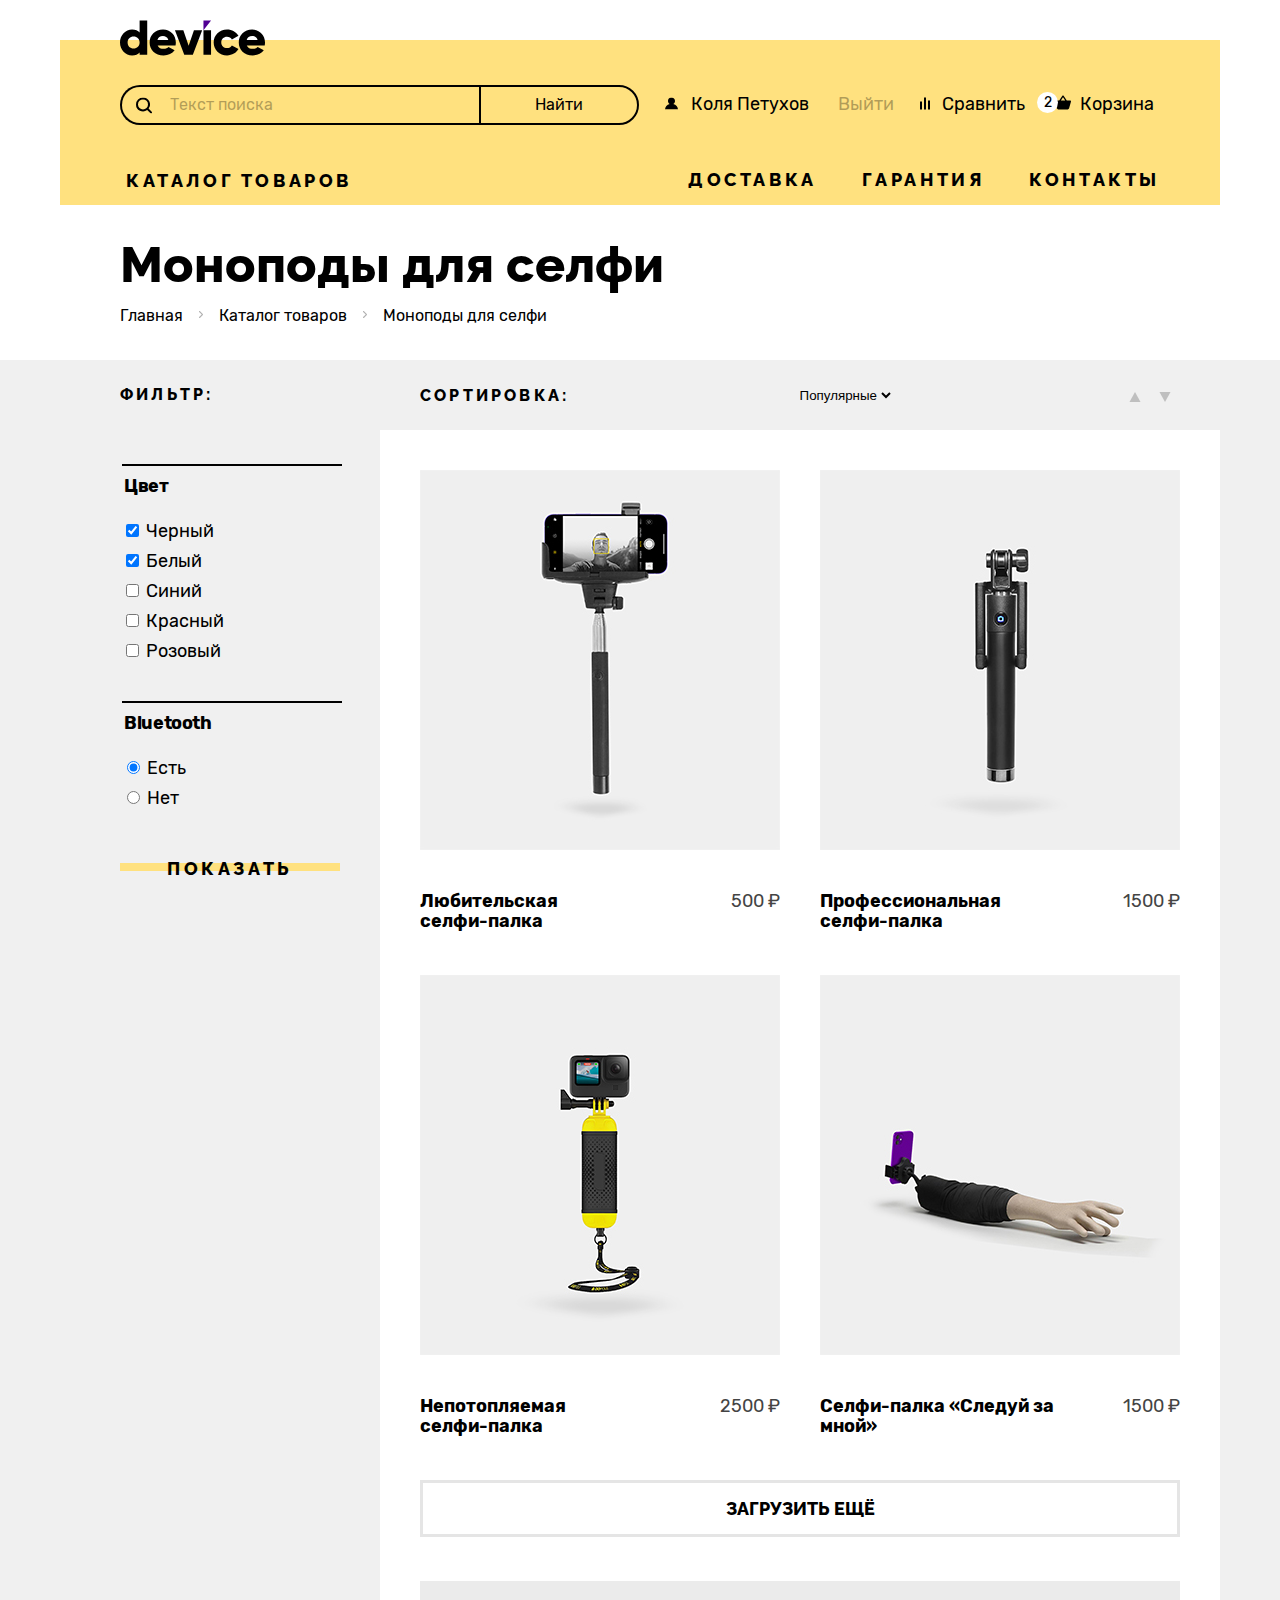
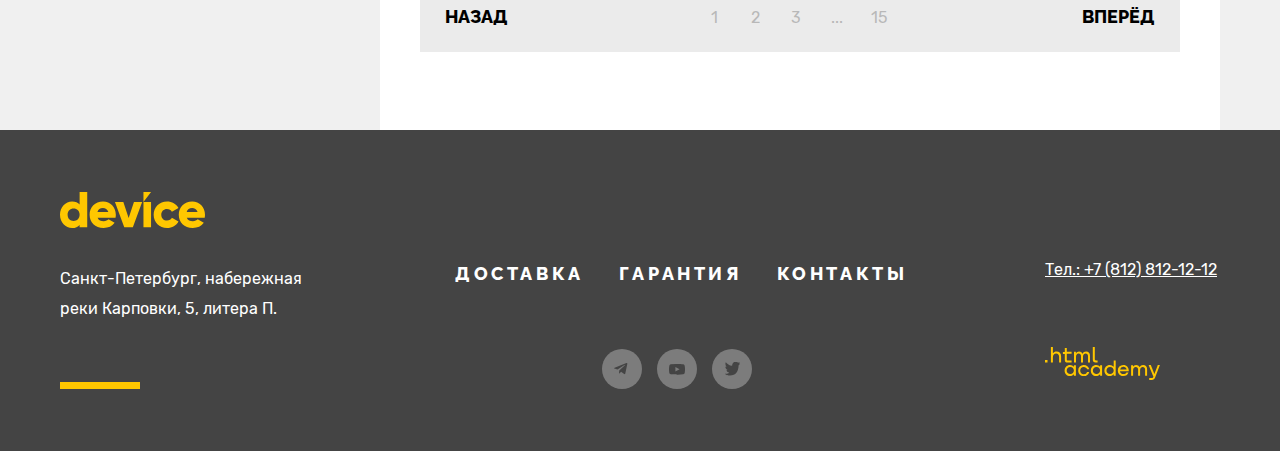
==== catalog.html @ 3d0ca6e6 "Добавляет к  иконку NEW для товаров в каталоге" ====
<!DOCTYPE html>
<html lang="ru">

  <head>
    <meta charset="utf-8">
    <title>Каталог</title>
    <link rel="stylesheet" href="styles/styles.css">
  </head>

  <body>
    <!-- Header -->
    <header class="page-header">
      <a class="header-logo-link">
        <img class="page-header-logo" src="images/header/logo.svg" width="145" height="36" alt="Логотип Device.">
      </a>
      <nav class="navigation">
        <ul class="navigation-list reset-list">
          <li class="navigation-item navigation-search">
            <label>
              <input class="navigation-input-search" type="search" placeholder="Текст поиска">
            </label>
            <a class="navigation-link search-link" href="#">Найти</a>
          </li>
          <li class="navigation-item navigation-login">
            <ul class="login">
              <li class="navigation-item">
                <a class="navigation-link name-login" href="#">Коля Петухов</a>
              </li>
              <li class="navigation-item">
                <a class="navigation-link  login-escape" href="#">Выйти</a>
              </li>
            </ul>
          </li>
          <li class="navigation-item navigation-capabilities">
            <ul class="user-capabilities">
              <li class="navigation-item">
                <a class="navigation-link compare-icon" href="#">Сравнить</a>
              </li>
              <li class="navigation-item">
                <button class="shop-cart-user" type="button">Корзина</button>
              </li>
            </ul>
        </ul>
        <ul class="navigation-list reset-list">
          <li class="navigation-item">
            <button class="product-catalog" type="button">Каталог товаров</button>
          </li>
          <li class="navigation-item">
            <ul class="navigation-list-advantages reset-list">
              <li class="navigation-item">
                <a class="navigation-link" href="#">Доставка</a>
              </li>
              <li class="navigation-item">
                <a class="navigation-link" href="#">Гарантия</a>
              </li>
              <li class="navigation-item">
                <a class="navigation-link" href="#">Контакты</a>
              </li>
            </ul>
          </li>
        </ul>
      </nav>
    </header>
    <main>
      <div class="main-container">
        <header class="inner-header">
          <h1 class="inner-header-title">Моноподы для селфи</h1>
          <ul class="breadcrumbs reset-list">
            <li class="breadcrumbs-item">
              <a class="breadcrumbs-link" href="index.html">Главная</a>
            </li>
            <li class="breadcrumbs-item">
              <a class="breadcrumbs-link" href="#">Каталог товаров</a>
            </li>
            <li class="breadcrumbs-item">
              <a class="breadcrumbs-link" href="#">Моноподы для селфи</a>
            </li>
          </ul>
        </header>
      </div>
      <!--Main header -->

      <!-- Catalog product-->
      <div class="main-inner">
        <div class="wrapper">
          <section class="catalog-product">
            <h2 class="catalog-product-title">фильтр:</h2>
            <!-- Form catalog filer-->
            <form class="catalog-filter" action="https://echo.htmlacademy.ru/" method="post">
              <fieldset class="catalog-filter-group">
                <legend class="catalog-filter-title">Цвет</legend>
                <ul class="catalog-filter-list reset-list">
                  <li class="catalog-filter-item">
                    <label class="control">
                      <input class="input-control" type="checkbox" name="black-color" checked>
                      Черный
                    </label>
                  </li>
                  <li class="catalog-filter-item">
                    <label class="control">
                      <input class="input-control" type="checkbox" name="white-color" checked>
                      Белый
                    </label>
                  </li>
                  <li class="catalog-filter-item">
                    <label class="control">
                      <input class="input-control" type="checkbox" name="blue-color">
                      Синий
                    </label>
                  </li>
                  <li class="catalog-filter-item">
                    <label class="control">
                      <input class="input-control" type="checkbox" name="red-color">
                      Красный
                    </label>
                  </li>
                  <li class="catalog-filter-item">
                    <label class="control">
                      <input class="input-control" type="checkbox" name="pink-color">
                      Розовый
                    </label>
                  </li>
                </ul>
              </fieldset>
              <fieldset class="catalog-filter-group">
                <legend class="catalog-filter-title">Bluetooth</legend>
                <ul class="catalog-filter-list reset-list">
                  <li class="catalog-filter-item">
                    <label class="control">
                      <input class="input-control" type="radio" name="bluetooth" checked>
                      Есть
                    </label>
                  </li>
                  <li class="catalog-filter-item">
                    <label class="control">
                      <input class="input-control" type="radio" name="bluetooth">
                      Нет
                    </label>
                  </li>
                </ul>
              </fieldset>
              <button class="button button-filter-show" type="submit">Показать</button>
            </form>
          </section>
          <section class="sorting-product">
            <div class="sorting-product-header">
              <h2 class="sorting-product-title">сортировка:</h2>
              <select class="select-control" aria-label="Сортировка">
                <option value="popular">Популярные</option>
              </select>
              <div class="product-header-buttons">
                <button class="button button-catalog-up" type="button">
                  <span class="visually-hidden">Прокрутить каталок вверх</span>
                </button>
                <button class="button button-catalog-down" type="button">
                  <span class="visually-hidden">Прокрутить каталок вниз</span>
                </button>
              </div>

            </div>
            <!-- List products-->
            <div class="catalog-right-column">
              <ul class="list-products reset-list">
                <li class="product-card">
                  <a class="product-card-link" href="#">
                    <span class="new-product visually-hidden">NEW</span>
                    <img class="product-card-image" src="images/catalog/product-1.jpg" width="360" height="380"
                      alt="Любительская селфи-палка.">
                    <div class="product-description">
                      <h3 class="product-card-title">Любительская<br> селфи-палка</h3>
                      <span class="product-card-price">500 ₽</span>
                    </div>
                  </a>
                </li>
                <li class="product-card">
                  <a class="product-card-link" href="#">
                    <img class="product-card-image" src="images/catalog/product-2.jpg" width="360" height="380"
                      alt="Профессиональная селфи-палка.">
                    <div class="product-description">
                      <h3 class="product-card-title">Профессиональная<br> селфи-палка </h3>
                      <span class="product-card-price">1500 ₽</span>
                    </div>
                  </a>
                </li>
                <li class="product-card">
                  <a class="product-card-link" href="#">
                    <img class="product-card-image" src="images/catalog/product-3.jpg" width="360" height="380"
                      alt="Непотопляемая селфи-палка.">
                    <div class="product-description">
                      <h3 class="product-card-title">Непотопляемая<br> селфи-палка</h3>
                      <span class="product-card-price">2500 ₽</span>
                    </div>
                  </a>
                </li>
                <li class="product-card">
                  <a class="product-card-link" href="#">
                    <img class="product-card-image" src="images/catalog/product-4.jpg" width="360" height="380"
                      alt="селфи-палка в форме человеческой руки.">
                    <div class="product-description">
                      <h3 class="product-card-title">Селфи-палка «Следуй за<br> мной»</h3>
                      <span class="product-card-price">1500 ₽</span>
                    </div>
                  </a>
                </li>
              </ul>
              <button class="button button-show-more" type="button">Загрузить ещё</button>
              <div class="pagination-block">
                <button class="button pagination-button">Назад</button>
                <!-- Pagination for list product-->
                <ul class="pagination">
                  <li class="pagination-item">
                    <a class="pagination-link" href="#">1</a>
                  </li>
                  <li class="pagination-item">
                    <a class="pagination-link" href="#">2</a>
                  </li>
                  <li class="pagination-item">
                    <a class="pagination-link" href="#">3</a>
                  </li>
                  <li class="pagination-item">
                    <a class="pagination-link" href="#">...</a>
                  </li>
                  <li class="pagination-item">
                    <a class="pagination-link" href="#">15</a>
                  </li>
                </ul>
                <button class="button pagination-button">Вперёд</button>
              </div>
            </div>
          </section>
        </div>


      </div>

    </main>
    <!-- footer -->
    <footer class="page-footer">
      <div class="page-footer-container">

        <section class="footer-contacts">
          <h2 class="page-footer-title visually-hidden">Контакты</h2>
          <a class="footer-logo-link" tabindex="46">
            <img class="page-footer-logo" src="images/foooter/footer-logo.svg" width="145" height="36"
              alt="Логотип Device.">
          </a>
          <address class="contact-addres">
            <a class="contact-address-text">Санкт-Петербург, набережная реки Карповки, 5, литера П.</a>
          </address>
        </section>
        <section class="page-footer-advantages">
          <h2 class="page-footer-title visually-hidden">Преимущества</h2>
          <ul class="footer-advantages-list reset-list">
            <li class="footer-advantages-item">
              <a class="page-footer-link" href="#" tabindex="47">Доставка</a>
            </li>
            <li class="footer-advantages-item">
              <a class="page-footer-link" href="#" tabindex="48">Гарантия</a>
            </li>
            <li class="footer-advantages-item">
              <a class="page-footer-link" href="#" tabindex="49">Контакты</a>
            </li>
          </ul>
          <ul class="footer-social-list reset-list">
            <li class="footer-social-item" tabindex="50">
              <a class="footer-telegram footer-social" tabindex="-1" href="https://t.me/htmlacademy">
                <span class="visually-hidden">Telegram</span>
              </a>
            </li>
            <li class="footer-social-item" tabindex="51">
              <a class="footer-youtube footer-social" tabindex="-1" href="https://www.youtube.com/user/htmlacademyru">
                <span class="visually-hidden">Youtube</span>
              </a>
            </li>
            <li class="footer-social-item" tabindex="52">
              <a class="footer-twitter footer-social" tabindex="-1" href="https://twitter.com/htmlacademy_ru">
                <span class="visually-hidden">Twitter</span>
              </a>
            </li>
          </ul>
        </section>
        <section class="footer-contacts-phone">
          <h2 class="page-footer-title visually-hidden">Наш номер телефона</h2>
          <address class="footer-contact-addres">
            <a class="footer-contact-phone" tabindex="53" href="tel:78128121212">Тел.: +7 (812) 812-12-12</a>
          </address>
          <a class="logo-htmlacademy-link" href="https://htmlacademy.ru/" tabindex="54">
            <svg width="115" height="33" xmlns="http://www.w3.org/2000/svg">
              <path
                d="M0 12.9v2.6h2.5v-2.6H0ZM11.6 4.5c-1.6 0-2.8.7-3.6 1.7h-.1V0h-2v15.5h2v-5.3c0-2.1 1.3-3.6 3.3-3.6 1.8 0 2.9 1.4 2.9 3.2v5.7h2V9.4c.1-3-1.8-4.9-4.5-4.9ZM26.6 4.8h-4.8V1.1h-2v3.8h-1.9v2h1.9v6c0 1.7 1 2.7 2.7 2.7h4.1v-2h-3.7c-.7 0-1.1-.4-1.1-1.1V6.8h4.8v-2ZM41.1 4.6c-1.6 0-2.9.8-3.5 2.1h-.1a3.7 3.7 0 0 0-3.4-2.1c-1.4 0-2.5.8-3.1 1.8h-.1V4.8H29v10.6h2V10c0-2 1-3.5 2.6-3.5 1.5 0 2.4 1 2.4 2.6v6.3h2V9.8c0-2.4 1.4-3.3 2.6-3.3 1.5 0 2.4 1 2.4 2.6v6.3h2V8.9c.1-2.5-1.4-4.3-3.9-4.3ZM47.8 12.7c0 1.7 1 2.7 2.8 2.7h2v-2h-1.7c-.7 0-1.1-.4-1.1-1.1V0h-2v12.7ZM28.9 19.7a4.9 4.9 0 0 0-3.9-1.8c-3.1 0-5.4 2.3-5.4 5.6s2.3 5.6 5.4 5.6c1.8 0 3-.8 3.8-1.9h.1v1.6h2V18.2h-2v1.5Zm-3.6 7.4a3.5 3.5 0 0 1-3.6-3.6c0-2 1.4-3.6 3.6-3.6s3.6 1.6 3.6 3.6c0 1.9-1.4 3.6-3.6 3.6ZM44.2 22c-.5-2.4-2.6-4.1-5.4-4.1a5.4 5.4 0 0 0-5.6 5.6c0 3.1 2.2 5.6 5.6 5.6 2.8 0 4.9-1.8 5.4-4.2h-2.1a3.4 3.4 0 0 1-3.3 2.3 3.5 3.5 0 0 1-3.6-3.6c0-2 1.4-3.6 3.6-3.6 1.6 0 2.8 1 3.3 2.2h2.1V22ZM55.1 19.7a4.9 4.9 0 0 0-3.9-1.8c-3.1 0-5.4 2.3-5.4 5.6s2.3 5.6 5.4 5.6c1.8 0 3-.8 3.8-1.9h.1v1.6h2V18.2h-2v1.5Zm-3.6 7.4a3.5 3.5 0 0 1-3.6-3.6c0-2 1.4-3.6 3.6-3.6s3.6 1.6 3.6 3.6c0 1.9-1.5 3.6-3.6 3.6ZM68.7 19.8a5 5 0 0 0-3.9-1.9c-3.1 0-5.4 2.3-5.4 5.6s2.2 5.6 5.4 5.6c1.7 0 3-.8 3.8-1.8h.1v1.5h2V13.4h-2v6.4Zm-3.6 7.3a3.5 3.5 0 0 1-3.6-3.6c0-2 1.4-3.6 3.6-3.6s3.6 1.6 3.6 3.6c-.1 2-1.5 3.6-3.6 3.6ZM78.3 17.9a5.4 5.4 0 0 0-5.5 5.6c0 3 2.1 5.6 5.5 5.6 2.5 0 4.5-1.3 5.2-3.6h-2.1c-.5 1-1.6 1.6-3 1.6-1.9 0-3.3-1.3-3.4-2.9h8.8c.2-3.6-2-6.3-5.5-6.3Zm0 1.9c1.7 0 3 1 3.3 2.6h-6.5a3.2 3.2 0 0 1 3.2-2.6ZM98.2 17.9a4 4 0 0 0-3.6 2h-.1c-.6-1.2-1.8-2-3.4-2-1.4 0-2.5.7-3.1 1.8v-1.5h-1.9v10.6h2v-5.4c0-2 1-3.4 2.6-3.5 1.5 0 2.4 1 2.4 2.6v6.3h2v-5.6c0-2.4 1.4-3.3 2.6-3.3 1.5 0 2.4 1 2.4 2.6v6.3h2v-6.5c.1-2.6-1.4-4.4-3.9-4.4ZM109.4 27l-3.6-8.9h-2.2l4.8 11.6c-.3.9-.7 1.2-1.7 1.2h-2.5v2h2.5c1.8 0 2.8-.8 3.5-2.6l4.7-12.2h-2.1l-3.4 8.9Z" />
            </svg>
          </a>
        </section>
      </div>
    </footer>
  </body>

</html>
---- styles/styles.css ----
@font-face {
  font-family: "Rubik";
  src: url("../fonts/rubik/rubik-400.woff2") format("woff2");
  font-style: normal;
  font-weight: 400;
  font-display: swap;
}

@font-face {
  font-family: "Rubik";
  src: url("../fonts/rubik/rubik-700.woff2") format("woff2");
  font-style: normal;
  font-weight: 700;
  font-display: swap;
}

@font-face {
  font-family: "Raleway";
  src: url("../fonts/raleway/raleway-800.woff2") format("woff2");
  font-style: normal;
  font-weight: 800;
  font-display: swap;
}

html {
  height: 100%;
}

body {
  margin: 0;
  display: flex;
  flex-direction: column;
  min-height: 100%;
  font-family: "Rubik", sans-serif;
  font-size: 18px;
  line-height: 30px;
  color: #000000;
  background-color: #ffffff;
}

.visually-hidden {
  position: absolute;
  width: 1px;
  height: 1px;
  margin: -1px;
  padding: 0;
  border: 0;
  clip: rect(0 0 0 0);
  overflow: hidden;
}


/* Page header */
.page-header {
  margin-top: 40px;
  margin-left: auto;
  margin-right: auto;
  color: #000000;
  background-color: #ffe17f;
}

.header-logo-link {
  margin-top: -20px;
  margin-left: 60px;
  margin-bottom: 20px;
  margin-right: auto;
  display: block;
  width: 145px;
  cursor: pointer;
}

.header-logo-link:hover {
  opacity: 0.6;
}

.page-header-logo:focus {
  outline: none;
  box-shadow: 0 0 0 2px #AF4FFF;
}

.header-logo-link:active {
  opacity: 0.3;
}

/* Navigation */
.navigation {
  width: 1040px;
  display: flex;
  flex-direction: column;
  margin: 0 auto;
  padding: 0 60px;
}


.navigation-list {
  width: 100%;
  display: flex;
  flex-direction: row;
  justify-content: space-between;
  align-items: baseline;
}

.navigation-list:first-of-type {
  margin-bottom: 30px;
}

.navigation-list:last-of-type {
  height: 50px;
  align-items: center;
}

.navigation-item {
  line-height: 21px;
}

.navigation-list-advantages {
  width: 472px;
  display: flex;
  flex-direction: row;
  justify-content: space-between;
}

.navigation-list-advantages .navigation-link {
  width: 73px;
  text-transform: uppercase;
  letter-spacing: 0.2em;
}

.navigation-login {
  width: 230px;
}

.name-login {
  padding-left: 27px;
  line-height: 30px;
  color: #000000;
  text-decoration: none;
  background-image: url("..//images/header/enter.svg");
  background-repeat: no-repeat;
  background-position: 0 center;
}

.name-login:hover {
  opacity: 0.6;
}

.name-login:focus {
  outline: none;
  box-shadow: 0 0 0 2px #AF4FFF;
}

.name-login:active {
  opacity: 0.3;
}
.login-escape {
  opacity: 0.3;
  text-decoration: none;
  margin-left: auto;
  bottom: 0;
}

.navigation-capabilities {
  width: 240px;
}

.login,
.user-capabilities {
  margin: 0;
  padding: 0;
  display: flex;
  flex-direction: row;
  list-style: none;
  justify-content: space-between;
  align-items: baseline;
}

.compare-icon {
  padding-left: 22px;
  line-height: 30px;
  background-image: url("..//images/header/compare.svg");
  background-repeat: no-repeat;
  background-position: 0 center;
}

.navigation-link {
  font-family: "Raleway", sans-serif;
  font-weight: 800;
  align-items: center;
  text-decoration: none;
  color: #000000;
}

.navigation-link:hover {
  opacity: 0.6;
}

.navigation-link:focus {
  outline: none;
  box-shadow: 0 0 0 2px #AF4FFF
}

.navigation-link:active {
  opacity: 0.3;
}

.navigation-search {
  width: 517px;
  display: flex;
}

.navigation-search label:focus {
  outline: none;
  box-shadow: 0 0 0 2px #AF4FFF;
}

.navigation-input-search {
  width: 359px;
  height: 40px;
  padding-top: 8px;
  padding-left: 48px;
  padding-bottom: 8px;
  box-sizing: border-box;
  border: 2px solid #000000;
  border-radius: 50px 0 0 50px;
  background-color: #ffe17f;
  background-image: url("..//images/header/search.svg");
  background-repeat: no-repeat;
  background-position: 14px 10px;
  border-right: 0;
}

.navigation-input-search::placeholder {
  font-family: 'Rubik';
  font-weight: 400;
  font-size: 16px;
  line-height: 20px;
  color: #000000;
  opacity: 0.3;
}

.navigation-input-search:focus {
  outline: none;
  box-shadow: 0 0 0 2px #AF4FFF;
}
.search-link {
  font-family: "Rubik", sans-serif;
  font-weight: 400;
  font-size: 16px;
  line-height: 20px;
  padding: 8px 54px;
  border: 2px solid #000000;
  border-radius: 0 50px 50px 0;
  text-decoration: none;
  color: #000000;
}

.search-link:hover {
  color: #ffffff;
  background-color: #000000;
}

.navigation-search:focus-within a {
  box-shadow: 0 0 0 2px #AF4FFF;
  outline: none;
}

.search-link:active {
  color:rgba(255, 255, 255, 0.3)
}

.navigation-list:first-of-type .navigation-link {
  font-family: "Rubik", sans-serif;
  font-weight: 400;
}

.shop-cart-user {
  font-family: "Rubik", sans-serif;
  font-size: 18px;
  line-height: 30px;
  height: 30px;
  font-weight: 400;
  text-transform: capitalize;
  border: 0;
  position: relative;
  cursor: pointer;
  padding-left: 43px;
  background-image: url("..//images/header/cart.svg");
  background-repeat: no-repeat;
  background-position: 18px center;
}

.shop-cart-user::before {
  content: "2";
  position: absolute;
  font-size: 14px;
  width: 21px;
  height: 21px;
  line-height: 21px;
  background-color: #ffffff;
  border-radius: 50%;
  left: 0;
  top: calc((30px - 21px)/2) ;
}

.shop-cart-user:hover {
  opacity: 0.6;
}

.shop-cart-user:focus {
  outline: none;
  box-shadow: 0 0 0 2px #AF4FFF;
}

.shop-cart-user:active {
  opacity: 0.3;
}

.product-catalog {
  font-family: "Raleway", sans-serif;
  font-size: 18px;
  width: 293px;
  letter-spacing: 0.2em;
  text-align: start;
}

/* Gallery */
.gallery-item-number {
  position: absolute;
  z-index: -1;
  color: #ffffff;
  background-color: #ffe17f;
  width: 1040px;
  padding-top: 19px;
  padding-left: 70px;
  padding-right: 50px;
  text-align: end;
  vertical-align: bottom;
  font-size: 180px;
  font-weight: 700;
  line-height: 135px;
  height: 121px;
}

.gallery {
  margin: 0;
  margin-bottom: 70px;
  padding: 0;
  width: 1160px;
}

.slider-button {
  width: 20px;
  height: 60px;
  align-self: center;
  position: absolute;
  cursor: pointer;
  margin-top: 211px;
  margin-bottom: 289px;
}

.slider-button:hover {
  opacity: 0.6;
}

.slider-button:focus {
  outline: none;
  box-shadow: 0 0 0 2px #AF4FFF;
}

.slider-button:active {
  opacity: 0.3;
}

.slider-prev {
  margin-left: 30px;
  background-image: url("../images/slider/arrow-prev.svg");
}

.slider-next {
  margin-left: 540px;
  background-image: url("..//images/slider/arrow-next.svg");
}

.gallery-image-title {
  display: block;
  font-family: "Raleway", sans-serif;
  font-weight: 800;
  font-size: 50px;
  line-height: 50px;
  width: 560px;
  margin-top: 0;
  margin-bottom: 29px;
  padding: 0;
}

.gallery-item {
  display: flex;
  justify-content: space-between;
  width: 1160px;
}

.slider-description {
  width: 560px;
  margin-top: 111px;
  display: flex;
  flex-direction: column;
  align-items: flex-start;
}

.device {
  width: 560px;
  height: 560px;
  display: flex;
}

.gallery-image-description {
  margin-top: 0;
  margin-bottom: 51px;
  color: #444444;
}

.button-more-detailed {
  font-family: "Raleway", sans-serif;
  font-weight: 800;
  font-size: 18px;
  line-height: 21px;
  height: 40px;
  width: 220px;
  text-decoration: none;
  text-transform: uppercase;
  color: #000000;
  letter-spacing: 0.2em;
  padding: 8px 23px;
  position: relative;
}


.button-more-detailed::before {
  content: "";
  width: 100%;
  height: 8px;
  left: 0;
  top: 15px;
  position: absolute;
  background-color: #ffe17f;
  z-index: -1;
}

.button-more-detailed:hover::before  {
  height: 40px;
  top: 0;
}

.button-more-detailed:focus {
  outline: none;
  box-shadow: 0 0 0 2px #AF4FFF;
}

.button-more-detailed:active::before {
  background-color: #FFCC33;
}

.block-more-detailed {
  display: flex;
  width: 100%;
  flex-direction: row;
  align-items: baseline;
  justify-content: space-between;
  margin-bottom: 49px;
}

.block-more-detailed ul {
  width: 96px;
  margin-right: -10px;
}

.slider-disc {
  display: inline-block;
  width: 22px;
  height: 22px;
  position: relative;
  padding: 5px;
  margin-left: 5px;
  box-sizing: border-box;
}

.button-disc {
  position: absolute;
  top: 5px;
  left: 5px;
  padding: 0;
  margin: 0;
  width: 12px;
  height: 12px;
  box-sizing: border-box;
  border: 2px solid #000000;
  background-color: #ffffff;
  border-radius: 50%;
  cursor: pointer;
}

.button-disc:hover{
  opacity: 0.6;
}

.slider-disc:focus-within  {
  outline: none;
  box-shadow: 0 0 0 2px #AF4FFF;
}

.button-disc:active{
  opacity: 0.3;
}

.button-disc:last-child {
  margin-right: 0;
}

.button-disc-current {
  cursor: pointer;
  background-color: #000000;
}

.characteristics-device {
  margin: 0;
  display: grid;
  row-gap: 12px;
  column-gap: 20px;
  justify-items: flex-start;
}

.characteristics-device dd{
  margin: 0;
  font-size: 36px;
  line-height: 30px;
  grid-row: 1/2;
}

.characteristics-device dt {
  font-size: 16px;
  color: #444444;
  font-weight: 700;
  grid-row: 2/3;
}

/* Service */
.service-list {
  display: flex;
  flex-direction: row;
  justify-content: space-between;
  width: 1160px;
  margin-bottom: 70px;
}

.service-item {
  width: 160px;
}


.service-link {
  display: flex;
  flex-direction: column;
  text-decoration: none;
}



/* <-- Service items : ...-->*/
.box  {
  background-color: #ffe17f;
  width: 160px;
  height: 160px;
  background-repeat: no-repeat;
  background-position: center;
  margin-bottom: 32px;
}

.box:hover {
  background-color: #FFC700;
}

.service-link:focus{
  outline: none;
  box-shadow: 0 0 0 2px #AF4FFF;
}

.service-item:active {
  opacity: 0.3;
}
.glasses-virtual-reallity {
  background-image: url("..//images/glasses-virtual-reallity.svg");
}

.selfie-stick {
  background-position: bottom;
  background-image: url("..//images/selfie-stick.svg");
}

.action-camera {
  background-image: url("..//images/action-camera.svg");
}

.fitness-bracelet {
  background-image: url("..//images/fitness-bracelet.svg");
}

.watch {
  background-image: url("..//images/watch.svg");
}

.quadrocopter {
  background-image: url("..//images/quadrocopter.svg");
}

.service-name {
  font-family: "Raleway", sans-serif;
  font-weight: 800;
  font-size: 18px;
  line-height: 24px;
  color: #000000;
  background-color: #ffffff;
  letter-spacing: -0.02em;
}

.service-image {
  color: #000000;
  background-color: #ffe17f;
}


/* List */
.reset-list {
  margin: 0;
  padding: 0;
  list-style: none;
}

/* Advantages */
.advantages {
  margin-top: 172px;
  margin-bottom: 70px;
  padding: 0;
  height: 289px;
  background-color: #f0f0f0;
  display: flex;
  justify-content: space-between;
}

.advantages .wrapper {
  margin-top: -102px;
  height: 319px;
}

.advantages-list {
  height: 319px;
  width: 280px;
  display: flex;
  flex-direction: column;
  border-right: 7px solid #000000;
}


.advantages-item {
  position: relative;
  z-index: 1;
  align-items: center;
  display: flex;
  align-content: center;
}


.advantages-item:first-child {
  margin-top: 62px;
  margin-bottom: 50px;
}

.advantages-item:last-child {
  margin-top: 55px;
  margin-bottom: 0;
}

.advantages-title {
  margin: 0;
  margin-bottom: 34px;
  padding: 0;
  font-family: "Raleway", sans-serif;
  font-weight: 800;
  font-size: 50px;
  line-height: 50px;
}

.advantages-text {
  margin: 0;
  padding: 0;
  width: 475px;
  color: #444444;
}

.advantages-description {
  display: flex;
  flex-direction: row;
  margin-top: auto;
  margin-left: 116px;
  margin-bottom: auto;
  width: 729px;
  justify-content: space-between;
}

.advantages-image-delivery {
  margin-right: 63px;
}

/* Button */
button {
  font-family: "Raleway", sans-serif;
  font-weight: 800;
  font-size: 18px;
  line-height: 21px;
  text-align: center;
  text-transform: uppercase;
  border: 0;
  background-color: inherit;
  cursor: pointer;
}




.button-advantages {
  font-family: "Raleway", sans-serif;
  font-weight: 800;
  font-size: 18px;
  line-height: 21px;
  text-decoration: none;
  text-transform: uppercase;
  color: #000000;
  width: 160px;
  height: 40px;
  letter-spacing: 0.2em;
  padding: 8px 23px;
  position: relative;
}

.button-advantages::before {
  content: "";
  width: 160px;
  height: 8px;
  left: 0;
  top: 15px;
  position: absolute;
  background-color: #ffe17f;
  z-index: -1;
}

.button-advantages:hover::before {
  height: 40px;
  top: 0;
}

.button-advantages:focus {
  outline: none;
  box-shadow: 0 0 0 2px #AF4FFF;
}

.button-advantages:active::before {
  background-color: #FFCC33;
}

.button-active {
  width: 160px;
  height: 40px;
  top: -10px;
  left: 0;
  vertical-align: center;
}

.advantages-item .button-active {
  background-color: #000000;
  color: #ffe17f;
  width: 100%;
  padding-right: 120px;
  letter-spacing: 0.2em;
  text-align: center;
}

.button-active:hover {
  color: rgba(255, 225, 127, 0.5);
}

.advantages-item .button-active:focus {
  outline: none;
  box-shadow: 0 0 0 2px #AF4FFF;
}

.button-active:active {
  color: rgba(255, 225, 127, 0.3);
}

.transport-company-list {
  font-family: "Rubik", sans-serif;
  font-weight: 700;
  font-size: 18px;
  margin-top: 0;
  padding: 0;
  margin-bottom: 30px;
  line-height: 20px;
  color: #000000;
  list-style-type: none;
}

.transport-company-item {
  position: relative;
  padding-left: 34px;
  margin-bottom: 19px;
}

.transport-company-item::before {
  content: "";
  position: absolute;
  width: 8px;
  height: 8px;
  background-color: #FFCC33;
  border-radius: 50%;
  top: 6px;
  left: 0;
}

.button-delivery {
  margin-bottom: 70px;
  padding: 0;
  width: 1160px;
  height: 100px;
  display: flex;
  align-items: center;
  justify-content: space-between;
  background-color: #f0f0f0;
  cursor: pointer;
}

.button-delivery:hover .icon-delivery-car {
  background-color: #FFCC33;
}

.button-delivery:hover .icon-explation {
  opacity: 1;
}

.button-delivery:focus {
  outline: none;
  box-shadow: 0 0 0 2px #AF4FFF;
}

.button-delivery:active {
  opacity: 0.3;
  box-shadow: none;
}

.icon-delivery-car {
  width: 125px;
  height: inherit;
  background-image: url("..//images/icon-car-delivery.svg");
  background-color: #ffe17f;
  background-repeat: no-repeat;
  background-position: center center;
}

.delivery-text {
  max-width: 910px;
  flex-grow: 1;
  font-size: 20px;
  line-height: 23px;
  text-align: center;
  letter-spacing: 0.2em;
}

.icon-explation {
  margin: 30px auto;
  width: 40px;
  height: 40px;
  background-image: url("..//images/icon-explanation.svg");
  background-repeat: no-repeat;
  background-position: center;
  background-color: rgba(220, 220, 220, 0.5);
  border-radius: 50%;
  opacity: 0.3;
}

/* About us and Contact */
.container-info {
  display: flex;
  justify-content: space-between;
  margin-bottom: 70px;
}

.about-us {
  width: 520px;
  font-family: "Rubik", sans-serif;
  font-weight: 400;
  font-size: 18px;
  line-height: 30px;
  color: #444444;
}

.contacts {
  width: 532px;
  font-family: "Rubik", sans-serif;
  font-weight: 400;
  font-size: 18px;
  line-height: 30px;
  color: #444444;
}

.about-us-description,
.contact-description {
  margin-top: 0;
  margin-bottom: 30px;
  padding: 0;
}

.about-us-title,
.contact-title {
  position: relative;
  margin-top: 0;
  margin-bottom: 48px;
  padding-top: 47px;
  font-family: "Raleway", sans-serif;
  font-weight: 800;
  font-size: 50px;
  line-height: 50px;
  color: #000000;
}

.about-us-title::after,
.contact-title::after {
  content: "";
  width: 84px;
  height: 7px;
  top: 0;
  left: 0;
  position: absolute;
  background-color: #000000;
}

.about-us-link {
  font-family: "Raleway", sans-serif;
  font-weight: 800;
  font-size: 18px;
  line-height: 21px;
  text-decoration: none;
  text-transform: uppercase;
  color: #000000;
  width: 270px;
  height: 40px;
  letter-spacing: 0.2em;
  padding: 8px 23px;
  position: relative;

}
.contact-link {
  font-family: "Raleway", sans-serif;
  font-weight: 800;
  font-size: 18px;
  line-height: 21px;
  text-decoration: none;
  height: 40px;
  width: 259px;
  text-transform: uppercase;
  color: #000000;
  letter-spacing: 0.2em;
  padding: 8px 23px;
  position: relative;
}

.contact-link::before,
.about-us-link::before {
  content: "";
  width: 100%;
  height: 8px;
  left: 0;
  top: 15px;
  position: absolute;
  background-color: #ffe17f;
  z-index: -1;
}

.contact-link:hover::before,
.about-us-link:hover::before {
  height: 40px;
  top: 0;
}

.contact-link:focus,
.about-us-link:focus {
  outline: none;
  box-shadow: 0 0 0 2px #AF4FFF;
}

.contact-link:active::before,
.about-us-link:active::before {
  background-color: #FFCC33;
}

.contact-subtitle {
  margin-top: 0;
  margin-bottom: 15px;
  color: #444444;
  font-size: 24px;
}

.contact-addres-text {
  margin: 0;
  padding: 0;
  max-width: 509px;
}

.contact-phone {
  font-family: "Rubik", sans-serif;
  font-weight: 400;
  font-size: 18px;
  line-height: 30px;
  color: #444444;
}

.contact-phone:focus {
  outline: none;
  box-shadow: 0 0 0 2px #AF4FFF;
}
.contact-schedule {
  margin: 0;
  margin-bottom: 30px;
  padding: 0;
  list-style-type: none;
}

/* Mailing */
.mailing {
  display: flex;
  padding-top: 64px;
  padding-bottom: 40px;
  flex-direction: column;
  justify-content: space-between;
  width: 100%;
  background-color: #f0f0f0;
}

.mailing-description {
  display: flex;
  justify-content: space-between;
  align-items: center;
  padding-bottom:  144px;
}

.mailing-title {
  margin: 0;
  padding: 0;
  font-family: "Raleway", sans-serif;
  font-weight: 800;
  font-size: 50px;
  line-height: 50px;
  width: 348px;
}

.mailing-text {
  margin: 0;
  padding: 0;
  width: 560px;
  font-family: "Rubik", sans-serif;
  font-weight: 400;
  font-size: 18px;
  line-height: 30px;
  color: #444444;
}

.input-email {
  font-family: "Rubik", sans-serif;
  font-weight: 400;
  font-size: 18px;
  line-height: 30px;
  margin: 0;
  width: 557px;
  height: 63px;
  box-sizing: border-box;
  border: 0;
  border-bottom: 3px solid #C4C4C4;
  background-color: inherit;
  padding-top: 11px;
  padding-left: 16px;
  padding-bottom: 11px;
}

.submit-email {
  margin-bottom: 56px;
  display: flex;
  flex-direction: row;
  align-items: flex-end;
  justify-content: space-between;
}

.button-subscribe {
  margin: 0;
  box-sizing: border-box;
  width: 253px;
  padding: 18px 39px;
  letter-spacing: 0.2em;
  border: 3px solid #C4C4C4;

}

.mailing-form {
  display: flex;
  align-items: center;
  width: 810px;
}

.signature-free {
  position: relative;
  margin-left: auto;
  padding-left: 32px;
  align-self: center;
  color: #444444;
}
.signature-free::before {
  content: "";
  position: absolute;
  width: 16px;
  height: 16px;
  top: 7px;
  left: 0;
  background-image: url("..//images/icon-confirmation.svg");
  background-repeat: no-repeat;
}
/* Footer */
.page-footer {
  display: flex;
  flex-direction: row;
  width: 100%;
  height: 321px;
  margin: 0 auto;
  background-color: #444444;
}

.page-footer-container {
  display: flex;
  flex-direction: row;
  margin: 62px auto;
  width: 1160px;
  justify-content: space-between;
}

.page-footer-logo {
  display: block;
  margin-bottom: 35px;
}

.page-footer-logo:hover {
  opacity: 0.6;
}

.footer-logo-link {
  display: block;
  width: 145px;
  cursor: pointer;
}

.footer-logo-link:focus {
  outline: none;
  box-shadow: 0 0 0 2px #AF4FFF;
}

.page-footer-logo:active {
  opacity: 0.3;
}

.page-footer .contact-address-text {
  width: 175px;
  font-family: "Rubik", sans-serif;
  font-style: normal;
  font-weight: 400;
  font-size: 16px;
  line-height: 20px;
  color: #ffffff;
}

.page-footer-advantages {
  width: 444px;
  display: flex;
  flex-direction: column;
  justify-content: flex-end;
}

.footer-advantages-list {
  display: flex;
  flex-direction: row;
  justify-content: space-between;
  margin-bottom: 60px;
}

.footer-advantages-item {
  text-transform: uppercase;
  letter-spacing: 0.2em;
  margin-right: 35px;
}

.footer-advantages-item:last-child {
  margin-right: 0;
}

.page-footer-link:hover {
  color: #FFC700;
  padding-bottom: 4px;
  border-bottom: 2px solid #FFC700;
}

.page-footer-link:focus {
  outline: none;
  box-shadow: 0 0 0 2px #AF4FFF;
}

.page-footer-link:active {
  opacity: 0.3;
}

.footer-social-list {
  display: flex;
  flex-direction: row;
  justify-content: space-between;
  margin: 0 auto;
}

.footer-social-item {
  width: 40px;
  height: 40px;
  position: relative;
  background-color: rgba(255, 255, 255, 0.3);
  border-radius: 50%;
  margin-right: 15px;
  cursor: pointer;
}

.footer-social-item:hover {
  background-color: #FFC700;
}

.footer-social-item:focus {
  width: 40px;
  height: 40px;
  outline: none;
  box-shadow: 0 0 0 2px #AF4FFF;
}
.footer-social-item:active .footer-social {
  opacity: 0.3;
}

.footer-social  {
  position: absolute;
  background-repeat: no-repeat;
  background-position: center;
}

.footer-telegram {
  width: 14px;
  height: 12px;
  top: 14px;
  left: 12px;
  background-image: url("..//images/foooter/social/telegram.svg");
}

.footer-youtube {
  width: 16px;
  height: 11px;
  top: 15px;
  left: 12px;
  background-image: url("..//images/foooter/social/youtube.svg");
}

.footer-twitter {
  width: 15px;
  height: 14px;
  top: 13px;
  left: 13px;
  background-image: url("..//images/foooter/social/twitter.svg");
}

.footer-social-item:last-child {
  margin-right: 0;
}

.page-footer-link {
  font-family: "Raleway", sans-serif;
  font-weight: 800;
  font-size: 18px;
  line-height: 21px;
  text-decoration: none;
  color: #ffffff;
}

.footer-contacts {
  width: 249px;
  position: relative;
}

.footer-contacts::before {
  position: absolute;
  content: "";
  width: 80px;
  height: 7px;
  background-color: #FFC700;
  bottom: 0;
}
.footer-contact-phone {
  font-family: "Rubik", sans-serif;
  font-style: normal;
  font-weight: 400;
  font-size: 16px;
  line-height: 20px;
  color: #ffffff;
}

.footer-contact-phone:hover {
  color: #FFC700;
}

.footer-contact-phone:focus {
  outline: none;
  box-shadow: 0 0 0 2px #AF4FFF;
}
.footer-contact-phone:active {
  opacity: 0.3;
}

.contact-addres {
  font-style: normal;
  margin-bottom: 30px;
}

.footer-contact-addres {
  margin-bottom: 63px;
}

.footer-contacts-phone {
  width: 175px;
  display: flex;
  flex-direction: column;
  justify-content: flex-end;
}

.logo-htmlacademy-link svg {
  fill: #FFC700;
}

.logo-htmlacademy-link svg:hover {
  fill: #ffffff;
}

.logo-htmlacademy-link:focus {
  outline: none;
  box-shadow: 0 0 0 2px #AF4FFF;
}

.logo-htmlacademy-link svg:active {
  fill: #ffffff;
  opacity: 0.3;
}

.inner-header {
  margin-top: 35px;
  margin-left: 60px;
  margin-bottom: 35px;
  display: block;
  width: 1040px;
  background-color: #fff;
}

.inner-header-title {
  margin: 0;
  margin-bottom: 16px;
  font-family: "Raleway", sans-serif;
  font-weight: 800;
  font-size: 50px;
  line-height: 50px;
}

.breadcrumbs {
  display: flex;
  color: #000000;
  justify-self: start;
  font-size: 16px;
}

.breadcrumbs-item {
  position: relative;
  height: 19px;
}

.breadcrumbs-link:hover {
  color:rgba(0, 0, 0, 0.5);
}

.breadcrumbs-link:focus {
  outline: none;
  box-shadow: 0 0 0 2px #AF4FFF;
}

.breadcrumbs-link:active {
  color:rgba(0, 0, 0, 0.3);
}

.breadcrumbs-link {
  font-family: "Rubik", sans-serif;
  font-weight: 400;
  font-size: 16px;
  line-height: 19px;
  text-decoration: none;
  color: #000000;
  position: relative;
  display: block;
  margin-right: 36px;
}

.breadcrumbs-link::after {
  content: url("..//images/catalog/breadcrumbs-arrow.svg");
  width: 4px;
  height: 7px;
  position: absolute;
  opacity: 0.3;
  right: -20px;
  top: -3px;
}

.breadcrumbs-item:last-child .breadcrumbs-link::after {
  content: none;
}

.catalog-container {
  display: flex;
  flex-direction: row;
  width: 100%;
}

.catalog-product {
  margin-left: 60px;
  margin-right: 40px;
  width: 220px;
  display: flex;
  flex-direction: column;
  justify-content: flex-start;
}

.catalog-filter {
  margin: 0;
  padding: 0;
}


.catalog-filter-group {
  padding: 0;
  border: 0;
  margin-bottom: 35px;
}

.catalog-filter-title {
  width: 100%;
  padding-top: 10px;
  margin-bottom: 20px;
  font-family: "Rubik", sans-serif;
  font-weight: 700;
  font-size: 18px;
  line-height: 20px;
  letter-spacing: -0.02em;
  border-top: 2px solid #000000;
}

.catalog-filter-item  {
  position: relative;
  z-index: 1;
  align-items: center;
  display: flex;
  align-content: center;
}

.button-filter-show {
  font-family: "Raleway", sans-serif;
  font-weight: 800;
  font-size: 18px;
  line-height: 21px;
  text-decoration: none;
  height: 40px;
  width: 220px;
  box-sizing: border-box;
  text-transform: uppercase;
  color: #000000;
  letter-spacing: 0.2em;
  padding: 8px 23px;
  position: relative;
  z-index: 1;
}


.button-filter-show::before {
  content: "";
  width: 220px;
  height: 8px;
  left: 0;
  top: 15px;
  position: absolute;
  background-color: #ffe17f;
  z-index: -1;
}


.button-filter-show:hover::before {
  height: 40px;
  top: 0;
}

.button-filter-show:focus {
  outline: none;
  box-shadow: 0 0 0 2px #AF4FFF;
}


.button-filter-show:active::before {
  background-color: #FFCC33;
}

.sorting-product {
  width: 840px;
}

.sorting-product-header {
  margin: 0 40px;
  display: flex;
  height: 70px;
  justify-content: space-between;
  flex-grow: 1;
}

.product-header-buttons {
  margin: auto 0;
  display: flex;
  width: 60px;
  height: 30px;
  align-items: center;
}

.button-catalog-up,
.button-catalog-down {
  margin: 0;
  padding: 0;
  width: 30px;
  height: 30px;
}

.button-catalog-up::before {
  content: url("..//images/catalog/catalog-arrow-up.svg");
  width: 11px;
  height: 10px;
  opacity: 0.2;
}

.button-catalog-down::before {
  content: url("..//images/catalog/catalog-arrow-down.svg");
  width: 11px;
  height: 10px;
  opacity: 0.2;
}

.button-catalog-up:hover::before,
.button-catalog-down:hover::before {
  opacity: 0.5;
}

.button-catalog-up:focus,
.button-catalog-down:focus {
  outline: none;
  box-shadow: 0 0 0 2px #AF4FFF;
}


.button-catalog-up:active::before,
.button-catalog-down:active::before {
  opacity: 1;
}


.catalog-product-title {
  margin-top: 25px;
  margin-bottom: 60px;
  font-family: "Raleway", sans-serif;
  font-weight: 800;
  font-size: 16px;
  line-height: 19px;
  text-transform: uppercase;
  letter-spacing: 0.2em;
}

.select-control {
  margin: auto 0;
  box-sizing: border-box;
  height: 30px;
  padding: 0;
  border: 0;
  background-color: inherit;
  cursor: pointer;
}
.select-control:hover {
  opacity: 0.6;
}

.select-control:focus {
  outline: none;
  box-shadow: 0 0 0 2px #AF4FFF;
}

.select-control:active {
  opacity: 0.3;
}

.sorting-product-title {
  margin-top: auto;
  margin-bottom: auto;
  font-family: "Raleway", sans-serif;
  font-weight: 800;
  font-size: 16px;
  line-height: 19px;
  text-transform: uppercase;
  align-self: center;
  letter-spacing: 0.2em;
}

.catalog-right-column {
  padding-top: 40px;
  padding-left: 40px;
  padding-right: 40px;
  padding-bottom: 78px;
  display: flex;
  flex-direction: column;
  background-color: #fff;
}

.list-products {
  width: 760px;
  display: grid;
  grid-template-columns: repeat(2,360px);
  column-gap: 40px;
  row-gap: 44px;
  margin-bottom: 44px;
}

.product-card {
  display: flex;
  flex-direction: column;
  position: relative;
}

.new-product {
  top: 27px;
  right: 27px;
  position: absolute;
  width: 40px;
  height: 18px;
  border: 2px solid #000000;
  border-radius: 50%;
  font-family: 'Raleway';
  font-size: 14px;
  line-height: 16px;
  letter-spacing: 0.2em;
  padding-top: 19px;
  padding-left: 8px;
  padding-right: 8px;
  padding-bottom: 19px;
  opacity: 0.6;
}

.product-description {
  margin-top: 32px;
  display: flex;
  justify-content: space-between;
  align-items: baseline;
}

.product-card-link {
  text-decoration: none;
  color: #000000;
}

.product-card-image {
  object-fit: contain;
  width: 100%;
  height: auto;
  background-color: #F0F0F0;
}

.product-card-title {
  margin: 0;
  font-family: "Rubik", sans-serif;
  font-weight: 700;
  font-size: 18px;
  line-height: 20px;
}

.product-card-price {
  font-family: "Rubik", sans-serif;
  font-weight: 400;
  font-size: 18px;
  line-height: 21px;
  color: #444444;
}

/* Pagination */

.button-show-more {
  margin: 0 auto 44px;
  width: 760px;
  padding: 15px;
  border: 3px solid #E5E5E5;
}

.pagination {
  width: 200px;
  display: flex;
  justify-content: space-around;
  list-style-type: none;
  margin: 0;
  padding: 0;
}

.pagination-link {
  display: block;
  width: 40px;
  height: 40px;
  padding: 10px 16px;
  box-sizing: border-box;
  font-family: "Rubik", sans-serif;
  font-weight: 400;
  font-size: 16px;
  line-height: 20px;
  color: #444444;
  opacity: 0.3;
  text-decoration: none;
}

.pagination-button {
  padding: 25px;
  cursor: pointer;
}

.pagination-block {
  margin: 0 auto;
  width: 760px;
  display: flex;
  align-items: baseline;
  justify-content: space-between;
  background-color: #EBEBEB;
}

/* Main */
.wrapper {
  width: 1160px;
  margin: 0 auto;
  display: flex;
}

.main-container {
  width: 1160px;
  margin: 0 auto;
  display: flex;
  flex-direction: column;
  flex-grow: 1;
}

.main-inner {
  background-color: #f0f0f0;
  width: 100%;
}
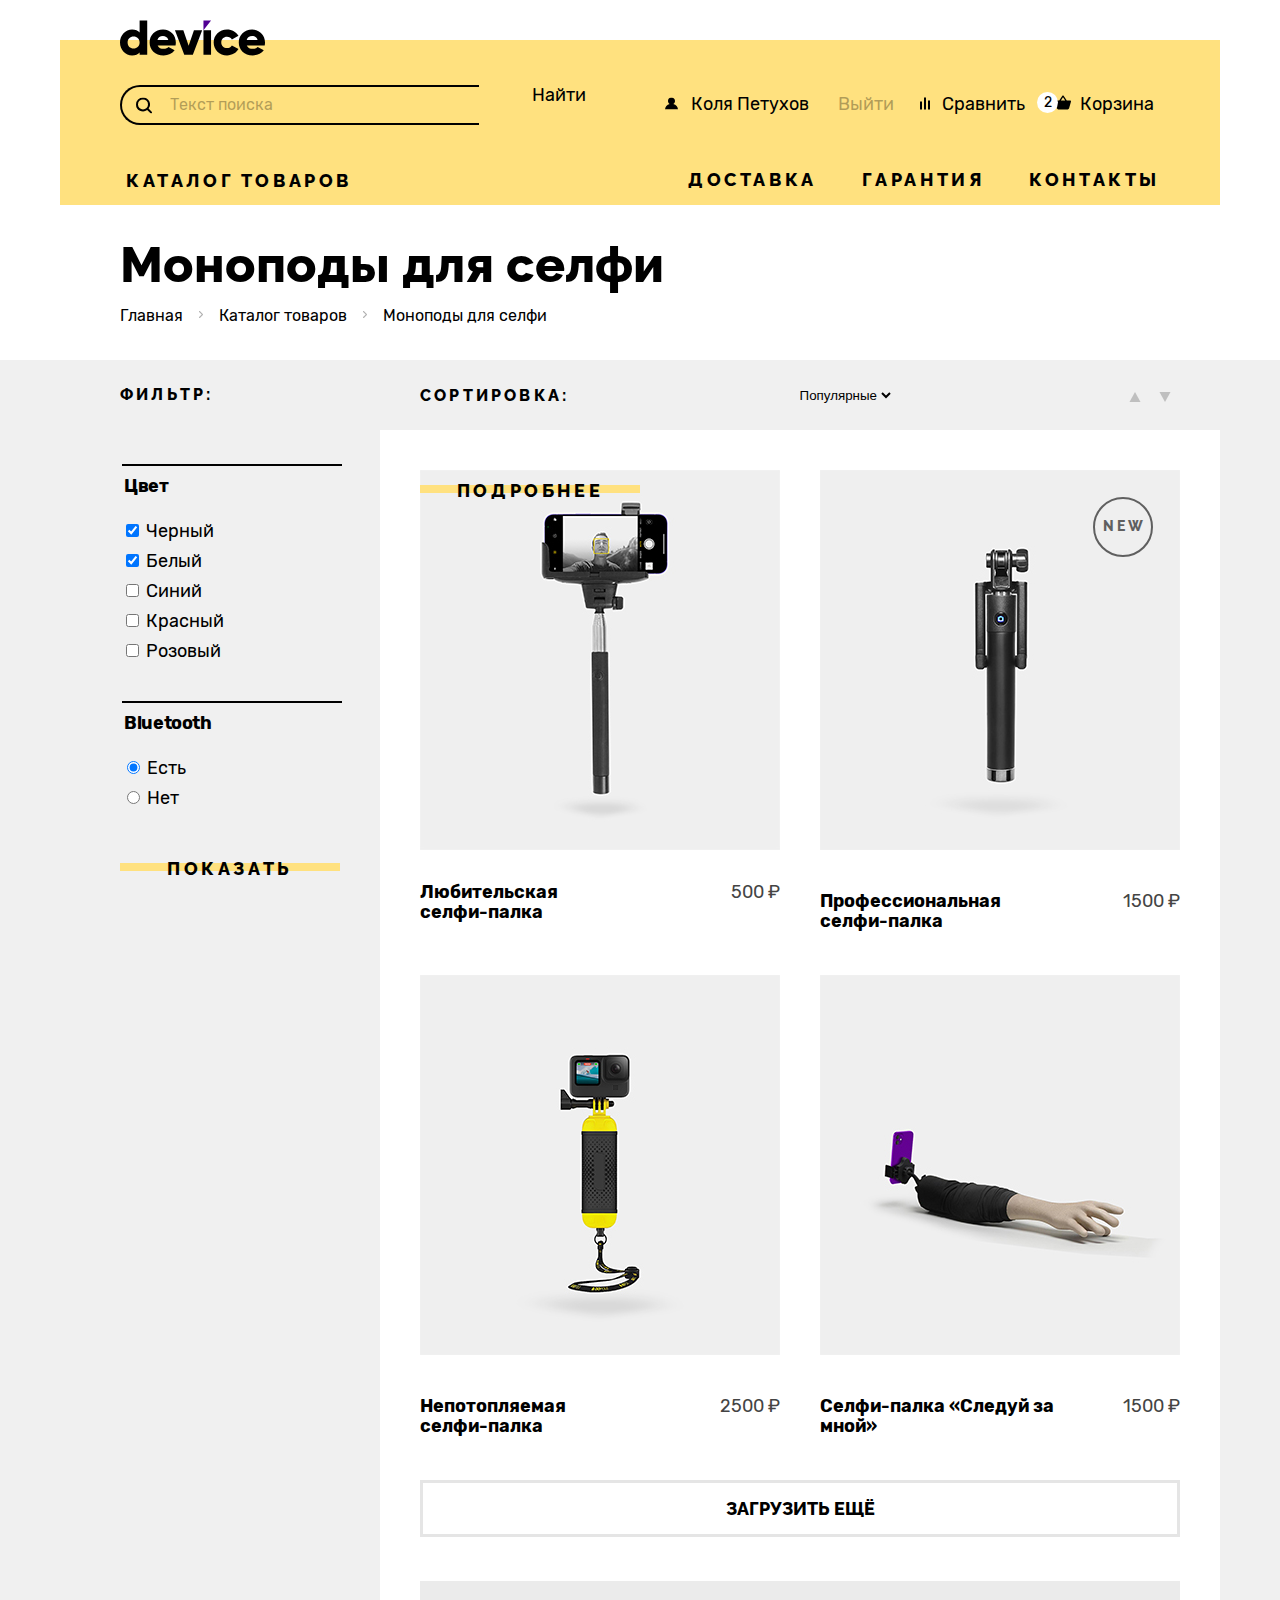
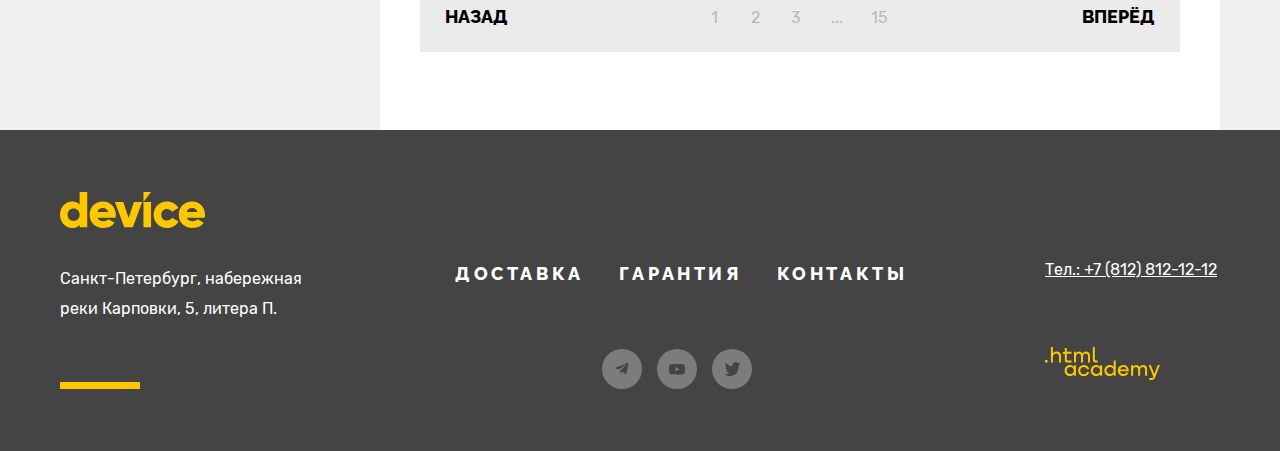
==== commit 527b8334: "Добавляет элементам фокус" ====
--- a/catalog.html
+++ b/catalog.html
@@ -164,8 +164,12 @@
                 <li class="product-card">
                   <a class="product-card-link" href="#">
                     <span class="new-product visually-hidden">NEW</span>
-                    <img class="product-card-image" src="images/catalog/product-1.jpg" width="360" height="380"
-                      alt="Любительская селфи-палка.">
+                    <div class="card">
+                      <img class="product-card-image" src="images/catalog/product-1.jpg" width="360" height="380"
+                        alt="Любительская селфи-палка.">
+                      <button class="button more-detailed-card" type="button">Подробнее</button>
+                    </div>
+
                     <div class="product-description">
                       <h3 class="product-card-title">Любительская<br> селфи-палка</h3>
                       <span class="product-card-price">500 ₽</span>
@@ -174,6 +178,7 @@
                 </li>
                 <li class="product-card">
                   <a class="product-card-link" href="#">
+                    <span class="new-product">NEW</span>
                     <img class="product-card-image" src="images/catalog/product-2.jpg" width="360" height="380"
                       alt="Профессиональная селфи-палка.">
                     <div class="product-description">
@@ -184,6 +189,7 @@
                 </li>
                 <li class="product-card">
                   <a class="product-card-link" href="#">
+                    <span class="new-product visually-hidden">NEW</span>
                     <img class="product-card-image" src="images/catalog/product-3.jpg" width="360" height="380"
                       alt="Непотопляемая селфи-палка.">
                     <div class="product-description">
@@ -194,6 +200,7 @@
                 </li>
                 <li class="product-card">
                   <a class="product-card-link" href="#">
+                    <span class="new-product visually-hidden">NEW</span>
                     <img class="product-card-image" src="images/catalog/product-4.jpg" width="360" height="380"
                       alt="селфи-палка в форме человеческой руки.">
                     <div class="product-description">
--- a/styles/styles.css
+++ b/styles/styles.css
@@ -74,8 +74,8 @@
 }
 
 .page-header-logo:focus {
-  outline: none;
-  box-shadow: 0 0 0 2px #AF4FFF;
+  outline: solid 2px #AF4FFF;
+  outline-offset: 2px;
 }
 
 .header-logo-link:active {
@@ -195,8 +195,8 @@
 }
 
 .navigation-link:focus {
-  outline: none;
-  box-shadow: 0 0 0 2px #AF4FFF
+  outline: solid 2px #AF4FFF;
+  outline-offset: 2px;
 }
 
 .navigation-link:active {
@@ -206,11 +206,6 @@
 .navigation-search {
   width: 517px;
   display: flex;
-}
-
-.navigation-search label:focus {
-  outline: none;
-  box-shadow: 0 0 0 2px #AF4FFF;
 }
 
 .navigation-input-search {
@@ -240,31 +235,51 @@
 
 .navigation-input-search:focus {
   outline: none;
-  box-shadow: 0 0 0 2px #AF4FFF;
-}
+}
+
+.navigation-search label:focus {
+  outline: solid 2px #AF4FFF;
+  outline-offset: 2px;
+}
+
 .search-link {
+  display: block;
+  height: 40px;
+  width: 160px;
+  text-decoration: none;
+  text-align: center;
+  position: relative;
+  flex-shrink: 0;
+}
+
+.search-link-text {
+  position: absolute;
+  left: 0;
   font-family: "Rubik", sans-serif;
   font-weight: 400;
   font-size: 16px;
   line-height: 20px;
+  color: #000000;
+  width: 160px;
+  height: 40px;
   padding: 8px 54px;
+  box-sizing: border-box;
   border: 2px solid #000000;
   border-radius: 0 50px 50px 0;
-  text-decoration: none;
-  color: #000000;
-}
-
-.search-link:hover {
+}
+
+
+.search-link-text:hover {
   color: #ffffff;
   background-color: #000000;
 }
 
-.navigation-search:focus-within a {
-  box-shadow: 0 0 0 2px #AF4FFF;
-  outline: none;
-}
-
-.search-link:active {
+.search-link:focus {
+  outline: solid 2px #AF4FFF;
+  outline-offset: 2px ;
+}
+
+.search-link:active .search-link-text{
   color:rgba(255, 255, 255, 0.3)
 }
 
@@ -307,8 +322,8 @@
 }
 
 .shop-cart-user:focus {
-  outline: none;
-  box-shadow: 0 0 0 2px #AF4FFF;
+  outline: solid 2px #AF4FFF;
+  outline-offset: 2px;
 }
 
 .shop-cart-user:active {
@@ -363,8 +378,8 @@
 }
 
 .slider-button:focus {
-  outline: none;
-  box-shadow: 0 0 0 2px #AF4FFF;
+  outline: solid 2px #AF4FFF;
+  outline-offset: 2px;
 }
 
 .slider-button:active {
@@ -452,8 +467,7 @@
 }
 
 .button-more-detailed:focus {
-  outline: none;
-  box-shadow: 0 0 0 2px #AF4FFF;
+  outline: solid 2px #AF4FFF;
 }
 
 .button-more-detailed:active::before {
@@ -504,8 +518,11 @@
 }
 
 .slider-disc:focus-within  {
+  outline: solid 2px #AF4FFF;
+}
+
+.slider-disc:focus-within .button-disc{
   outline: none;
-  box-shadow: 0 0 0 2px #AF4FFF;
 }
 
 .button-disc:active{
@@ -579,9 +596,9 @@
   background-color: #FFC700;
 }
 
-.service-link:focus{
-  outline: none;
-  box-shadow: 0 0 0 2px #AF4FFF;
+.service-link:focus {
+  outline: solid 2px #AF4FFF;
+  outline-offset: 2px;
 }
 
 .service-item:active {
@@ -758,8 +775,7 @@
 }
 
 .button-advantages:focus {
-  outline: none;
-  box-shadow: 0 0 0 2px #AF4FFF;
+  outline: solid 2px #AF4FFF;
 }
 
 .button-advantages:active::before {
@@ -787,9 +803,9 @@
   color: rgba(255, 225, 127, 0.5);
 }
 
-.advantages-item .button-active:focus {
-  outline: none;
-  box-shadow: 0 0 0 2px #AF4FFF;
+.button-active:focus {
+  outline: solid 2px #AF4FFF;
+  outline-offset: 2px;
 }
 
 .button-active:active {
@@ -846,13 +862,12 @@
 }
 
 .button-delivery:focus {
-  outline: none;
-  box-shadow: 0 0 0 2px #AF4FFF;
+  outline: solid 2px #AF4FFF;
+  outline-offset: 2px;
 }
 
 .button-delivery:active {
   opacity: 0.3;
-  box-shadow: none;
 }
 
 .icon-delivery-car {
@@ -991,8 +1006,7 @@
 
 .contact-link:focus,
 .about-us-link:focus {
-  outline: none;
-  box-shadow: 0 0 0 2px #AF4FFF;
+  outline: solid 2px #AF4FFF;
 }
 
 .contact-link:active::before,
@@ -1022,8 +1036,8 @@
 }
 
 .contact-phone:focus {
-  outline: none;
-  box-shadow: 0 0 0 2px #AF4FFF;
+  outline: solid 2px #AF4FFF;
+  outline-offset: 2px;
 }
 .contact-schedule {
   margin: 0;
@@ -1163,8 +1177,8 @@
 }
 
 .footer-logo-link:focus {
-  outline: none;
-  box-shadow: 0 0 0 2px #AF4FFF;
+  outline: solid 2px #AF4FFF;
+  outline-offset: 2px;
 }
 
 .page-footer-logo:active {
@@ -1212,8 +1226,8 @@
 }
 
 .page-footer-link:focus {
-  outline: none;
-  box-shadow: 0 0 0 2px #AF4FFF;
+  outline: solid 2px  #AF4FFF;
+  outline-offset: 2px;
 }
 
 .page-footer-link:active {
@@ -1241,43 +1255,42 @@
   background-color: #FFC700;
 }
 
-.footer-social-item:focus {
-  width: 40px;
-  height: 40px;
-  outline: none;
-  box-shadow: 0 0 0 2px #AF4FFF;
-}
 .footer-social-item:active .footer-social {
   opacity: 0.3;
 }
 
-.footer-social  {
+.footer-social {
   position: absolute;
   background-repeat: no-repeat;
   background-position: center;
 }
 
+.footer-social:focus {
+  outline: solid 2px #AF4FFF;
+  outline-offset: 2px;
+}
+
 .footer-telegram {
   width: 14px;
   height: 12px;
-  top: 14px;
-  left: 12px;
+  padding: 14px 13px;
   background-image: url("..//images/foooter/social/telegram.svg");
 }
 
 .footer-youtube {
   width: 16px;
   height: 11px;
-  top: 15px;
-  left: 12px;
+  padding-top: 15px;
+  padding-left: 12px;
+  padding-right: 12px;
+  padding-bottom: 14px;
   background-image: url("..//images/foooter/social/youtube.svg");
 }
 
 .footer-twitter {
   width: 15px;
   height: 14px;
-  top: 13px;
-  left: 13px;
+  padding: 13px;
   background-image: url("..//images/foooter/social/twitter.svg");
 }
 
@@ -1321,9 +1334,10 @@
 }
 
 .footer-contact-phone:focus {
-  outline: none;
-  box-shadow: 0 0 0 2px #AF4FFF;
-}
+  outline: solid 2px #AF4FFF;
+  outline-offset: 2px;
+}
+
 .footer-contact-phone:active {
   opacity: 0.3;
 }
@@ -1353,8 +1367,8 @@
 }
 
 .logo-htmlacademy-link:focus {
-  outline: none;
-  box-shadow: 0 0 0 2px #AF4FFF;
+  outline: solid 2px #AF4FFF;
+  outline-offset: 2px;
 }
 
 .logo-htmlacademy-link svg:active {
@@ -1646,11 +1660,21 @@
   row-gap: 44px;
   margin-bottom: 44px;
 }
+.card {
+  width: 360px;
+  height: 380px;
+  position: relative;
+}
 
 .product-card {
   display: flex;
   flex-direction: column;
   position: relative;
+  width: 360px;
+}
+
+.product-card:hover {
+  opacity: 0.6;
 }
 
 .new-product {
@@ -1672,6 +1696,37 @@
   opacity: 0.6;
 }
 
+.more-detailed-card {
+  font-family: "Raleway", sans-serif;
+  font-weight: 800;
+  font-size: 18px;
+  line-height: 21px;
+  top: 0;
+  left: 0;
+  display: inline-block;
+  margin: auto;
+  height: 40px;
+  width: 220px;
+  text-decoration: none;
+  text-transform: uppercase;
+  color: #000000;
+  letter-spacing: 0.2em;
+  padding: 8px 23px;
+  position: absolute;
+  z-index: 1;
+}
+
+.more-detailed-card::before {
+  content: "";
+  width: 100%;
+  height: 8px;
+  left: 0;
+  top: 15px;
+  position: absolute;
+  background-color: #ffe17f;
+  z-index: -1;
+}
+
 .product-description {
   margin-top: 32px;
   display: flex;
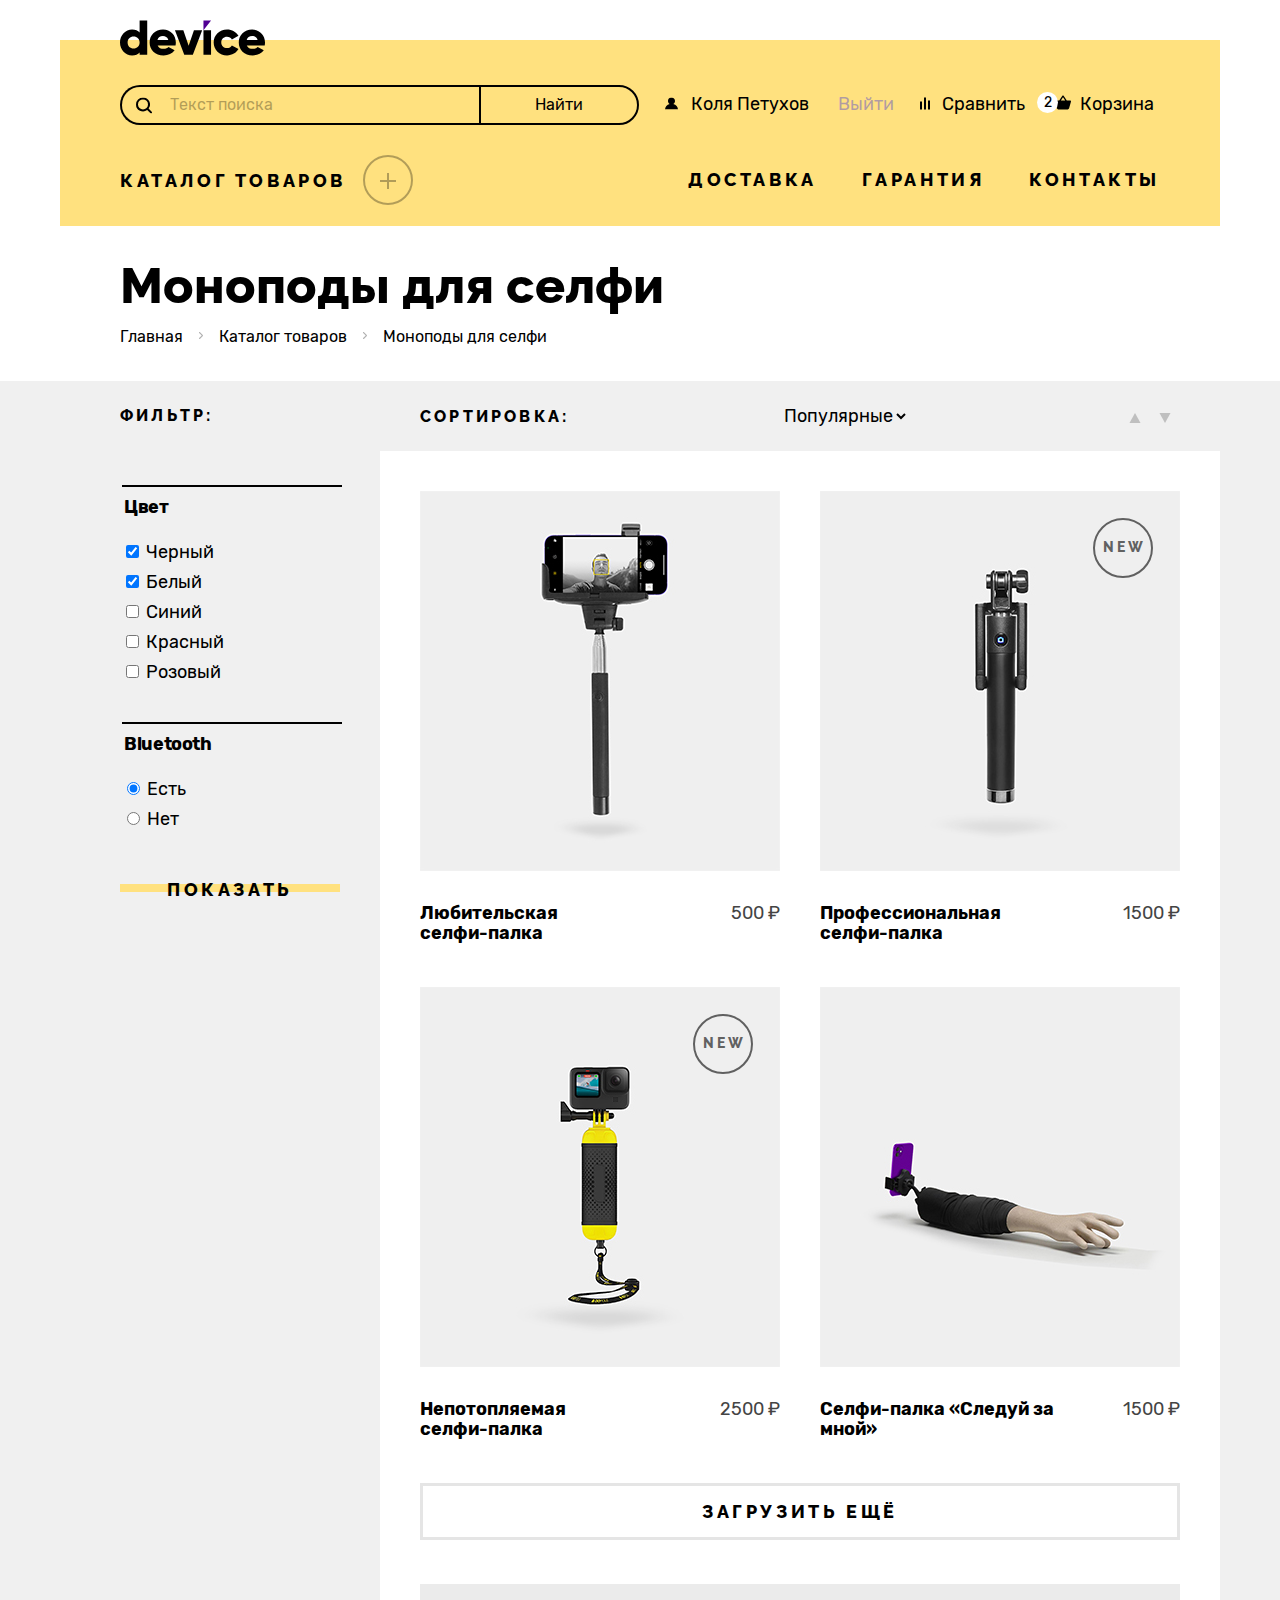
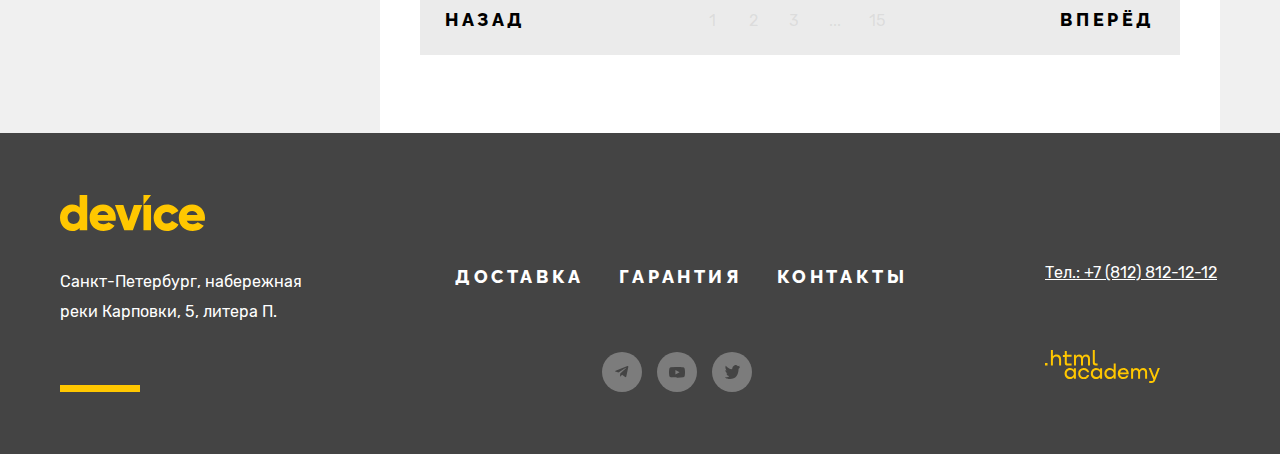
==== commit 745811dd: "Merge pull request #8 from Totinkan141/master" ====
--- a/catalog.html
+++ b/catalog.html
@@ -9,25 +9,25 @@
 
   <body>
     <!-- Header -->
-    <header class="page-header">
-      <a class="header-logo-link">
+    <header class="page-header-catalog">
+      <a class="header-logo-link" tabindex="1">
         <img class="page-header-logo" src="images/header/logo.svg" width="145" height="36" alt="Логотип Device.">
       </a>
       <nav class="navigation">
         <ul class="navigation-list reset-list">
           <li class="navigation-item navigation-search">
-            <label>
-              <input class="navigation-input-search" type="search" placeholder="Текст поиска">
+            <label tabindex="2">
+              <input class="navigation-input-search" type="search" tabindex="-1" placeholder="Текст поиска">
             </label>
-            <a class="navigation-link search-link" href="#">Найти</a>
+            <a class="search-link" href="#"><span class="search-link-text">Найти</span></a>
           </li>
           <li class="navigation-item navigation-login">
             <ul class="login">
               <li class="navigation-item">
-                <a class="navigation-link name-login" href="#">Коля Петухов</a>
-              </li>
-              <li class="navigation-item">
-                <a class="navigation-link  login-escape" href="#">Выйти</a>
+                <a class="name-login" href="#">Коля Петухов</a>
+              </li>
+              <li class="navigation-item">
+                <a class="login-escape" href="#">Выйти</a>
               </li>
             </ul>
           </li>
@@ -43,7 +43,7 @@
         </ul>
         <ul class="navigation-list reset-list">
           <li class="navigation-item">
-            <button class="product-catalog" type="button">Каталог товаров</button>
+            <button class="product-catalog" type="button">Каталог товаров<span class="sub-catalog"></span></button>
           </li>
           <li class="navigation-item">
             <ul class="navigation-list-advantages reset-list">
@@ -78,8 +78,6 @@
           </ul>
         </header>
       </div>
-      <!--Main header -->
-
       <!-- Catalog product-->
       <div class="main-inner">
         <div class="wrapper">
@@ -161,53 +159,53 @@
             <!-- List products-->
             <div class="catalog-right-column">
               <ul class="list-products reset-list">
-                <li class="product-card">
-                  <a class="product-card-link" href="#">
+                <li class="product-card" tabindex="0">
+                  <div class="card">
                     <span class="new-product visually-hidden">NEW</span>
-                    <div class="card">
-                      <img class="product-card-image" src="images/catalog/product-1.jpg" width="360" height="380"
-                        alt="Любительская селфи-палка.">
-                      <button class="button more-detailed-card" type="button">Подробнее</button>
-                    </div>
-
-                    <div class="product-description">
-                      <h3 class="product-card-title">Любительская<br> селфи-палка</h3>
-                      <span class="product-card-price">500 ₽</span>
-                    </div>
-                  </a>
+                    <img class="product-card-image" src="images/catalog/product-1.jpg" width="360" height="380"
+                      alt="Любительская селфи-палка.">
+                  </div>
+                  <a class="catalog-more-detailed">Подробнее</a>
+                  <div class="product-description">
+                    <h3 class="product-card-title">Любительская<br> селфи-палка</h3>
+                    <span class="product-card-price">500 ₽</span>
+                  </div>
                 </li>
-                <li class="product-card">
-                  <a class="product-card-link" href="#">
+                <li class="product-card" tabindex="0">
+                  <div class="card">
                     <span class="new-product">NEW</span>
                     <img class="product-card-image" src="images/catalog/product-2.jpg" width="360" height="380"
                       alt="Профессиональная селфи-палка.">
-                    <div class="product-description">
-                      <h3 class="product-card-title">Профессиональная<br> селфи-палка </h3>
-                      <span class="product-card-price">1500 ₽</span>
-                    </div>
-                  </a>
+                  </div>
+                  <a class="catalog-more-detailed">Подробнее</a>
+                  <div class="product-description">
+                    <h3 class="product-card-title">Профессиональная<br> селфи-палка </h3>
+                    <span class="product-card-price">1500 ₽</span>
+                  </div>
                 </li>
-                <li class="product-card">
-                  <a class="product-card-link" href="#">
-                    <span class="new-product visually-hidden">NEW</span>
+                <li class="product-card" tabindex="0">
+                  <div class="card">
+                    <span class="new-product">NEW</span>
                     <img class="product-card-image" src="images/catalog/product-3.jpg" width="360" height="380"
                       alt="Непотопляемая селфи-палка.">
-                    <div class="product-description">
-                      <h3 class="product-card-title">Непотопляемая<br> селфи-палка</h3>
-                      <span class="product-card-price">2500 ₽</span>
-                    </div>
-                  </a>
+                  </div>
+                  <a class="catalog-more-detailed">Подробнее</a>
+                  <div class="product-description">
+                    <h3 class="product-card-title">Непотопляемая<br> селфи-палка </h3>
+                    <span class="product-card-price">2500 ₽</span>
+                  </div>
                 </li>
-                <li class="product-card">
-                  <a class="product-card-link" href="#">
+                <li class="product-card" tabindex="0">
+                  <div class="card">
                     <span class="new-product visually-hidden">NEW</span>
                     <img class="product-card-image" src="images/catalog/product-4.jpg" width="360" height="380"
-                      alt="селфи-палка в форме человеческой руки.">
-                    <div class="product-description">
-                      <h3 class="product-card-title">Селфи-палка «Следуй за<br> мной»</h3>
-                      <span class="product-card-price">1500 ₽</span>
-                    </div>
-                  </a>
+                        alt="селфи-палка в форме человеческой руки.">
+                  </div>
+                  <a class="catalog-more-detailed">Подробнее</a>
+                  <div class="product-description">
+                    <h3 class="product-card-title">Селфи-палка «Следуй за<br> мной»</h3>
+                    <span class="product-card-price">1500 ₽</span>
+                  </div>
                 </li>
               </ul>
               <button class="button button-show-more" type="button">Загрузить ещё</button>
@@ -247,7 +245,7 @@
 
         <section class="footer-contacts">
           <h2 class="page-footer-title visually-hidden">Контакты</h2>
-          <a class="footer-logo-link" tabindex="46">
+          <a class="footer-logo-link" tabindex="0">
             <img class="page-footer-logo" src="images/foooter/footer-logo.svg" width="145" height="36"
               alt="Логотип Device.">
           </a>
@@ -259,28 +257,28 @@
           <h2 class="page-footer-title visually-hidden">Преимущества</h2>
           <ul class="footer-advantages-list reset-list">
             <li class="footer-advantages-item">
-              <a class="page-footer-link" href="#" tabindex="47">Доставка</a>
+              <a class="page-footer-link" href="#">Доставка</a>
             </li>
             <li class="footer-advantages-item">
-              <a class="page-footer-link" href="#" tabindex="48">Гарантия</a>
+              <a class="page-footer-link" href="#">Гарантия</a>
             </li>
             <li class="footer-advantages-item">
-              <a class="page-footer-link" href="#" tabindex="49">Контакты</a>
+              <a class="page-footer-link" href="#">Контакты</a>
             </li>
           </ul>
           <ul class="footer-social-list reset-list">
-            <li class="footer-social-item" tabindex="50">
-              <a class="footer-telegram footer-social" tabindex="-1" href="https://t.me/htmlacademy">
+            <li class="footer-social-item">
+              <a class="footer-telegram footer-social" href="https://t.me/htmlacademy">
                 <span class="visually-hidden">Telegram</span>
               </a>
             </li>
-            <li class="footer-social-item" tabindex="51">
-              <a class="footer-youtube footer-social" tabindex="-1" href="https://www.youtube.com/user/htmlacademyru">
+            <li class="footer-social-item">
+              <a class="footer-youtube footer-social" href="https://www.youtube.com/user/htmlacademyru">
                 <span class="visually-hidden">Youtube</span>
               </a>
             </li>
-            <li class="footer-social-item" tabindex="52">
-              <a class="footer-twitter footer-social" tabindex="-1" href="https://twitter.com/htmlacademy_ru">
+            <li class="footer-social-item">
+              <a class="footer-twitter footer-social" href="https://twitter.com/htmlacademy_ru">
                 <span class="visually-hidden">Twitter</span>
               </a>
             </li>
@@ -289,9 +287,9 @@
         <section class="footer-contacts-phone">
           <h2 class="page-footer-title visually-hidden">Наш номер телефона</h2>
           <address class="footer-contact-addres">
-            <a class="footer-contact-phone" tabindex="53" href="tel:78128121212">Тел.: +7 (812) 812-12-12</a>
+            <a class="footer-contact-phone" href="tel:78128121212">Тел.: +7 (812) 812-12-12</a>
           </address>
-          <a class="logo-htmlacademy-link" href="https://htmlacademy.ru/" tabindex="54">
+          <a class="logo-htmlacademy-link" href="https://htmlacademy.ru/">
             <svg width="115" height="33" xmlns="http://www.w3.org/2000/svg">
               <path
                 d="M0 12.9v2.6h2.5v-2.6H0ZM11.6 4.5c-1.6 0-2.8.7-3.6 1.7h-.1V0h-2v15.5h2v-5.3c0-2.1 1.3-3.6 3.3-3.6 1.8 0 2.9 1.4 2.9 3.2v5.7h2V9.4c.1-3-1.8-4.9-4.5-4.9ZM26.6 4.8h-4.8V1.1h-2v3.8h-1.9v2h1.9v6c0 1.7 1 2.7 2.7 2.7h4.1v-2h-3.7c-.7 0-1.1-.4-1.1-1.1V6.8h4.8v-2ZM41.1 4.6c-1.6 0-2.9.8-3.5 2.1h-.1a3.7 3.7 0 0 0-3.4-2.1c-1.4 0-2.5.8-3.1 1.8h-.1V4.8H29v10.6h2V10c0-2 1-3.5 2.6-3.5 1.5 0 2.4 1 2.4 2.6v6.3h2V9.8c0-2.4 1.4-3.3 2.6-3.3 1.5 0 2.4 1 2.4 2.6v6.3h2V8.9c.1-2.5-1.4-4.3-3.9-4.3ZM47.8 12.7c0 1.7 1 2.7 2.8 2.7h2v-2h-1.7c-.7 0-1.1-.4-1.1-1.1V0h-2v12.7ZM28.9 19.7a4.9 4.9 0 0 0-3.9-1.8c-3.1 0-5.4 2.3-5.4 5.6s2.3 5.6 5.4 5.6c1.8 0 3-.8 3.8-1.9h.1v1.6h2V18.2h-2v1.5Zm-3.6 7.4a3.5 3.5 0 0 1-3.6-3.6c0-2 1.4-3.6 3.6-3.6s3.6 1.6 3.6 3.6c0 1.9-1.4 3.6-3.6 3.6ZM44.2 22c-.5-2.4-2.6-4.1-5.4-4.1a5.4 5.4 0 0 0-5.6 5.6c0 3.1 2.2 5.6 5.6 5.6 2.8 0 4.9-1.8 5.4-4.2h-2.1a3.4 3.4 0 0 1-3.3 2.3 3.5 3.5 0 0 1-3.6-3.6c0-2 1.4-3.6 3.6-3.6 1.6 0 2.8 1 3.3 2.2h2.1V22ZM55.1 19.7a4.9 4.9 0 0 0-3.9-1.8c-3.1 0-5.4 2.3-5.4 5.6s2.3 5.6 5.4 5.6c1.8 0 3-.8 3.8-1.9h.1v1.6h2V18.2h-2v1.5Zm-3.6 7.4a3.5 3.5 0 0 1-3.6-3.6c0-2 1.4-3.6 3.6-3.6s3.6 1.6 3.6 3.6c0 1.9-1.5 3.6-3.6 3.6ZM68.7 19.8a5 5 0 0 0-3.9-1.9c-3.1 0-5.4 2.3-5.4 5.6s2.2 5.6 5.4 5.6c1.7 0 3-.8 3.8-1.8h.1v1.5h2V13.4h-2v6.4Zm-3.6 7.3a3.5 3.5 0 0 1-3.6-3.6c0-2 1.4-3.6 3.6-3.6s3.6 1.6 3.6 3.6c-.1 2-1.5 3.6-3.6 3.6ZM78.3 17.9a5.4 5.4 0 0 0-5.5 5.6c0 3 2.1 5.6 5.5 5.6 2.5 0 4.5-1.3 5.2-3.6h-2.1c-.5 1-1.6 1.6-3 1.6-1.9 0-3.3-1.3-3.4-2.9h8.8c.2-3.6-2-6.3-5.5-6.3Zm0 1.9c1.7 0 3 1 3.3 2.6h-6.5a3.2 3.2 0 0 1 3.2-2.6ZM98.2 17.9a4 4 0 0 0-3.6 2h-.1c-.6-1.2-1.8-2-3.4-2-1.4 0-2.5.7-3.1 1.8v-1.5h-1.9v10.6h2v-5.4c0-2 1-3.4 2.6-3.5 1.5 0 2.4 1 2.4 2.6v6.3h2v-5.6c0-2.4 1.4-3.3 2.6-3.3 1.5 0 2.4 1 2.4 2.6v6.3h2v-6.5c.1-2.6-1.4-4.4-3.9-4.4ZM109.4 27l-3.6-8.9h-2.2l4.8 11.6c-.3.9-.7 1.2-1.7 1.2h-2.5v2h2.5c1.8 0 2.8-.8 3.5-2.6l4.7-12.2h-2.1l-3.4 8.9Z" />
--- a/styles/styles.css
+++ b/styles/styles.css
@@ -55,6 +55,15 @@
   margin-top: 40px;
   margin-left: auto;
   margin-right: auto;
+  color: #000000;
+  background-color: #ffe17f;
+}
+
+.page-header-catalog {
+  margin-top: 40px;
+  margin-left: auto;
+  margin-right: auto;
+  min-height: 186px;
   color: #000000;
   background-color: #ffe17f;
 }
@@ -73,7 +82,7 @@
   opacity: 0.6;
 }
 
-.page-header-logo:focus {
+.header-logo-link:focus {
   outline: solid 2px #AF4FFF;
   outline-offset: 2px;
 }
@@ -135,7 +144,7 @@
   line-height: 30px;
   color: #000000;
   text-decoration: none;
-  background-image: url("..//images/header/enter.svg");
+  background-image: url("../images/header/enter.svg");
   background-repeat: no-repeat;
   background-position: 0 center;
 }
@@ -152,11 +161,17 @@
 .name-login:active {
   opacity: 0.3;
 }
+
 .login-escape {
   opacity: 0.3;
   text-decoration: none;
   margin-left: auto;
   bottom: 0;
+}
+
+.login-escape:focus {
+  outline: solid 2px #AF4FFF;
+  outline-offset: 2px;
 }
 
 .navigation-capabilities {
@@ -177,7 +192,7 @@
 .compare-icon {
   padding-left: 22px;
   line-height: 30px;
-  background-image: url("..//images/header/compare.svg");
+  background-image: url("../images/header/compare.svg");
   background-repeat: no-repeat;
   background-position: 0 center;
 }
@@ -218,14 +233,14 @@
   border: 2px solid #000000;
   border-radius: 50px 0 0 50px;
   background-color: #ffe17f;
-  background-image: url("..//images/header/search.svg");
+  background-image: url("../images/header/search.svg");
   background-repeat: no-repeat;
   background-position: 14px 10px;
   border-right: 0;
 }
 
 .navigation-input-search::placeholder {
-  font-family: 'Rubik';
+  font-family: 'Rubik' , sans-serif;
   font-weight: 400;
   font-size: 16px;
   line-height: 20px;
@@ -299,7 +314,7 @@
   position: relative;
   cursor: pointer;
   padding-left: 43px;
-  background-image: url("..//images/header/cart.svg");
+  background-image: url("../images/header/cart.svg");
   background-repeat: no-repeat;
   background-position: 18px center;
 }
@@ -333,9 +348,66 @@
 .product-catalog {
   font-family: "Raleway", sans-serif;
   font-size: 18px;
+  box-sizing: border-box;
   width: 293px;
+  height: 50px;
+  padding: 15px 0;
+  margin: 0;
   letter-spacing: 0.2em;
   text-align: start;
+  position: relative;
+}
+
+.product-catalog:hover::after {
+  opacity: 1;
+}
+
+.product-catalog:hover .sub-catalog {
+  opacity: 1;
+}
+
+.product-catalog::after {
+  content: "";
+  position: absolute;
+  width: 50px;
+  height: 50px;
+  box-sizing: border-box;
+  top: 0;
+  right: 0;
+  border: solid 2px #000000;
+  border-radius: 50%;
+  opacity: 0.3;
+}
+
+.sub-catalog {
+  opacity: 0.3;
+}
+
+.sub-catalog::after {
+  content: "";
+  position: absolute;
+  width: 16px;
+  height: 2px;
+  top: 25px;
+  right: 17px;
+  background-color: #000000;
+}
+
+.sub-catalog::before {
+  content: "";
+  position: absolute;
+  width: 16px;
+  height: 2px;
+  top: 25px;
+  right: 17px;
+  background-color: #000000;
+  transform: rotate(90deg);
+}
+
+
+.product-catalog:focus {
+  outline: solid 2px #AF4FFF;
+  outline-offset: 2px;
 }
 
 /* Gallery */
@@ -393,7 +465,7 @@
 
 .slider-next {
   margin-left: 540px;
-  background-image: url("..//images/slider/arrow-next.svg");
+  background-image: url("../images/slider/arrow-next.svg");
 }
 
 .gallery-image-title {
@@ -605,28 +677,28 @@
   opacity: 0.3;
 }
 .glasses-virtual-reallity {
-  background-image: url("..//images/glasses-virtual-reallity.svg");
+  background-image: url("../images/glasses-virtual-reallity.svg");
 }
 
 .selfie-stick {
   background-position: bottom;
-  background-image: url("..//images/selfie-stick.svg");
+  background-image: url("../images/selfie-stick.svg");
 }
 
 .action-camera {
-  background-image: url("..//images/action-camera.svg");
+  background-image: url("../images/action-camera.svg");
 }
 
 .fitness-bracelet {
-  background-image: url("..//images/fitness-bracelet.svg");
+  background-image: url("../images/fitness-bracelet.svg");
 }
 
 .watch {
-  background-image: url("..//images/watch.svg");
+  background-image: url("../images/watch.svg");
 }
 
 .quadrocopter {
-  background-image: url("..//images/quadrocopter.svg");
+  background-image: url("../images/quadrocopter.svg");
 }
 
 .service-name {
@@ -873,7 +945,7 @@
 .icon-delivery-car {
   width: 125px;
   height: inherit;
-  background-image: url("..//images/icon-car-delivery.svg");
+  background-image: url("../images/icon-car-delivery.svg");
   background-color: #ffe17f;
   background-repeat: no-repeat;
   background-position: center center;
@@ -892,7 +964,7 @@
   margin: 30px auto;
   width: 40px;
   height: 40px;
-  background-image: url("..//images/icon-explanation.svg");
+  background-image: url("../images/icon-explanation.svg");
   background-repeat: no-repeat;
   background-position: center;
   background-color: rgba(220, 220, 220, 0.5);
@@ -1117,7 +1189,21 @@
   padding: 18px 39px;
   letter-spacing: 0.2em;
   border: 3px solid #C4C4C4;
-
+}
+
+.button-subscribe:hover {
+  border-color: #000000;
+  background-color: #000000;
+  color: #ffffff;
+}
+
+.button-subscribe:focus  {
+  outline: solid 2px #AF4FFF;
+  outline-offset: 2px;
+}
+
+.button-subscribe:active {
+  color: rgba(255, 225, 255, 0.3)
 }
 
 .mailing-form {
@@ -1140,7 +1226,7 @@
   height: 16px;
   top: 7px;
   left: 0;
-  background-image: url("..//images/icon-confirmation.svg");
+  background-image: url("../images/icon-confirmation.svg");
   background-repeat: no-repeat;
 }
 /* Footer */
@@ -1274,7 +1360,7 @@
   width: 14px;
   height: 12px;
   padding: 14px 13px;
-  background-image: url("..//images/foooter/social/telegram.svg");
+  background-image: url("../images/foooter/social/telegram.svg");
 }
 
 .footer-youtube {
@@ -1284,14 +1370,14 @@
   padding-left: 12px;
   padding-right: 12px;
   padding-bottom: 14px;
-  background-image: url("..//images/foooter/social/youtube.svg");
+  background-image: url("../images/foooter/social/youtube.svg");
 }
 
 .footer-twitter {
   width: 15px;
   height: 14px;
   padding: 13px;
-  background-image: url("..//images/foooter/social/twitter.svg");
+  background-image: url("../images/foooter/social/twitter.svg");
 }
 
 .footer-social-item:last-child {
@@ -1411,8 +1497,8 @@
 }
 
 .breadcrumbs-link:focus {
-  outline: none;
-  box-shadow: 0 0 0 2px #AF4FFF;
+  outline: solid 2px #AF4FFF;
+  outline-offset: 2px;
 }
 
 .breadcrumbs-link:active {
@@ -1432,7 +1518,7 @@
 }
 
 .breadcrumbs-link::after {
-  content: url("..//images/catalog/breadcrumbs-arrow.svg");
+  content: url("../images/catalog/breadcrumbs-arrow.svg");
   width: 4px;
   height: 7px;
   position: absolute;
@@ -1528,10 +1614,8 @@
 }
 
 .button-filter-show:focus {
-  outline: none;
-  box-shadow: 0 0 0 2px #AF4FFF;
-}
-
+  outline: solid 2px #AF4FFF;
+}
 
 .button-filter-show:active::before {
   background-color: #FFCC33;
@@ -1566,14 +1650,14 @@
 }
 
 .button-catalog-up::before {
-  content: url("..//images/catalog/catalog-arrow-up.svg");
+  content: url("../images/catalog/catalog-arrow-up.svg");
   width: 11px;
   height: 10px;
   opacity: 0.2;
 }
 
 .button-catalog-down::before {
-  content: url("..//images/catalog/catalog-arrow-down.svg");
+  content: url("../images/catalog/catalog-arrow-down.svg");
   width: 11px;
   height: 10px;
   opacity: 0.2;
@@ -1586,8 +1670,8 @@
 
 .button-catalog-up:focus,
 .button-catalog-down:focus {
-  outline: none;
-  box-shadow: 0 0 0 2px #AF4FFF;
+  outline: solid 2px #AF4FFF;
+  outline-offset: 2px;
 }
 
 
@@ -1610,6 +1694,10 @@
 
 .select-control {
   margin: auto 0;
+  font-family: 'Rubik', sans-serif;
+  font-weight: 400;
+  font-size: 18px;
+  line-height: 30px;
   box-sizing: border-box;
   height: 30px;
   padding: 0;
@@ -1622,8 +1710,8 @@
 }
 
 .select-control:focus {
-  outline: none;
-  box-shadow: 0 0 0 2px #AF4FFF;
+  outline: solid 2px #AF4FFF;
+  outline-offset: 2px;
 }
 
 .select-control:active {
@@ -1660,10 +1748,10 @@
   row-gap: 44px;
   margin-bottom: 44px;
 }
+
 .card {
   width: 360px;
   height: 380px;
-  position: relative;
 }
 
 .product-card {
@@ -1671,10 +1759,7 @@
   flex-direction: column;
   position: relative;
   width: 360px;
-}
-
-.product-card:hover {
-  opacity: 0.6;
+  height: 452px;
 }
 
 .new-product {
@@ -1683,9 +1768,9 @@
   position: absolute;
   width: 40px;
   height: 18px;
-  border: 2px solid #000000;
+  border: 2px solid rgba(0, 0, 0, 0.6);
   border-radius: 50%;
-  font-family: 'Raleway';
+  font-family: 'Raleway', sans-serif;
   font-size: 14px;
   line-height: 16px;
   letter-spacing: 0.2em;
@@ -1693,38 +1778,8 @@
   padding-left: 8px;
   padding-right: 8px;
   padding-bottom: 19px;
-  opacity: 0.6;
-}
-
-.more-detailed-card {
-  font-family: "Raleway", sans-serif;
-  font-weight: 800;
-  font-size: 18px;
-  line-height: 21px;
-  top: 0;
-  left: 0;
-  display: inline-block;
-  margin: auto;
-  height: 40px;
-  width: 220px;
-  text-decoration: none;
-  text-transform: uppercase;
-  color: #000000;
-  letter-spacing: 0.2em;
-  padding: 8px 23px;
-  position: absolute;
+  color: rgba(0, 0, 0, 0.6);
   z-index: 1;
-}
-
-.more-detailed-card::before {
-  content: "";
-  width: 100%;
-  height: 8px;
-  left: 0;
-  top: 15px;
-  position: absolute;
-  background-color: #ffe17f;
-  z-index: -1;
 }
 
 .product-description {
@@ -1732,11 +1787,6 @@
   display: flex;
   justify-content: space-between;
   align-items: baseline;
-}
-
-.product-card-link {
-  text-decoration: none;
-  color: #000000;
 }
 
 .product-card-image {
@@ -1762,6 +1812,72 @@
   color: #444444;
 }
 
+.product-card:hover .card {
+  opacity: 0.8;
+}
+
+.product-card:hover .product-card-title {
+  opacity: 0.6;
+}
+
+.product-card:hover .catalog-more-detailed {
+  z-index: 1;
+}
+
+.product-card:focus {
+  outline: solid 2px #AF4FFF;
+  outline-offset: 2px;
+}
+
+.catalog-more-detailed {
+  font-family: "Raleway", sans-serif;
+  font-weight: 800;
+  font-size: 18px;
+  line-height: 21px;
+  text-decoration: none;
+  height: 40px;
+  width: 220px;
+  top: 170px;
+  left: 70px;
+  box-sizing: border-box;
+  text-transform: uppercase;
+  color: #000000;
+  letter-spacing: 0.2em;
+  text-align: center;
+  padding: 8px 23px;
+  position: absolute;
+  z-index: -1;
+  cursor: pointer;
+}
+
+
+.catalog-more-detailed::before {
+  content: "";
+  width: 220px;
+  height: 8px;
+  left: 0;
+  top: 15px;
+  position: absolute;
+  background-color: #ffe17f;
+  z-index: -1;
+}
+
+
+.catalog-more-detailed:hover::before {
+  height: 40px;
+  top: 0;
+}
+
+.catalog-more-detailed:focus {
+  outline: solid 2px #AF4FFF;
+}
+
+.catalog-more-detailed:active::before {
+  background-color: #FFCC33;
+}
+
+
+
 /* Pagination */
 
 .button-show-more {
@@ -1769,6 +1885,20 @@
   width: 760px;
   padding: 15px;
   border: 3px solid #E5E5E5;
+  letter-spacing: 0.2em;
+}
+
+.button-show-more:hover {
+  border-color: #000000;
+}
+
+.button-show-more:focus {
+  outline: solid 2px #AF4FFF;
+  outline-offset: 2px;
+}
+
+.button-show-more:active {
+  opacity: 0.3;
 }
 
 .pagination {
@@ -1790,14 +1920,29 @@
   font-weight: 400;
   font-size: 16px;
   line-height: 20px;
-  color: #444444;
+  color: rgba(68, 68, 68, 0.3);
   opacity: 0.3;
   text-decoration: none;
+}
+
+.pagination-link:hover {
+  color: rgba(68, 68, 68, 1);
+}
+
+.pagination-link:focus {
+  outline: solid 2px #AF4FFF;
+  outline-offset: 2px;
+}
+
+.pagination-link:active {
+  color: rgba(68, 68, 68, 0.1);
 }
 
 .pagination-button {
   padding: 25px;
   cursor: pointer;
+  letter-spacing: 0.2em;
+  box-sizing: border-box;
 }
 
 .pagination-block {
@@ -1807,6 +1952,19 @@
   align-items: baseline;
   justify-content: space-between;
   background-color: #EBEBEB;
+}
+
+.pagination-button:hover {
+  background-color: #DCDCDC;
+}
+
+.pagination-button:focus  {
+  outline: solid 2px #AF4FFF;
+  outline-offset: 2px;
+}
+
+.pagination-button:active {
+  color: rgba(0, 0, 0, 0.3);
 }
 
 /* Main */
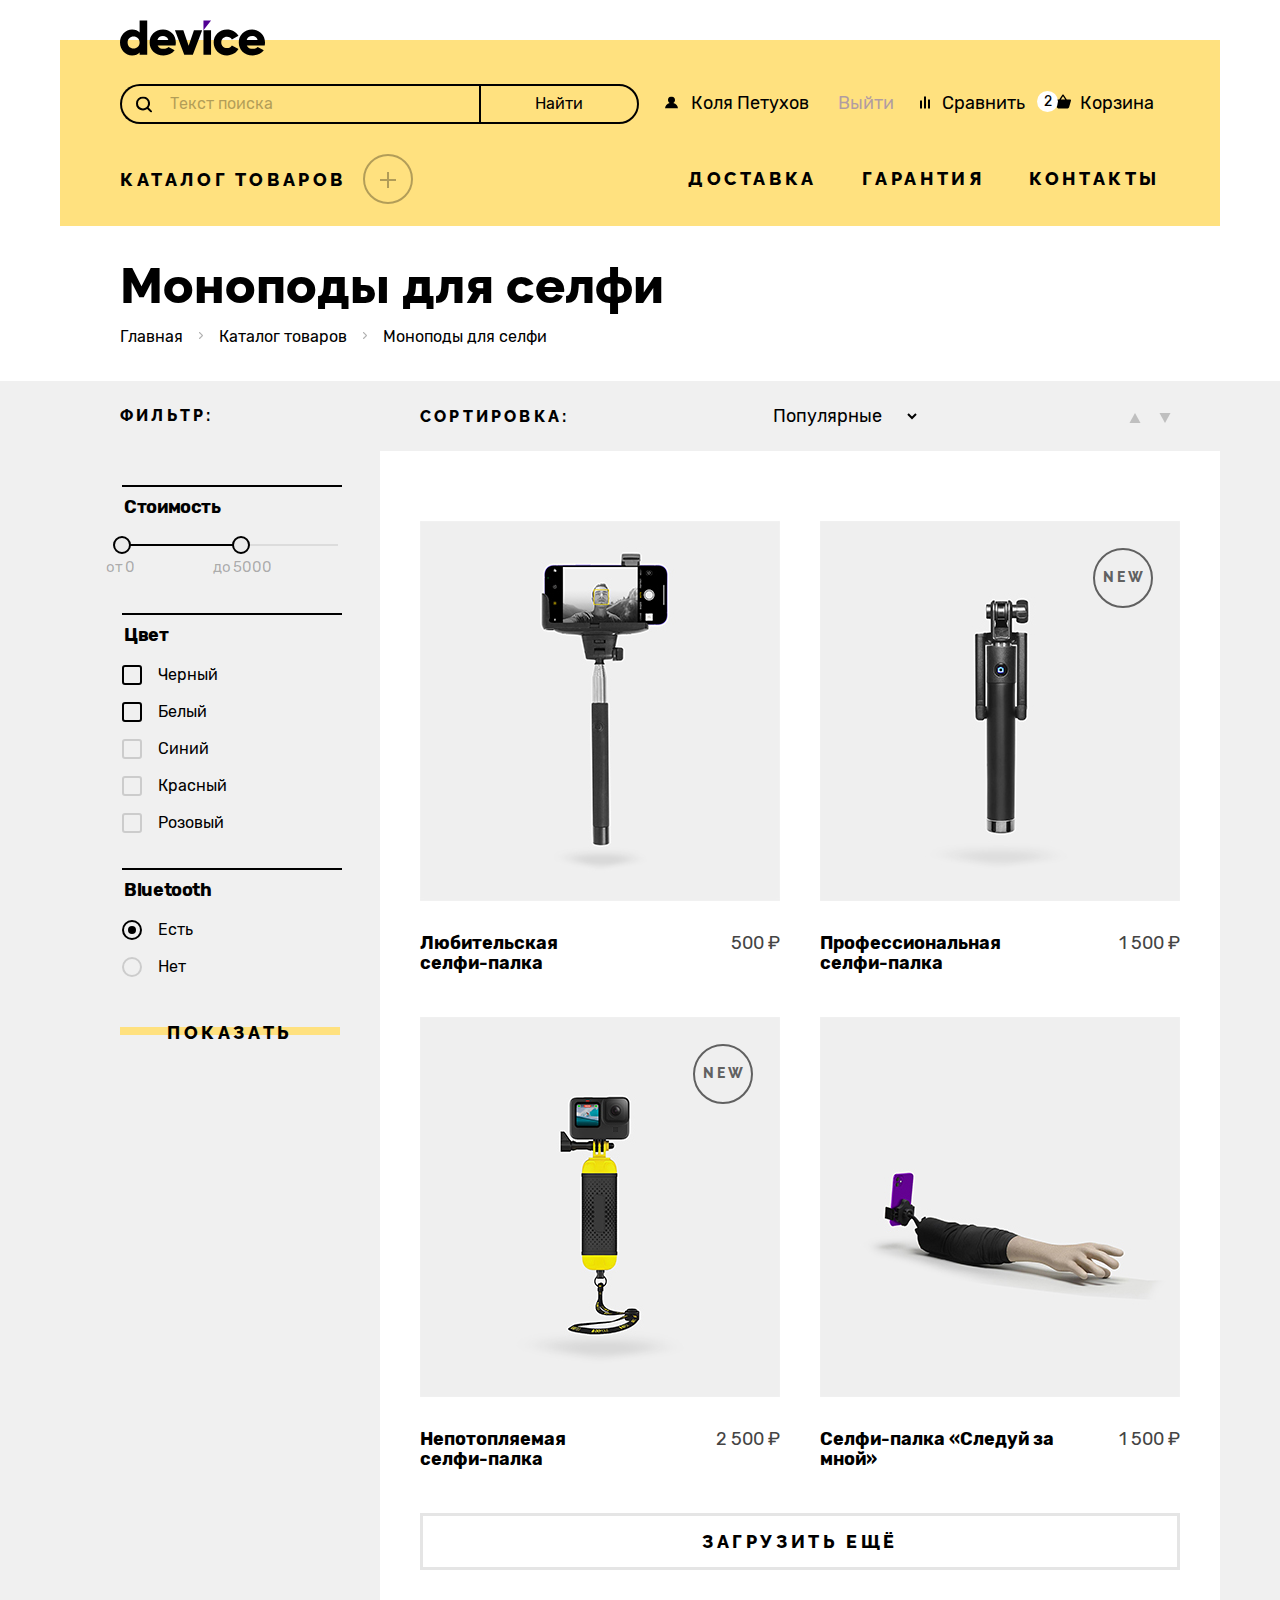
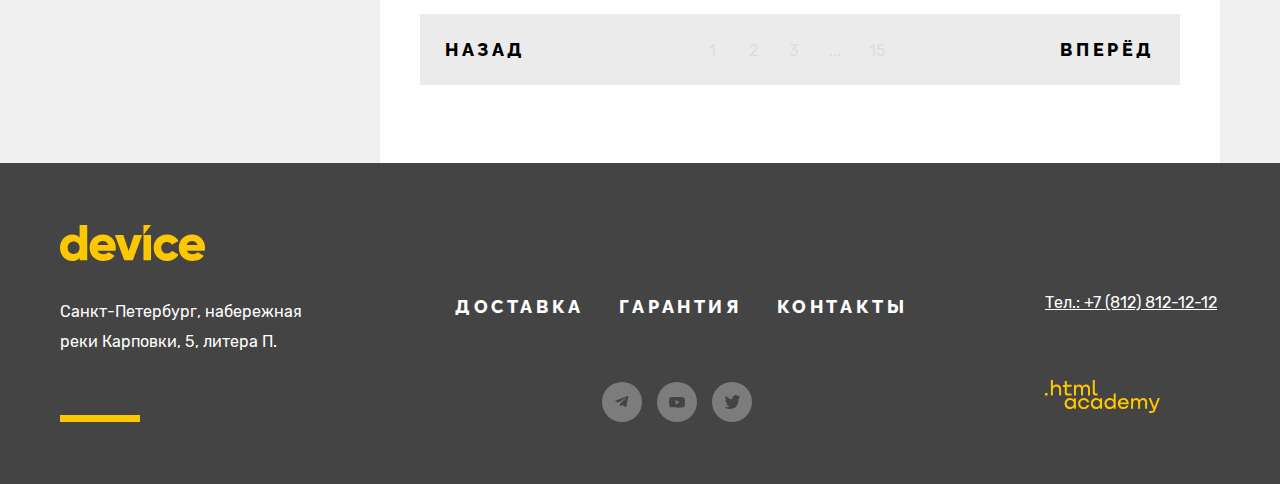
==== commit e584d6eb: "Добавляет модально окно на страницу каталога" ====
--- a/catalog.html
+++ b/catalog.html
@@ -15,35 +15,80 @@
       </a>
       <nav class="navigation">
         <ul class="navigation-list reset-list">
-          <li class="navigation-item navigation-search">
-            <label tabindex="2">
-              <input class="navigation-input-search" type="search" tabindex="-1" placeholder="Текст поиска">
-            </label>
-            <a class="search-link" href="#"><span class="search-link-text">Найти</span></a>
+          <li class="navigation-item">
+            <form class="search-form" action="https://echo.htmlacademy.ru/" method="post">
+              <label tabindex="2">
+                <input class="navigation-input-search" type="search" tabindex="3" placeholder="Текст поиска">
+              </label>
+              <button class="search-button" type="submit" tabindex="4">
+                <span class="search-button-text">Найти</span>
+              </button>
+            </form>
           </li>
           <li class="navigation-item navigation-login">
             <ul class="login">
               <li class="navigation-item">
-                <a class="name-login" href="#">Коля Петухов</a>
-              </li>
-              <li class="navigation-item">
-                <a class="login-escape" href="#">Выйти</a>
+                <a class="name-login" href="#" tabindex="5">Коля Петухов</a>
+              </li>
+              <li class="navigation-item">
+                <a class="login-escape" href="#" tabindex="6">Выйти</a>
               </li>
             </ul>
           </li>
           <li class="navigation-item navigation-capabilities">
             <ul class="user-capabilities">
               <li class="navigation-item">
-                <a class="navigation-link compare-icon" href="#">Сравнить</a>
-              </li>
-              <li class="navigation-item">
-                <button class="shop-cart-user" type="button">Корзина</button>
+                <a class="navigation-link compare-icon" href="#" tabindex="7">Сравнить</a>
+              </li>
+              <li class="navigation-item">
+                <button class="shop-cart-user" type="button" tabindex="8">Корзина</button>
+                <div class="popover-cart">
+                  <ul class="cart-list">
+                    <li class="cart-item cart-clear-no">Корзина пуста</li>
+                    <li class="cart-item">
+                      <div class="cart-item-info" tabindex="0">
+                        <img src="images/catalog/product-1.jpg" width="39" height="43" alt="Любительская селфи-палка">
+                        <span>Любительская<br>селфи-палка</span>
+                      </div>
+                      <button class="delete-cart-item"></button>
+                    </li>
+                    <li class="cart-item">
+                      <div class="cart-item-info" tabindex="0">
+                        <img src="images/catalog/product-2.jpg" width="39" height="43"
+                          alt="Профессиональная селфи-палка">
+                        <span>Профессиональная<br>селфи-палка</span>
+                      </div>
+                      <button class="delete-cart-item"></button>
+                    </li>
+                  </ul>
+                  <div class="quantity-cost">
+                    <span class="quantity">Товаров: 2</span>
+                    <span class="cost">Сумма: 2000 ₽</span>
+                  </div>
+                  <div class="box-open-cart">
+                    <button class="open-cart" type="button">Открыть корзину</button>
+                  </div>
               </li>
             </ul>
         </ul>
         <ul class="navigation-list reset-list">
           <li class="navigation-item">
-            <button class="product-catalog" type="button">Каталог товаров<span class="sub-catalog"></span></button>
+            <div class="popover-subcatalog">
+              <ul class="subcatalog-list">
+                <li class="subcatalog-item"><a href="#">Виртуальная реальность</a></li>
+                <li class="subcatalog-item"><a href="#">Моноподы для cелфи</a></li>
+                <li class="subcatalog-item"><a href="#">Экшн-камеры</a></li>
+              </ul>
+              <ul class="subcatalog-list">
+                <li class="subcatalog-item"><a href="#">Фитнес-браслеты</a></li>
+                <li class="subcatalog-item"><a href="#">Умные часы</a></li>
+              </ul>
+              <ul class="subcatalog-list">
+                <li class="subcatalog-item"><a href="#">Квадрокоптеры</a></li>
+              </ul>
+            </div>
+            <button class="product-catalog" type="button" tabindex="9">Каталог товаров<span
+                class="sub-catalog"></span></button>
           </li>
           <li class="navigation-item">
             <ul class="navigation-list-advantages reset-list">
@@ -86,36 +131,60 @@
             <!-- Form catalog filer-->
             <form class="catalog-filter" action="https://echo.htmlacademy.ru/" method="post">
               <fieldset class="catalog-filter-group">
+                <legend class="catalog-filter-title">Стоимость</legend>
+                <div class="range">
+                  <div class="range-scale">
+                    <div class="range-bar" style="left: 0; width: 119px;">
+                      <button class="range-toggle toggle-min" type="button"></button>
+                      <button class="range-toggle toggle-max" type="button"></button>
+                    </div>
+                  </div>
+                  <div class="range-wrapper-inputs">
+                    <label  class="catalog-filter-label" tabindex="0">
+                      от <input class="range-input" type="number" value="0" name="min-price" tabindex="-1">
+                    </label>
+                    <label class="catalog-filter-label" tabindex="0">
+                      до <input class="range-input" type="number" value="5000" name="max-price" tabindex="-1">
+                    </label>
+                  </div>
+                </div>
+              </fieldset>
+              <fieldset class="catalog-filter-group">
                 <legend class="catalog-filter-title">Цвет</legend>
                 <ul class="catalog-filter-list reset-list">
                   <li class="catalog-filter-item">
                     <label class="control">
-                      <input class="input-control" type="checkbox" name="black-color" checked>
-                      Черный
-                    </label>
-                  </li>
-                  <li class="catalog-filter-item">
-                    <label class="control">
-                      <input class="input-control" type="checkbox" name="white-color" checked>
-                      Белый
-                    </label>
-                  </li>
-                  <li class="catalog-filter-item">
-                    <label class="control">
-                      <input class="input-control" type="checkbox" name="blue-color">
-                      Синий
-                    </label>
-                  </li>
-                  <li class="catalog-filter-item">
-                    <label class="control">
-                      <input class="input-control" type="checkbox" name="red-color">
-                      Красный
-                    </label>
-                  </li>
-                  <li class="catalog-filter-item">
-                    <label class="control">
-                      <input class="input-control" type="checkbox" name="pink-color">
-                      Розовый
+                      <input class="input-control visually-hidden" type="checkbox" name="black-color" checked tabindex="-1">
+                      <span class="control-mark" tabindex="0"></span>
+                      <span class="control-label">Черный</span>
+                    </label>
+                  </li>
+                  <li class="catalog-filter-item">
+                    <label class="control">
+                      <input class="input-control visually-hidden" type="checkbox" name="white-color" checked tabindex="-1">
+                      <span class="control-mark" tabindex="0"></span>
+                      <span class="control-label">Белый</span>
+                    </label>
+                  </li>
+                  <li class="catalog-filter-item">
+                    <label class="control">
+                      <input  class="input-control visually-hidden" type="checkbox" name="blue-color" tabindex="-1">
+                      <span class="control-mark" tabindex="0"></span>
+                      <span class="control-label">Синий</span>
+                    </label>
+                  </li>
+                  <li class="catalog-filter-item">
+                    <label class="control">
+                      <input class="input-control visually-hidden" type="checkbox" name="red-color" tabindex="-1">
+                      <span class="control-mark" tabindex="0"></span>
+                      <span class="control-label">Красный</span>
+                    </label>
+                  </li>
+                  <li class="catalog-filter-item">
+                    <label class="control">
+                      <input class="input-control visually-hidden" type="checkbox" name="pink-color" tabindex="-1">
+                      <span class="control-mark" tabindex="0"></span>
+                      <span class="control-label">Розовый</span>
                     </label>
                   </li>
                 </ul>
@@ -125,19 +194,21 @@
                 <ul class="catalog-filter-list reset-list">
                   <li class="catalog-filter-item">
                     <label class="control">
-                      <input class="input-control" type="radio" name="bluetooth" checked>
-                      Есть
-                    </label>
-                  </li>
-                  <li class="catalog-filter-item">
-                    <label class="control">
-                      <input class="input-control" type="radio" name="bluetooth">
-                      Нет
+                      <input class="input-control visually-hidden" type="radio" name="bluetooth" checked tabindex="-1">
+                      <span class="control-mark control-mark-radio" tabindex="0"></span>
+                      <span class="control-label">Есть</span>
+                    </label>
+                  </li>
+                  <li class="catalog-filter-item">
+                    <label class="control">
+                      <input class="input-control visually-hidden" type="radio" name="bluetooth" tabindex="-1">
+                      <span class="control-mark control-mark-radio" tabindex="0"></span>
+                      <span class="control-label">Нет</span>
                     </label>
                   </li>
                 </ul>
               </fieldset>
-              <button class="button button-filter-show" type="submit">Показать</button>
+              <button class="button-filter-show" type="submit">Показать</button>
             </form>
           </section>
           <section class="sorting-product">
@@ -180,7 +251,7 @@
                   <a class="catalog-more-detailed">Подробнее</a>
                   <div class="product-description">
                     <h3 class="product-card-title">Профессиональная<br> селфи-палка </h3>
-                    <span class="product-card-price">1500 ₽</span>
+                    <span class="product-card-price">1 500 ₽</span>
                   </div>
                 </li>
                 <li class="product-card" tabindex="0">
@@ -192,7 +263,7 @@
                   <a class="catalog-more-detailed">Подробнее</a>
                   <div class="product-description">
                     <h3 class="product-card-title">Непотопляемая<br> селфи-палка </h3>
-                    <span class="product-card-price">2500 ₽</span>
+                    <span class="product-card-price">2 500 ₽</span>
                   </div>
                 </li>
                 <li class="product-card" tabindex="0">
@@ -204,7 +275,7 @@
                   <a class="catalog-more-detailed">Подробнее</a>
                   <div class="product-description">
                     <h3 class="product-card-title">Селфи-палка «Следуй за<br> мной»</h3>
-                    <span class="product-card-price">1500 ₽</span>
+                    <span class="product-card-price">1 500 ₽</span>
                   </div>
                 </li>
               </ul>
@@ -298,6 +369,58 @@
         </section>
       </div>
     </footer>
+    <div class="modal-container">
+      <div class="modal modal-order">
+        <button class="modal-close-button">
+          <span class="visually-hidden">Закрыть</span>
+        </button>
+        <section class="modal-content">
+          <h2 class="modal-title">Доставка под заказ</h2>
+          <form class="order-form" action="https://echo.htmlacademy.ru/" method="post">
+            <div class="modal-field-group">
+              <label class="modal-field label-user-name">
+                <span class="modal-field-title">Ваше имя:</span>
+                <input class="order-form-field modal-user-name" type="text" name="user-name" placeholder="Введите имя">
+                <span class="form-field-subtext">Добавьте имя</span>
+              </label>
+              <label class="modal-field label-user-email">
+                <span class="modal-field-title">Ваш e-mail:</span>
+                <input class="order-form-field modal-user-email" disabled type="email" name="user-email" content="почта"
+                  placeholder="Введите ваш e-mail">
+                <span class="form-field-subtext">Забавный у вас адрес</span>
+              </label>
+              <label class="modal-field label-order-comment">
+                <span class="modal-field-title">Что нужно привезти:</span>
+                <input class="order-form-field order-comment" type="text" name="user-order-comment"
+                  placeholder="В свободной форме">
+              </label>
+              <div class="modal-field">
+                <label class="label-order-quantity" for="order-quantity">
+                  <span class="modal-field-title">Количество:</span>
+                  <div class="icon-modal-explation" tabindex="0"></div>
+                  <div class="icon-explation-description">
+                    <p>Постараемся найти, сколько нужно. Привезём сколько получится по требованиям
+                      к провозу багажа.</p>
+                  </div>
+                </label>
+                <div class="order-quantity">
+                  <button class="quantity-change-button button-quantity-down" type="button">
+                    <span class="visually-hidden">Уменьшить количество заказа</span>
+                  </button>
+                  <input class="input-order-quantity" id="order-quantity" type="number" value="1" name="order-quantity">
+                  <button class="quantity-change-button button-quantity-up" type="button">
+                    <span class="visually-hidden">Увеличить количество заказа</span>
+                  </button>
+                </div>
+              </div>
+            </div>
+            <button class="modal-submit-button" type="submit">
+              <span class="text-sumbit-button">Отправить</span>
+            </button>
+          </form>
+        </section>
+      </div>
+    </div>
   </body>
 
 </html>
--- a/styles/styles.css
+++ b/styles/styles.css
@@ -71,7 +71,8 @@
 .header-logo-link {
   margin-top: -20px;
   margin-left: 60px;
-  margin-bottom: 20px;
+  height: 36px;
+  margin-bottom: 28px;
   margin-right: auto;
   display: block;
   width: 145px;
@@ -120,6 +121,7 @@
 
 .navigation-item {
   line-height: 21px;
+  position: relative;
 }
 
 .navigation-list-advantages {
@@ -218,9 +220,11 @@
   opacity: 0.3;
 }
 
-.navigation-search {
+.search-form {
   width: 517px;
   display: flex;
+  position: relative;
+  justify-content: flex-start;
 }
 
 .navigation-input-search {
@@ -240,7 +244,7 @@
 }
 
 .navigation-input-search::placeholder {
-  font-family: 'Rubik' , sans-serif;
+  font-family: 'Rubik', sans-serif;
   font-weight: 400;
   font-size: 16px;
   line-height: 20px;
@@ -252,12 +256,17 @@
   outline: none;
 }
 
-.navigation-search label:focus {
-  outline: solid 2px #AF4FFF;
-  outline-offset: 2px;
-}
-
-.search-link {
+.navigation-input-search:disabled {
+  opacity: 0.3;
+}
+
+.search-form label:focus {
+  outline: solid 2px #AF4FFF;
+  outline-offset: 2px;
+}
+
+
+.search-button {
   display: block;
   height: 40px;
   width: 160px;
@@ -267,14 +276,16 @@
   flex-shrink: 0;
 }
 
-.search-link-text {
-  position: absolute;
+.search-button-text {
+  position: absolute;
+  top: 0;
   left: 0;
   font-family: "Rubik", sans-serif;
   font-weight: 400;
   font-size: 16px;
   line-height: 20px;
   color: #000000;
+  text-transform: capitalize;
   width: 160px;
   height: 40px;
   padding: 8px 54px;
@@ -283,24 +294,38 @@
   border-radius: 0 50px 50px 0;
 }
 
-
-.search-link-text:hover {
+.search-button-text:hover {
   color: #ffffff;
   background-color: #000000;
 }
 
-.search-link:focus {
-  outline: solid 2px #AF4FFF;
-  outline-offset: 2px ;
-}
-
-.search-link:active .search-link-text{
-  color:rgba(255, 255, 255, 0.3)
+.search-button:focus {
+  outline: solid 2px #AF4FFF;
+  outline-offset: 2px;
+}
+
+.search-button:active .search-link-text {
+  color: rgba(255, 255, 255, 0.3)
+}
+
+.search-button:disabled {
+  opacity: 0.3;
+}
+
+.search-button:disabled .search-button-text:hover {
+  background-color: inherit;
+  color: #000000;
 }
 
 .navigation-list:first-of-type .navigation-link {
   font-family: "Rubik", sans-serif;
   font-weight: 400;
+}
+
+
+/* <-- Cart --> */
+.cart {
+  position: relative;
 }
 
 .shop-cart-user {
@@ -329,7 +354,7 @@
   background-color: #ffffff;
   border-radius: 50%;
   left: 0;
-  top: calc((30px - 21px)/2) ;
+  top: calc((30px - 21px)/2);
 }
 
 .shop-cart-user:hover {
@@ -343,6 +368,177 @@
 
 .shop-cart-user:active {
   opacity: 0.3;
+}
+
+/* <-- popover cart --> */
+.popover-cart {
+  position: absolute;
+  z-index: 1;
+  top: 36px;
+  right: -77px;
+  width: 320px;
+  min-height: 218px;
+  box-sizing: border-box;
+  background-color: #1A1A1A;
+  display: none;
+}
+
+.popover-cart::before {
+  content: "";
+  position: absolute;
+  width: 14px;
+  height: 14px;
+  top: -6px;
+  left: 153px;
+  background-color: #000000;
+  transform: rotate(45deg);
+}
+
+.popover-cart-active {
+  display: block;
+  z-index: 2;
+}
+
+.cart-list {
+  padding: 0;
+  list-style-type: none;
+  text-align: left;
+}
+
+.cart-item {
+  display: flex;
+  align-items: flex-start;
+  height: 83px;
+  box-sizing: border-box;
+  background-color: #000000;
+  color: #ffffff;
+  padding: 20px;
+}
+
+.cart-item-info {
+  display: flex;
+}
+
+.cart-item-info:hover {
+  opacity: 0.6;
+}
+
+.cart-item-info:focus {
+  outline: solid 2px #AF4FFF;
+  outline-offset: 2px;
+}
+
+.cart-item-info:active {
+  opacity: 0.3;
+}
+
+.cart-clear-yes {
+  display: flex;
+}
+
+.cart-clear-no {
+  display: none;
+}
+
+.cart-item img {
+  margin-right: 23px;
+}
+
+.cart-item span {
+  font-size: 16px;
+  line-height: 20px;
+}
+
+.delete-cart-item {
+  position: relative;
+  margin: 0;
+  padding: 0;
+  margin-left: auto;
+  width: 10px;
+  height: 10px;
+  background-image: url("../images/header/cart-item-delete.svg");
+  background-repeat: no-repeat;
+  background-position: 0 0;
+  background-size: 10px;
+}
+
+.delete-cart-item:hover {
+  opacity: 0.6;
+}
+
+.delete-cart-item:focus {
+  outline: solid 2px #AF4FFF;
+  outline-offset: 2px;
+}
+
+.delete-cart-item:active {
+  opacity: 0.3;
+}
+
+.cart-item + .cart-item {
+  margin-top: 1px;
+}
+
+.quantity-cost {
+  display: flex;
+  width: 100%;
+  box-sizing: border-box;
+  height: 44px;
+  padding-left: 20px;
+  padding-right: 20px;
+  color: #ffffff;
+  align-items: center;
+}
+
+.quantity {
+  width: 120px;
+  margin-right: 10px;
+}
+
+.cost {
+  width: 150px;
+  text-align: right;
+}
+
+.box-open-cart {
+  width: 320px;
+  height: 90px;
+  box-sizing: border-box;
+  padding: 20px;
+  background-color: #000000;
+}
+
+.open-cart {
+  width: 280px;
+  height: 50px;
+  background-color: #ffffff;
+  color: #000000;
+  align-items: center;
+  text-transform: uppercase;
+  letter-spacing: 0.2em;
+  font-family: "Raleway", sans-serif;
+  font-size: 18px;
+  line-height: 21px;
+  font-weight: 800;
+}
+
+.open-cart:hover {
+  background-color: #FFE17F;
+}
+
+.open-cart:focus {
+  outline: solid 2px #AF4FFF;
+  outline-offset: 2px;
+}
+
+.open-cart:active {
+  color: rgba(0, 0, 0, 0.3);
+  background-color: #FFE17F;
+}
+
+.open-cart:disabled {
+  color: rgba(0, 0, 0, 0.3);
+  background-color: #ffffff;
 }
 
 .product-catalog {
@@ -356,6 +552,61 @@
   letter-spacing: 0.2em;
   text-align: start;
   position: relative;
+}
+
+
+.popover-subcatalog {
+  position: absolute;
+  display: none;
+  width: 1160px;
+  height: 160px;
+  top: 56px;
+  left: -60px;
+  padding-top: 14px;
+  padding-left: 60px;
+  padding-bottom: 27px;
+  box-sizing: border-box;
+  background-color: #FFE17F;
+}
+
+.subcatalog-active {
+  display: flex;
+  z-index: 1;
+}
+
+.subcatalog-active + .product-catalog .sub-catalog::before {
+  transform: rotate(0deg);
+}
+
+.popover-subcatalog a:focus {
+  outline: 2px solid #AF4FFF;
+  outline-offset: 2px;
+}
+
+.subcatalog-list {
+  padding: 0;
+  list-style-type: none;
+  margin-right: 50px;
+}
+
+.subcatalog-list:last-child {
+  margin-right: 0;
+}
+
+.subcatalog-item a {
+  text-decoration: none;
+  font-size: 16px;
+  line-height: 18px;
+  color: #000000;
+}
+
+.subcatalog-item + .subcatalog-item {
+  margin-top: 1em;
+}
+
+.navigation-item:focus-within .popover-subcatalog {
+  display: flex;
+  z-index: 1;
 }
 
 .product-catalog:hover::after {
@@ -533,7 +784,7 @@
   z-index: -1;
 }
 
-.button-more-detailed:hover::before  {
+.button-more-detailed:hover::before {
   height: 40px;
   top: 0;
 }
@@ -555,59 +806,57 @@
   margin-bottom: 49px;
 }
 
-.block-more-detailed ul {
-  width: 96px;
-  margin-right: -10px;
-}
-
-.slider-disc {
-  display: inline-block;
-  width: 22px;
-  height: 22px;
-  position: relative;
-  padding: 5px;
-  margin-left: 5px;
-  box-sizing: border-box;
-}
-
-.button-disc {
-  position: absolute;
-  top: 5px;
-  left: 5px;
-  padding: 0;
-  margin: 0;
+.slider-pagination {
+  display: flex;
+  justify-self: center;
+  padding: 0;
+  margin-top: auto;
+  margin-bottom: auto;
+  list-style-type: none;
+}
+
+.slider-pagination-item {
+  margin-top: auto;
   width: 12px;
   height: 12px;
-  box-sizing: border-box;
+  margin-right: 20px;
+  margin-bottom: auto;
+}
+
+.slider-pagination-item:last-child {
+  margin-right: 0;
+}
+
+
+.slider-pagination-button {
+  position: absolute;
+  width: 12px;
+  height: 12px;
   border: 2px solid #000000;
   background-color: #ffffff;
   border-radius: 50%;
   cursor: pointer;
 }
 
-.button-disc:hover{
+.slider-pagination-button-active {
+  background-color: #000000;
+}
+
+.slider-pagination-button:hover {
   opacity: 0.6;
 }
 
-.slider-disc:focus-within  {
-  outline: solid 2px #AF4FFF;
-}
-
-.slider-disc:focus-within .button-disc{
+.slider-pagination-item:focus-within {
+  outline: solid 2px #AF4FFF;
+  outline-offset: 2px;
+}
+
+.slider-pagination-item:focus-within .slider-pagination-button {
   outline: none;
 }
 
-.button-disc:active{
-  opacity: 0.3;
-}
-
-.button-disc:last-child {
-  margin-right: 0;
-}
-
-.button-disc-current {
-  cursor: pointer;
-  background-color: #000000;
+.slider-pagination-button:active {
+  opacity: 0.3;
 }
 
 .characteristics-device {
@@ -618,7 +867,7 @@
   justify-items: flex-start;
 }
 
-.characteristics-device dd{
+.characteristics-device dd {
   margin: 0;
   font-size: 36px;
   line-height: 30px;
@@ -655,7 +904,7 @@
 
 
 /* <-- Service items : ...-->*/
-.box  {
+.service-box {
   background-color: #ffe17f;
   width: 160px;
   height: 160px;
@@ -664,7 +913,7 @@
   margin-bottom: 32px;
 }
 
-.box:hover {
+.service-box:hover {
   background-color: #FFC700;
 }
 
@@ -676,6 +925,7 @@
 .service-item:active {
   opacity: 0.3;
 }
+
 .glasses-virtual-reallity {
   background-image: url("../images/glasses-virtual-reallity.svg");
 }
@@ -751,7 +1001,7 @@
 
 .advantages-item {
   position: relative;
-  z-index: 1;
+  z-index: 0;
   align-items: center;
   display: flex;
   align-content: center;
@@ -855,11 +1105,9 @@
 }
 
 .button-active {
-  width: 160px;
   height: 40px;
   top: -10px;
   left: 0;
-  vertical-align: center;
 }
 
 .advantages-item .button-active {
@@ -1043,6 +1291,7 @@
   position: relative;
 
 }
+
 .contact-link {
   font-family: "Raleway", sans-serif;
   font-weight: 800;
@@ -1111,6 +1360,7 @@
   outline: solid 2px #AF4FFF;
   outline-offset: 2px;
 }
+
 .contact-schedule {
   margin: 0;
   margin-bottom: 30px;
@@ -1133,7 +1383,7 @@
   display: flex;
   justify-content: space-between;
   align-items: center;
-  padding-bottom:  144px;
+  padding-bottom: 144px;
 }
 
 .mailing-title {
@@ -1167,11 +1417,30 @@
   height: 63px;
   box-sizing: border-box;
   border: 0;
+  color: rgba(68, 68, 68, 1);
   border-bottom: 3px solid #C4C4C4;
   background-color: inherit;
   padding-top: 11px;
   padding-left: 16px;
+  padding-right: 16px;
   padding-bottom: 11px;
+}
+
+.input-email::placeholder {
+  color: rgba(68, 68, 68, 0.5);
+}
+
+.input-email:focus {
+  outline: none;
+  background-color: #DCDCDC;
+}
+
+.input-email:disabled {
+  opacity: 0.3;
+}
+
+.input-email-error {
+  border-color: #ff3d3d;
 }
 
 .submit-email {
@@ -1197,7 +1466,7 @@
   color: #ffffff;
 }
 
-.button-subscribe:focus  {
+.button-subscribe:focus {
   outline: solid 2px #AF4FFF;
   outline-offset: 2px;
 }
@@ -1219,6 +1488,7 @@
   align-self: center;
   color: #444444;
 }
+
 .signature-free::before {
   content: "";
   position: absolute;
@@ -1229,6 +1499,7 @@
   background-image: url("../images/icon-confirmation.svg");
   background-repeat: no-repeat;
 }
+
 /* Footer */
 .page-footer {
   display: flex;
@@ -1312,7 +1583,7 @@
 }
 
 .page-footer-link:focus {
-  outline: solid 2px  #AF4FFF;
+  outline: solid 2px #AF4FFF;
   outline-offset: 2px;
 }
 
@@ -1406,6 +1677,7 @@
   background-color: #FFC700;
   bottom: 0;
 }
+
 .footer-contact-phone {
   font-family: "Rubik", sans-serif;
   font-style: normal;
@@ -1493,7 +1765,7 @@
 }
 
 .breadcrumbs-link:hover {
-  color:rgba(0, 0, 0, 0.5);
+  color: rgba(0, 0, 0, 0.5);
 }
 
 .breadcrumbs-link:focus {
@@ -1502,7 +1774,7 @@
 }
 
 .breadcrumbs-link:active {
-  color:rgba(0, 0, 0, 0.3);
+  color: rgba(0, 0, 0, 0.3);
 }
 
 .breadcrumbs-link {
@@ -1551,11 +1823,108 @@
   padding: 0;
 }
 
+.range {
+  position: relative;
+}
+
+.range-scale {
+  position: relative;
+  height: 2px;
+  margin-bottom: 32px;
+  background-color: #DCDCDC;
+}
+
+.range-bar {
+  position: absolute;
+  height: 2px;
+  background-color: #000000;
+}
+
+.range-toggle {
+  position: absolute;
+  width: 18px;
+  height: 18px;
+  border: 2px solid #000000;
+  background-color: rgba(235, 235, 235, 1);
+  box-sizing: border-box;
+  border-radius: 50%;
+  cursor: pointer;
+}
+
+.toggle-min {
+  top: -8px;
+  left: -9px;
+}
+
+.toggle-max {
+  top: -8px;
+  right: -9px;
+}
+
+.range-toggle:hover {
+  border-color: rgba(0, 0, 0, 0.5);
+  background-color: rgba(235, 235, 235, 0.5);
+}
+
+.range-toggle:focus {
+  outline: solid 2px #AF4FFF;
+  outline-offset: 2px;
+}
+
+.range-toggle:active {
+  background-color: #000000;
+}
+
+.range-wrapper-inputs {
+  position: absolute;
+  display: flex;
+  top: 14px;
+  left: -16px;
+  margin-bottom: 3px;
+}
+
+.catalog-filter-label {
+  display: flex;
+  width: 59px;
+  margin-right: 48px;
+  font-family: "Rubik", sans-serif;
+  font-size: 15px;
+  line-height: 18px;
+  color: rgba(0, 0, 0, 0.3);
+}
+
+.catalog-filter-label:focus {
+  outline: solid 2px #AF4FFF;
+  outline-offset: 2px;
+}
+
+.range-input {
+  padding: 0 2px;
+  max-width: 58px;
+  box-sizing: border-box;
+  font: inherit;
+  color: inherit;
+  border: none;
+  text-align: left;
+  background-color: transparent;
+  appearance: textfield;
+  display: inline-block;
+}
+
+.range-input::-webkit-outer-spin-button,
+.range-input::-webkit-inner-spin-button {
+  appearance: none;
+  margin: 0;
+}
 
 .catalog-filter-group {
   padding: 0;
   border: 0;
   margin-bottom: 35px;
+}
+
+.catalog-filter-group:first-child .catalog-filter-title {
+  margin-bottom: 27px;
 }
 
 .catalog-filter-title {
@@ -1570,12 +1939,92 @@
   border-top: 2px solid #000000;
 }
 
-.catalog-filter-item  {
+.catalog-filter-item {
+  height: 20px;
+}
+
+.catalog-filter-item:not(:last-child) {
+  margin-bottom: 17px;
+}
+
+.control {
   position: relative;
-  z-index: 1;
-  align-items: center;
-  display: flex;
-  align-content: center;
+  display: flex;
+  align-items: flex-start;
+  padding-left: 36px;
+  height: 20px;
+}
+
+.control:hover {
+  opacity: 0.6;
+}
+
+.control:active {
+  opacity: 0.3;
+}
+
+.control-mark {
+  position: absolute;
+  top: 0;
+  left: 0;
+  right: 0;
+  bottom: 0;
+  width: 20px;
+  height: 20px;
+  box-sizing: border-box;
+  border: 2px solid #cccccc;
+  border-radius: 3px;
+}
+
+.control-mark-radio {
+  border-radius: 50%;
+}
+
+.control-mark-radio::before {
+  position: absolute;
+  content: none;
+  top: 4px;
+  left: 4px;
+  right: 0;
+  bottom: 0;
+  width: 8px;
+  height: 8px;
+  background-color: #000000;
+  border-radius: 50%;
+}
+
+.control-mark:focus {
+  outline: solid 2px #AF4FFF;
+  outline-offset: 2px;
+}
+
+.control-label {
+  font-size: 16px;
+  color: #000000;
+  line-height: 19px;
+}
+
+.input-control:disabled + .control-mark {
+  opacity: 0.1;
+}
+
+.input-control:disabled ~ .control-label {
+  color: rgba(0, 0, 0, 0.1);
+}
+
+.input-control[type="checkbox"]:checked + .control-mark {
+  background-image: url("../images/catalog/mark-checkbox.svg");
+  background-repeat: no-repeat;
+  background-position: 3px 3px;
+  border-color: #000000;
+}
+
+.input-control[type="radio"]:checked + .control-mark-radio::before {
+  content: "";
+}
+
+.input-control[type="radio"]:checked + .control-mark-radio {
+  border-color: #000000;
 }
 
 .button-filter-show {
@@ -1592,7 +2041,7 @@
   letter-spacing: 0.2em;
   padding: 8px 23px;
   position: relative;
-  z-index: 1;
+  z-index: 0;
 }
 
 
@@ -1701,10 +2150,12 @@
   box-sizing: border-box;
   height: 30px;
   padding: 0;
+  padding-right: 22px;
   border: 0;
   background-color: inherit;
   cursor: pointer;
 }
+
 .select-control:hover {
   opacity: 0.6;
 }
@@ -1731,7 +2182,7 @@
 }
 
 .catalog-right-column {
-  padding-top: 40px;
+  padding-top: 70px;
   padding-left: 40px;
   padding-right: 40px;
   padding-bottom: 78px;
@@ -1743,7 +2194,7 @@
 .list-products {
   width: 760px;
   display: grid;
-  grid-template-columns: repeat(2,360px);
+  grid-template-columns: repeat(2, 360px);
   column-gap: 40px;
   row-gap: 44px;
   margin-bottom: 44px;
@@ -1779,7 +2230,7 @@
   padding-right: 8px;
   padding-bottom: 19px;
   color: rgba(0, 0, 0, 0.6);
-  z-index: 1;
+  z-index: 0;
 }
 
 .product-description {
@@ -1958,7 +2409,7 @@
   background-color: #DCDCDC;
 }
 
-.pagination-button:focus  {
+.pagination-button:focus {
   outline: solid 2px #AF4FFF;
   outline-offset: 2px;
 }
@@ -1986,3 +2437,310 @@
   background-color: #f0f0f0;
   width: 100%;
 }
+
+/* <-- Modal window--> */
+.modal-container {
+  position: fixed;
+  top: 0;
+  left: 0;
+  display: none;
+  width: 100%;
+  height: 100%;
+  background-color: rgba(240, 240, 240, 0.9);
+}
+
+.modal-active  {
+  display: flex;
+}
+
+.modal {
+  position: relative;
+  background-color: #ffffff;
+  margin: auto;
+  padding: 62px 70px;
+  border: 10px solid #000000;
+}
+
+.modal-order {
+  width: 760px;
+}
+
+.modal-close-button {
+  position: absolute;
+  top: 74px;
+  right: 96px;
+  width: 26px;
+  height: 26px;
+  padding: 0;
+  background-image: url("../images/modal/icon-close.svg");
+  background-repeat: no-repeat;
+  background-position: center;
+}
+
+.modal-close-button:hover {
+  opacity: 0.6;
+}
+
+.modal-close-button:focus {
+  outline: solid 2px #AF4FFF;
+  outline-offset: 2px;
+}
+
+.modal-close-button:active {
+  opacity: 0.3;
+}
+
+.modal-title {
+  margin: 0;
+  padding: 0;
+  font-size: 50px;
+  font-weight: 800;
+  line-height: 50px;
+  margin-bottom: 42px;
+}
+
+.modal-field-title {
+  margin-bottom: 14px;
+  font-weight: 700;
+  line-height: 20px;
+  letter-spacing: -0.02em;
+}
+
+.modal-field-group {
+  display: flex;
+  flex-wrap: wrap;
+}
+
+.modal-field {
+  display: flex;
+  flex-direction: column;
+  margin-bottom: 42px;
+}
+
+.modal-field:nth-child(odd) {
+  margin-right: 40px;
+}
+
+.label-user-name {
+  width: 360px;
+}
+
+.order-form-field {
+  font-family: "Rubik", sans-serif;
+  font-weight: 400;
+  font-size: 16px;
+  padding: 20px;
+  border: none;
+  outline: none;
+  background-color: #F0F0F0;
+  background-repeat: no-repeat;
+  background-size: 15px 12px;
+  background-position: 325px 24px;
+}
+
+.order-form-field::placeholder {
+  font: inherit;
+  opacity: 0.3;
+}
+
+.modal-user-name {
+  background-image: url("../images/modal/icon-person.svg");
+}
+
+.modal-user-email {
+  background-image: url("../images/modal/icon-mail.svg");
+}
+
+.modal-user-email:hover {
+  background-color: #DCDCDC;
+}
+
+.modal-user-email:focus {
+  outline: solid 2px #AF4FFF;
+  outline-offset: 2px;
+}
+
+.modal-user-email.error {
+  outline: solid 2px #FF3D3D;
+}
+
+.modal-user-email.error  + .form-field-subtext {
+  color: #FF3D3D;
+}
+
+.modal-user-email:disabled {
+  opacity: 0.3;
+}
+
+.label-user-email {
+  width: 360px;
+}
+
+.form-field-subtext {
+  height: 20px;
+  font-size: 14px;
+  line-height: 20px;
+}
+
+.label-order-comment {
+  width: 540px;
+}
+
+
+.label-order-quantity {
+  position: relative;
+  width: 180px;
+}
+
+.icon-modal-explation {
+  position: absolute;
+  top: 3px;
+  left: 121px;
+  width: 26px;
+  height: 26px;
+  line-height: 20px;
+  background-image: url("../images/modal/icon-explanation.svg");
+  background-size: 26px;
+  background-repeat: no-repeat;
+}
+
+.icon-explation-description {
+  position: absolute;
+  display: none;
+  top: 36px;
+  left: -19px;
+  width: 200px;
+  padding: 19px;
+  box-sizing: border-box;
+  background-color: #000000;
+  color: #ffffff;
+}
+
+.icon-explation-description::before {
+  position: absolute;
+  top: -3px;
+  left: 146px;
+  content: "";
+  width: 14px;
+  height: 14px;
+  background-color: #000000;
+  transform: rotate(45deg);
+}
+
+.icon-explation-description p {
+  padding: 0;
+  margin: 0;
+  font-size: 16px;
+  line-height: 20px;
+}
+
+.icon-modal-explation:hover + .icon-explation-description {
+  display: block;
+}
+
+.icon-modal-explation:focus + .icon-explation-description {
+  display: block;
+}
+
+.order-quantity {
+  display: flex;
+  margin-top: 4px;
+  width: 180px;
+  height: 60px;
+}
+
+.order-quantity.error {
+  outline: solid 2px #ff3d3d;
+}
+
+.input-order-quantity {
+  padding: 0;
+  margin: 0;
+  font-family: "Rubik", sans-serif;
+  font-weight: 400;
+  font-size: 16px;
+  width: 60px;
+  height: 60px;
+  text-align: center;
+  box-sizing: border-box;
+  border: none;
+  appearance: textfield;
+  background-color: #F0F0F0;
+}
+
+.input-order-quantity::-webkit-outer-spin-button,
+.input-order-quantity::-webkit-inner-spin-button {
+  appearance: none;
+  margin: 0;
+  padding: 0;
+}
+
+.quantity-change-button {
+  margin: 0;
+  padding: 0;
+  border: none;
+  width: 60px;
+  height: 60px;
+  box-sizing: border-box;
+  background-color: #F0F0F0;
+  background-repeat: no-repeat;
+  background-size: 16px;
+  background-position: center;
+}
+
+.quantity-change-button:focus {
+  outline: solid 2px #AF4FFF;
+  outline-offset: 2px;
+  z-index: 1;
+}
+
+.button-quantity-down {
+  background-image: url("../images/modal/icon-minus.svg");
+}
+
+.button-quantity-up {
+  background-image: url("../images/modal/icon-plus.svg");
+}
+
+
+.modal-submit-button {
+  position: relative;
+  width: 200px;
+  height: 40px;
+  z-index: 0;
+}
+
+.text-sumbit-button {
+  z-index: 0;
+  letter-spacing: 0.2em;
+}
+
+.modal-submit-button::before {
+  position: absolute;
+  z-index: -1;
+  left: 0;
+  top: 16px;
+  content: "";
+  width: 100%;
+  height: 8px;
+  background-color: #FFE17F;
+}
+
+.modal-submit-button:hover::before {
+  top: 0;
+  height: 40px;
+}
+
+.modal-submit-button:focus {
+  outline: solid 2px #AF4FFF;
+}
+
+.modal-submit-button:active::before {
+  top: 0;
+  height: 40px;
+  background-color: #FFCC33;
+}
+
+.modal-submit-button:disabled {
+  opacity: 0.3;
+}
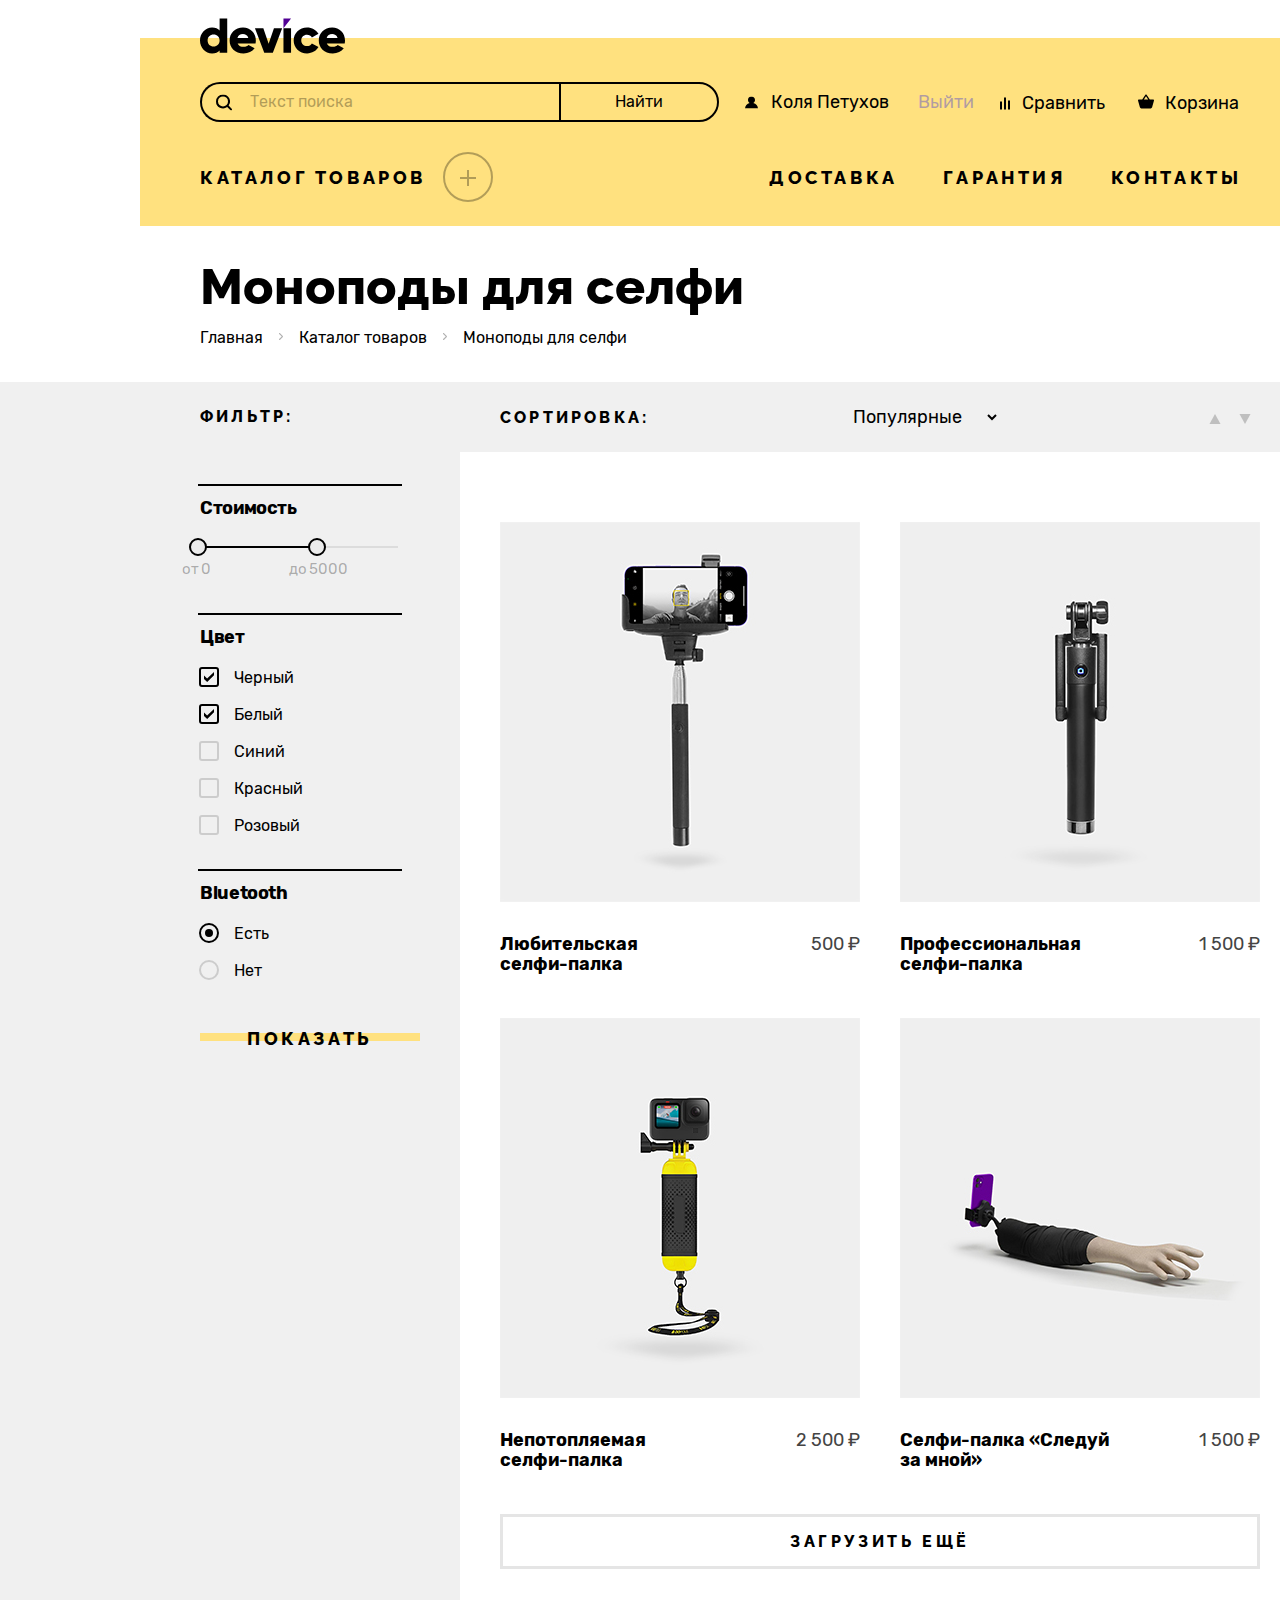
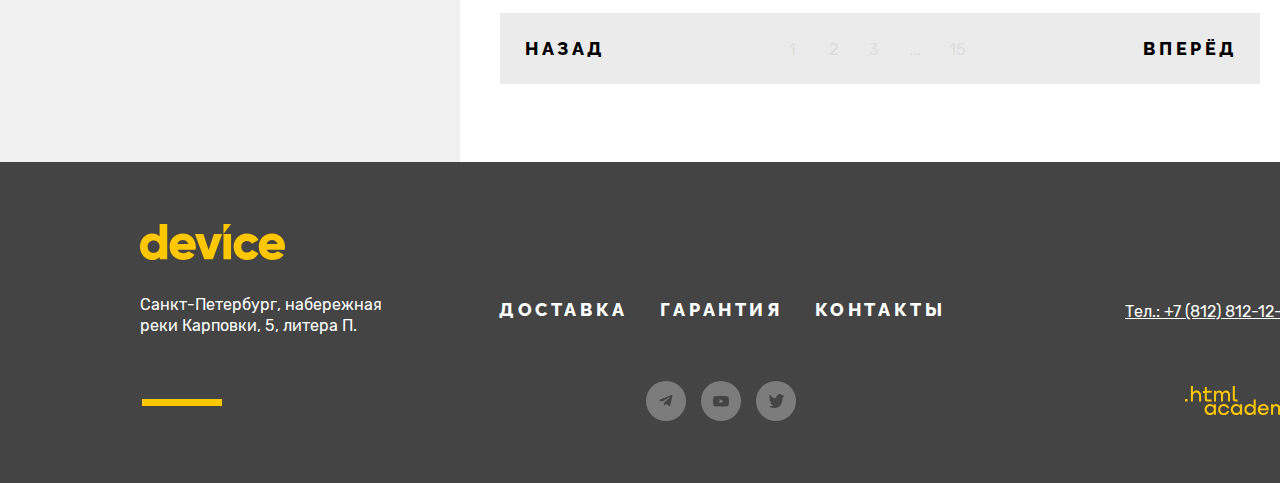
==== commit 7c4a3b15: "Merge pull request #10 from Totinkan141/master" ====
--- a/catalog.html
+++ b/catalog.html
@@ -68,7 +68,7 @@
                   <div class="box-open-cart">
                     <button class="open-cart" type="button">Открыть корзину</button>
                   </div>
-              </li>
+                </div>
             </ul>
         </ul>
         <ul class="navigation-list reset-list">
@@ -106,7 +106,7 @@
         </ul>
       </nav>
     </header>
-    <main>
+    <main class="main-catalog">
       <div class="main-container">
         <header class="inner-header">
           <h1 class="inner-header-title">Моноподы для селфи</h1>
@@ -244,7 +244,7 @@
                 </li>
                 <li class="product-card" tabindex="0">
                   <div class="card">
-                    <span class="new-product">NEW</span>
+                    <span class="new-product visually-hidden">NEW</span>
                     <img class="product-card-image" src="images/catalog/product-2.jpg" width="360" height="380"
                       alt="Профессиональная селфи-палка.">
                   </div>
@@ -256,7 +256,7 @@
                 </li>
                 <li class="product-card" tabindex="0">
                   <div class="card">
-                    <span class="new-product">NEW</span>
+                    <span class="new-product visually-hidden">NEW</span>
                     <img class="product-card-image" src="images/catalog/product-3.jpg" width="360" height="380"
                       alt="Непотопляемая селфи-палка.">
                   </div>
@@ -274,14 +274,14 @@
                   </div>
                   <a class="catalog-more-detailed">Подробнее</a>
                   <div class="product-description">
-                    <h3 class="product-card-title">Селфи-палка «Следуй за<br> мной»</h3>
+                    <h3 class="product-card-title">Селфи-палка «Следуй<br>за мной»</h3>
                     <span class="product-card-price">1 500 ₽</span>
                   </div>
                 </li>
               </ul>
-              <button class="button button-show-more" type="button">Загрузить ещё</button>
+              <button class="button-show-more" type="button"><span>Загрузить ещё</span></button>
               <div class="pagination-block">
-                <button class="button pagination-button">Назад</button>
+                <button class="pagination-button">Назад</button>
                 <!-- Pagination for list product-->
                 <ul class="pagination">
                   <li class="pagination-item">
@@ -300,7 +300,7 @@
                     <a class="pagination-link" href="#">15</a>
                   </li>
                 </ul>
-                <button class="button pagination-button">Вперёд</button>
+                <button class="pagination-button pagination-button-next">Вперёд</button>
               </div>
             </div>
           </section>
@@ -395,14 +395,16 @@
                   placeholder="В свободной форме">
               </label>
               <div class="modal-field">
-                <label class="label-order-quantity" for="order-quantity">
-                  <span class="modal-field-title">Количество:</span>
-                  <div class="icon-modal-explation" tabindex="0"></div>
-                  <div class="icon-explation-description">
-                    <p>Постараемся найти, сколько нужно. Привезём сколько получится по требованиям
-                      к провозу багажа.</p>
-                  </div>
-                </label>
+                <div class="title-order-quantity">
+                  <label class="label-order-quantity" for="order-quantity">
+                    <span class="modal-field-title">Количество:</span>
+                  </label>
+                    <div class="icon-modal-explation" tabindex="0"></div>
+                    <div class="tooltip">
+                      <p>Постараемся найти, сколько нужно. Привезём сколько получится по требованиям
+                        к провозу багажа.</p>
+                    </div>
+                  </div>
                 <div class="order-quantity">
                   <button class="quantity-change-button button-quantity-down" type="button">
                     <span class="visually-hidden">Уменьшить количество заказа</span>
--- a/styles/styles.css
+++ b/styles/styles.css
@@ -30,12 +30,45 @@
   margin: 0;
   display: flex;
   flex-direction: column;
+  min-width: 1440px;
   min-height: 100%;
   font-family: "Rubik", sans-serif;
   font-size: 18px;
   line-height: 30px;
   color: #000000;
   background-color: #ffffff;
+}
+
+/* Main */
+.wrapper {
+  width: 1160px;
+  margin: 0 auto;
+  display: flex;
+}
+
+.main-container {
+  width: 1160px;
+  margin: 0 auto;
+  display: flex;
+  flex-direction: column;
+}
+
+.main-index {
+  display: flex;
+  flex-direction: column;
+  flex-grow: 1;
+}
+
+.main-catalog {
+  display: flex;
+  flex-direction: column;
+  flex-grow: 1;
+}
+
+.main-inner {
+  background-color: #f0f0f0;
+  width: 100%;
+  flex-grow: 1;
 }
 
 .visually-hidden {
@@ -60,10 +93,10 @@
 }
 
 .page-header-catalog {
-  margin-top: 40px;
+  margin-top: 38px;
   margin-left: auto;
   margin-right: auto;
-  min-height: 186px;
+  min-height: 188px;
   color: #000000;
   background-color: #ffe17f;
 }
@@ -99,6 +132,7 @@
   flex-direction: column;
   margin: 0 auto;
   padding: 0 60px;
+  padding-bottom: 20px;
 }
 
 
@@ -106,6 +140,7 @@
   width: 100%;
   display: flex;
   flex-direction: row;
+  flex-wrap: wrap;
   justify-content: space-between;
   align-items: baseline;
 }
@@ -115,8 +150,7 @@
 }
 
 .navigation-list:last-of-type {
-  height: 50px;
-  align-items: center;
+  vertical-align: baseline;
 }
 
 .navigation-item {
@@ -125,10 +159,18 @@
 }
 
 .navigation-list-advantages {
-  width: 472px;
-  display: flex;
-  flex-direction: row;
-  justify-content: space-between;
+  width: 471px;
+  height: 21px;
+  display: flex;
+  align-items: baseline;
+}
+
+.navigation-list-advantages > .navigation-item {
+  height: 21px;
+}
+
+.navigation-list-advantages > .navigation-item + .navigation-item {
+  margin-left: 45px;
 }
 
 .navigation-list-advantages .navigation-link {
@@ -139,6 +181,8 @@
 
 .navigation-login {
   width: 230px;
+  height: 30px;
+  margin: auto 0;
 }
 
 .name-login {
@@ -178,10 +222,11 @@
 
 .navigation-capabilities {
   width: 240px;
-}
-
-.login,
-.user-capabilities {
+  height: 30px;
+  margin: auto 0;
+}
+
+.login {
   margin: 0;
   padding: 0;
   display: flex;
@@ -189,6 +234,17 @@
   list-style: none;
   justify-content: space-between;
   align-items: baseline;
+}
+
+.user-capabilities {
+  margin: 0;
+  padding: 0;
+  display: flex;
+  flex-direction: row;
+  list-style: none;
+  justify-content: space-between;
+  align-items: baseline;
+  width: 245px;
 }
 
 .compare-icon {
@@ -326,6 +382,7 @@
 /* <-- Cart --> */
 .cart {
   position: relative;
+  justify-self: flex-end;
 }
 
 .shop-cart-user {
@@ -341,11 +398,10 @@
   padding-left: 43px;
   background-image: url("../images/header/cart.svg");
   background-repeat: no-repeat;
-  background-position: 18px center;
-}
-
-.shop-cart-user::before {
-  content: "2";
+  background-position: 16px 7px;
+}
+
+.shop-cart-indecator {
   position: absolute;
   font-size: 14px;
   width: 21px;
@@ -353,8 +409,8 @@
   line-height: 21px;
   background-color: #ffffff;
   border-radius: 50%;
-  left: 0;
-  top: calc((30px - 21px)/2);
+  top: 7px;
+  left: 1px;
 }
 
 .shop-cart-user:hover {
@@ -374,8 +430,8 @@
 .popover-cart {
   position: absolute;
   z-index: 1;
-  top: 36px;
-  right: -77px;
+  top: 38px;
+  right: -72px;
   width: 320px;
   min-height: 218px;
   box-sizing: border-box;
@@ -486,6 +542,11 @@
   height: 44px;
   padding-left: 20px;
   padding-right: 20px;
+  font-family: 'Rubik';
+  font-style: normal;
+  font-weight: 400;
+  font-size: 16px;
+  line-height: 20px;
   color: #ffffff;
   align-items: center;
 }
@@ -560,7 +621,7 @@
   display: none;
   width: 1160px;
   height: 160px;
-  top: 56px;
+  top: 52px;
   left: -60px;
   padding-top: 14px;
   padding-left: 60px;
@@ -586,7 +647,11 @@
 .subcatalog-list {
   padding: 0;
   list-style-type: none;
-  margin-right: 50px;
+  margin-right: 60px;
+}
+
+.subcatalog-list:nth-child(2) {
+  margin-right: 70px;
 }
 
 .subcatalog-list:last-child {
@@ -601,7 +666,7 @@
 }
 
 .subcatalog-item + .subcatalog-item {
-  margin-top: 1em;
+  margin-top: 14px;
 }
 
 .navigation-item:focus-within .popover-subcatalog {
@@ -662,24 +727,32 @@
 }
 
 /* Gallery */
+.box-number-slider {
+  position: absolute;
+  z-index: -1;
+  margin-top: -5px;
+  width: 100%;
+  height: 121px;
+  text-align: right;
+  background-color: #ffe17f;
+}
+
 .gallery-item-number {
   position: absolute;
-  z-index: -1;
+  bottom: 39px;
+  right: 49px;
   color: #ffffff;
-  background-color: #ffe17f;
-  width: 1040px;
-  padding-top: 19px;
-  padding-left: 70px;
-  padding-right: 50px;
-  text-align: end;
   vertical-align: bottom;
   font-size: 180px;
   font-weight: 700;
-  line-height: 135px;
-  height: 121px;
-}
+  line-height: 30px;
+}
+
+
 
 .gallery {
+  position: relative;
+  z-index: 0;
   margin: 0;
   margin-bottom: 70px;
   padding: 0;
@@ -739,13 +812,15 @@
 
 .slider-description {
   width: 560px;
-  margin-top: 111px;
+  margin-top: 88px;
   display: flex;
   flex-direction: column;
   align-items: flex-start;
 }
 
 .device {
+  pointer-events: none;
+  margin-top: -34px;
   width: 560px;
   height: 560px;
   display: flex;
@@ -831,12 +906,16 @@
 .slider-pagination-button {
   position: absolute;
   width: 12px;
+  padding: 0;
   height: 12px;
   border: 2px solid #000000;
   background-color: #ffffff;
+  box-sizing: border-box;
   border-radius: 50%;
   cursor: pointer;
 }
+
+
 
 .slider-pagination-button-active {
   background-color: #000000;
@@ -864,7 +943,6 @@
   display: grid;
   row-gap: 12px;
   column-gap: 20px;
-  justify-items: flex-start;
 }
 
 .characteristics-device dd {
@@ -876,8 +954,9 @@
 
 .characteristics-device dt {
   font-size: 16px;
+  line-height: 30px;
   color: #444444;
-  font-weight: 700;
+  font-weight: 400;
   grid-row: 2/3;
 }
 
@@ -976,7 +1055,7 @@
 
 /* Advantages */
 .advantages {
-  margin-top: 172px;
+  margin-top: 185px;
   margin-bottom: 70px;
   padding: 0;
   height: 289px;
@@ -991,13 +1070,22 @@
 }
 
 .advantages-list {
+  position: relative;
   height: 319px;
-  width: 280px;
+  width: 287px;
   display: flex;
   flex-direction: column;
-  border-right: 7px solid #000000;
-}
-
+}
+
+.advantages-list::after {
+  position: absolute;
+  top: 0;
+  right: 0;
+  content: "";
+  width: 7px;
+  height: 100%;
+  background-color: #000000;
+}
 
 .advantages-item {
   position: relative;
@@ -1009,12 +1097,12 @@
 
 
 .advantages-item:first-child {
-  margin-top: 62px;
-  margin-bottom: 50px;
+  margin-top: 64px;
+  margin-bottom: 35px;
 }
 
 .advantages-item:last-child {
-  margin-top: 55px;
+  margin-top: 35px;
   margin-bottom: 0;
 }
 
@@ -1046,7 +1134,8 @@
 }
 
 .advantages-image-delivery {
-  margin-right: 63px;
+  margin-top: 5px;
+  margin-right: 35px;
 }
 
 /* Button */
@@ -1114,7 +1203,7 @@
   background-color: #000000;
   color: #ffe17f;
   width: 100%;
-  padding-right: 120px;
+  padding-right: 125px;
   letter-spacing: 0.2em;
   text-align: center;
 }
@@ -1146,8 +1235,21 @@
 
 .transport-company-item {
   position: relative;
-  padding-left: 34px;
+  padding-left: 36px;
   margin-bottom: 19px;
+}
+
+.transport-company-item:last-child {
+  margin-bottom: 32px;
+}
+
+.transport-company-name {
+  font-family: 'Rubik';
+  font-style: normal;
+  font-weight: 700;
+  font-size: 18px;
+  line-height: 20px;
+  letter-spacing: -0.02em;
 }
 
 .transport-company-item::before {
@@ -1158,7 +1260,7 @@
   background-color: #FFCC33;
   border-radius: 50%;
   top: 6px;
-  left: 0;
+  left: 3px;
 }
 
 .button-delivery {
@@ -1276,35 +1378,28 @@
   background-color: #000000;
 }
 
+
+.contact-link,
 .about-us-link {
-  font-family: "Raleway", sans-serif;
-  font-weight: 800;
-  font-size: 18px;
-  line-height: 21px;
-  text-decoration: none;
-  text-transform: uppercase;
-  color: #000000;
-  width: 270px;
-  height: 40px;
-  letter-spacing: 0.2em;
-  padding: 8px 23px;
-  position: relative;
-
-}
-
-.contact-link {
+  display: inline-block;
   font-family: "Raleway", sans-serif;
   font-weight: 800;
   font-size: 18px;
   line-height: 21px;
   text-decoration: none;
   height: 40px;
-  width: 259px;
+  min-width: 259px;
   text-transform: uppercase;
+  text-align: center;
   color: #000000;
+  box-sizing: border-box;
+  padding: 8px 0;
   letter-spacing: 0.2em;
-  padding: 8px 23px;
   position: relative;
+}
+
+.about-us-link {
+  width: 270px;
 }
 
 .contact-link::before,
@@ -1332,6 +1427,8 @@
 
 .contact-link:active::before,
 .about-us-link:active::before {
+  height: 40px;
+  top: 0;
   background-color: #FFCC33;
 }
 
@@ -1363,7 +1460,7 @@
 
 .contact-schedule {
   margin: 0;
-  margin-bottom: 30px;
+  margin-bottom: 32px;
   padding: 0;
   list-style-type: none;
 }
@@ -1372,7 +1469,7 @@
 .mailing {
   display: flex;
   padding-top: 64px;
-  padding-bottom: 40px;
+  padding-bottom: 57px;
   flex-direction: column;
   justify-content: space-between;
   width: 100%;
@@ -1383,11 +1480,12 @@
   display: flex;
   justify-content: space-between;
   align-items: center;
-  padding-bottom: 144px;
+  padding-bottom: 141px;
 }
 
 .mailing-title {
   margin: 0;
+  margin-left: 7px;
   padding: 0;
   font-family: "Raleway", sans-serif;
   font-weight: 800;
@@ -1398,8 +1496,10 @@
 
 .mailing-text {
   margin: 0;
-  padding: 0;
+  padding-top: 10px;
+  padding-left: 5px;
   width: 560px;
+  box-sizing: border-box;
   font-family: "Rubik", sans-serif;
   font-weight: 400;
   font-size: 18px;
@@ -1414,7 +1514,7 @@
   line-height: 30px;
   margin: 0;
   width: 557px;
-  height: 63px;
+  height: 57px;
   box-sizing: border-box;
   border: 0;
   color: rgba(68, 68, 68, 1);
@@ -1444,8 +1544,8 @@
 }
 
 .submit-email {
-  margin-bottom: 56px;
-  display: flex;
+  display: flex;
+  min-width: 1158px;
   flex-direction: row;
   align-items: flex-end;
   justify-content: space-between;
@@ -1455,7 +1555,8 @@
   margin: 0;
   box-sizing: border-box;
   width: 253px;
-  padding: 18px 39px;
+  height: 57px;
+  text-align: center;
   letter-spacing: 0.2em;
   border: 3px solid #C4C4C4;
 }
@@ -1515,12 +1616,11 @@
   flex-direction: row;
   margin: 62px auto;
   width: 1160px;
-  justify-content: space-between;
 }
 
 .page-footer-logo {
   display: block;
-  margin-bottom: 35px;
+  margin-bottom: 34px;
 }
 
 .page-footer-logo:hover {
@@ -1531,6 +1631,7 @@
   display: block;
   width: 145px;
   cursor: pointer;
+
 }
 
 .footer-logo-link:focus {
@@ -1542,8 +1643,10 @@
   opacity: 0.3;
 }
 
+
+
 .page-footer .contact-address-text {
-  width: 175px;
+  width: 239px;
   font-family: "Rubik", sans-serif;
   font-style: normal;
   font-weight: 400;
@@ -1563,13 +1666,13 @@
   display: flex;
   flex-direction: row;
   justify-content: space-between;
-  margin-bottom: 60px;
+  margin-bottom: 56px;
 }
 
 .footer-advantages-item {
   text-transform: uppercase;
   letter-spacing: 0.2em;
-  margin-right: 35px;
+  margin-right: 32px;
 }
 
 .footer-advantages-item:last-child {
@@ -1667,6 +1770,11 @@
 .footer-contacts {
   width: 249px;
   position: relative;
+  margin-right: 110px;
+}
+
+.footer-contacts .contact-addres {
+  line-height: 20px;
 }
 
 .footer-contacts::before {
@@ -1674,8 +1782,9 @@
   content: "";
   width: 80px;
   height: 7px;
+  left: 2px;
   background-color: #FFC700;
-  bottom: 0;
+  bottom: 15px;
 }
 
 .footer-contact-phone {
@@ -1706,16 +1815,22 @@
 }
 
 .footer-contact-addres {
-  margin-bottom: 63px;
+  margin-bottom: 60px;
 }
 
 .footer-contacts-phone {
   width: 175px;
+  margin-left: auto;
   display: flex;
   flex-direction: column;
   justify-content: flex-end;
 }
 
+.logo-htmlacademy-link {
+  margin-left: 60px;
+  margin-bottom: -7px;
+}
+
 .logo-htmlacademy-link svg {
   fill: #FFC700;
 }
@@ -1735,7 +1850,7 @@
 }
 
 .inner-header {
-  margin-top: 35px;
+  margin-top: 36px;
   margin-left: 60px;
   margin-bottom: 35px;
   display: block;
@@ -1810,9 +1925,8 @@
 }
 
 .catalog-product {
-  margin-left: 60px;
-  margin-right: 40px;
-  width: 220px;
+  margin: 0 auto;
+  width: 200px;
   display: flex;
   flex-direction: column;
   justify-content: flex-start;
@@ -1820,11 +1934,13 @@
 
 .catalog-filter {
   margin: 0;
+  margin-left: -4px;
   padding: 0;
 }
 
 .range {
   position: relative;
+  margin-bottom: 65px;
 }
 
 .range-scale {
@@ -1920,17 +2036,20 @@
 .catalog-filter-group {
   padding: 0;
   border: 0;
-  margin-bottom: 35px;
 }
 
 .catalog-filter-group:first-child .catalog-filter-title {
-  margin-bottom: 27px;
+  margin-bottom: 28px;
+}
+
+.catalog-filter-list {
+  margin-bottom: 33px;
 }
 
 .catalog-filter-title {
   width: 100%;
-  padding-top: 10px;
-  margin-bottom: 20px;
+  padding-top: 12px;
+  margin-bottom: 21px;
   font-family: "Rubik", sans-serif;
   font-weight: 700;
   font-size: 18px;
@@ -1965,13 +2084,10 @@
 
 .control-mark {
   position: absolute;
-  top: 0;
-  left: 0;
-  right: 0;
-  bottom: 0;
-  width: 20px;
-  height: 20px;
-  box-sizing: border-box;
+  top: -1px;
+  left: 1px;
+  width: 16px;
+  height: 16px;
   border: 2px solid #cccccc;
   border-radius: 3px;
 }
@@ -2041,6 +2157,8 @@
   letter-spacing: 0.2em;
   padding: 8px 23px;
   position: relative;
+  top: 4px;
+  left: 4px;
   z-index: 0;
 }
 
@@ -2132,7 +2250,7 @@
 
 .catalog-product-title {
   margin-top: 25px;
-  margin-bottom: 60px;
+  margin-bottom: 58px;
   font-family: "Raleway", sans-serif;
   font-weight: 800;
   font-size: 16px;
@@ -2327,16 +2445,26 @@
   background-color: #FFCC33;
 }
 
-
-
 /* Pagination */
 
 .button-show-more {
+  display: flex;
+  align-items: center;
   margin: 0 auto 44px;
   width: 760px;
   padding: 15px;
   border: 3px solid #E5E5E5;
   letter-spacing: 0.2em;
+}
+
+.button-show-more > span {
+  margin: auto;
+  font-family: 'Raleway';
+  font-style: normal;
+  font-weight: 800;
+  font-size: 16px;
+  line-height: 19px;
+  height: 19px;
 }
 
 .button-show-more:hover {
@@ -2396,6 +2524,11 @@
   box-sizing: border-box;
 }
 
+.pagination-button-next {
+  padding-left: 28px;
+  padding-right: 22px;
+}
+
 .pagination-block {
   margin: 0 auto;
   width: 760px;
@@ -2418,25 +2551,7 @@
   color: rgba(0, 0, 0, 0.3);
 }
 
-/* Main */
-.wrapper {
-  width: 1160px;
-  margin: 0 auto;
-  display: flex;
-}
-
-.main-container {
-  width: 1160px;
-  margin: 0 auto;
-  display: flex;
-  flex-direction: column;
-  flex-grow: 1;
-}
-
-.main-inner {
-  background-color: #f0f0f0;
-  width: 100%;
-}
+
 
 /* <-- Modal window--> */
 .modal-container {
@@ -2449,7 +2564,7 @@
   background-color: rgba(240, 240, 240, 0.9);
 }
 
-.modal-active  {
+.modal-active {
   display: flex;
 }
 
@@ -2467,8 +2582,8 @@
 
 .modal-close-button {
   position: absolute;
-  top: 74px;
-  right: 96px;
+  top: 73px;
+  right: 70px;
   width: 26px;
   height: 26px;
   padding: 0;
@@ -2562,9 +2677,10 @@
 
 .modal-user-email.error {
   outline: solid 2px #FF3D3D;
-}
-
-.modal-user-email.error  + .form-field-subtext {
+  outline-offset: -2px;
+}
+
+.modal-user-email.error + .form-field-subtext {
   color: #FF3D3D;
 }
 
@@ -2586,6 +2702,12 @@
   width: 540px;
 }
 
+.title-order-quantity {
+  width: 180px;
+  position: relative;
+  margin-top: -7px;
+  margin-bottom: 7px;
+}
 
 .label-order-quantity {
   position: relative;
@@ -2604,7 +2726,7 @@
   background-repeat: no-repeat;
 }
 
-.icon-explation-description {
+.tooltip {
   position: absolute;
   display: none;
   top: 36px;
@@ -2616,7 +2738,7 @@
   color: #ffffff;
 }
 
-.icon-explation-description::before {
+.tooltip::before {
   position: absolute;
   top: -3px;
   left: 146px;
@@ -2627,18 +2749,18 @@
   transform: rotate(45deg);
 }
 
-.icon-explation-description p {
+.tooltip p {
   padding: 0;
   margin: 0;
   font-size: 16px;
   line-height: 20px;
 }
 
-.icon-modal-explation:hover + .icon-explation-description {
+.icon-modal-explation:hover + .tooltip {
   display: block;
 }
 
-.icon-modal-explation:focus + .icon-explation-description {
+.icon-modal-explation:focus + .tooltip {
   display: block;
 }
 
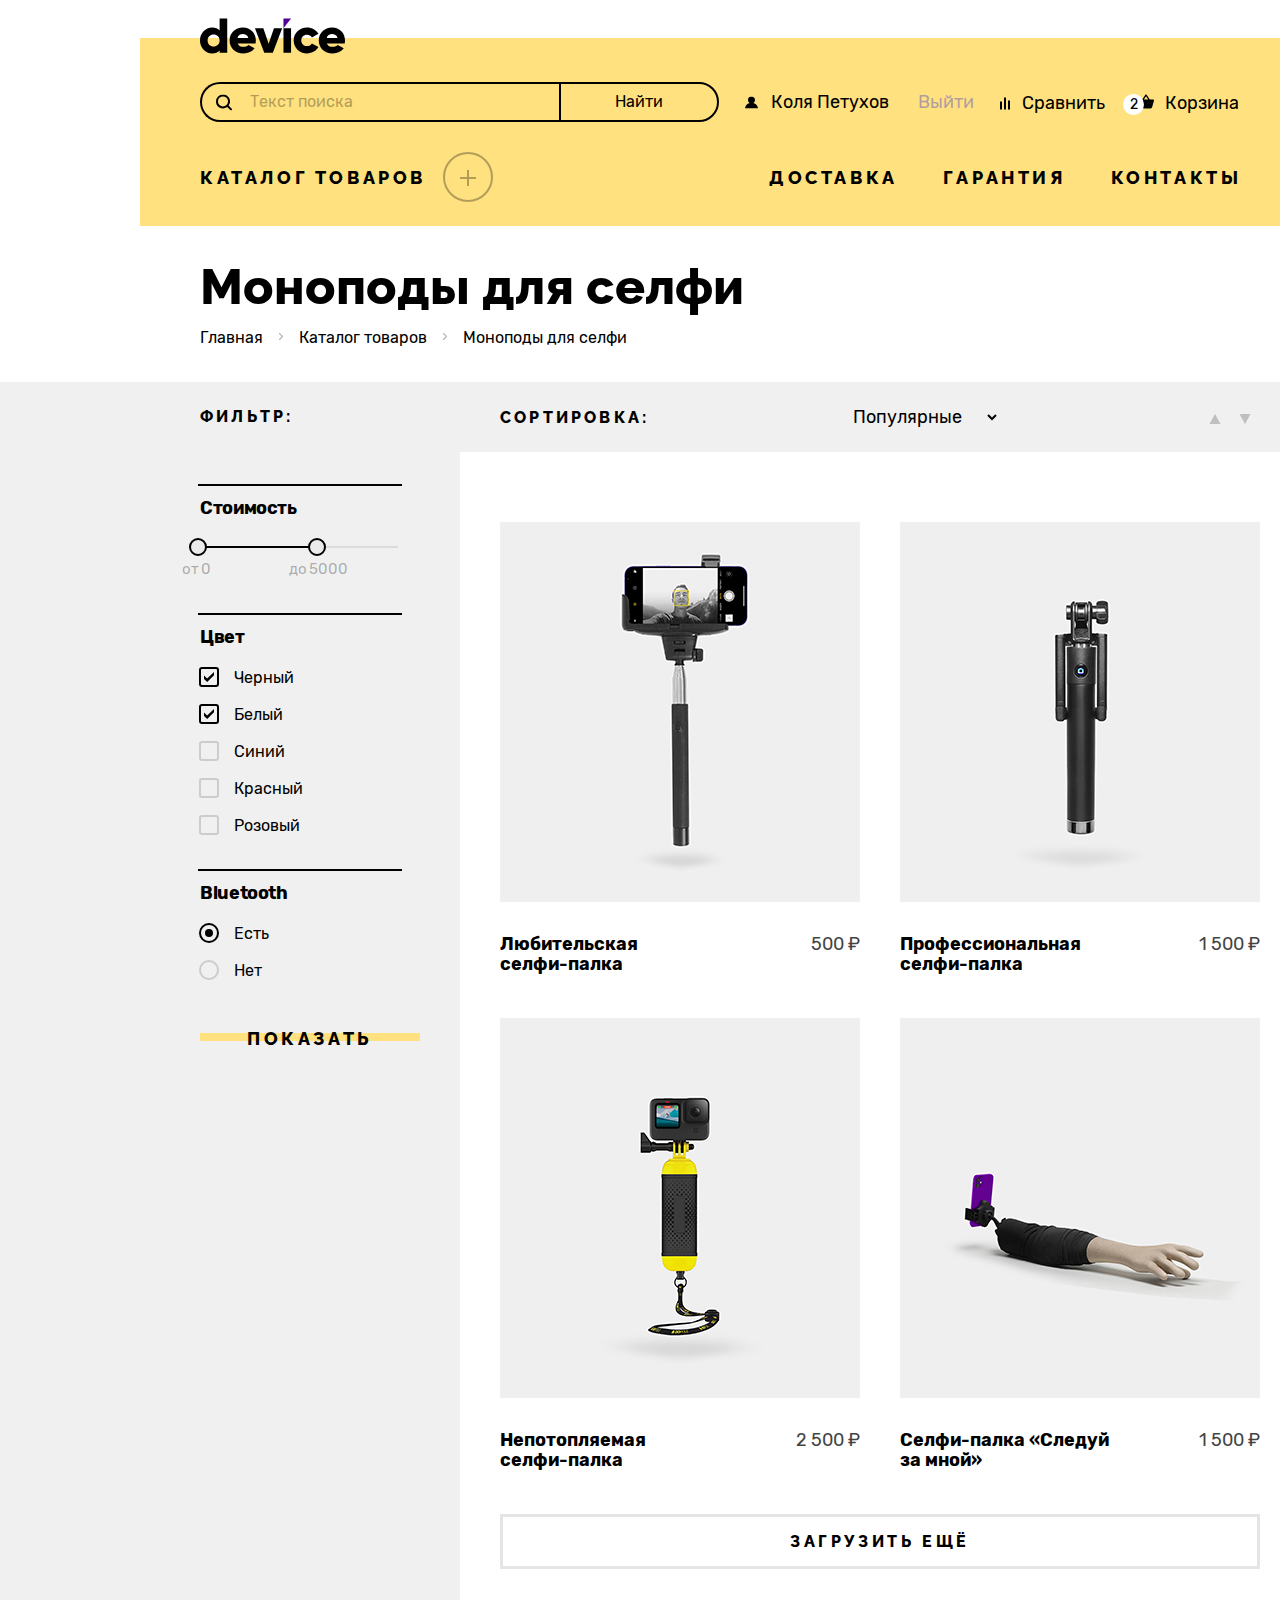
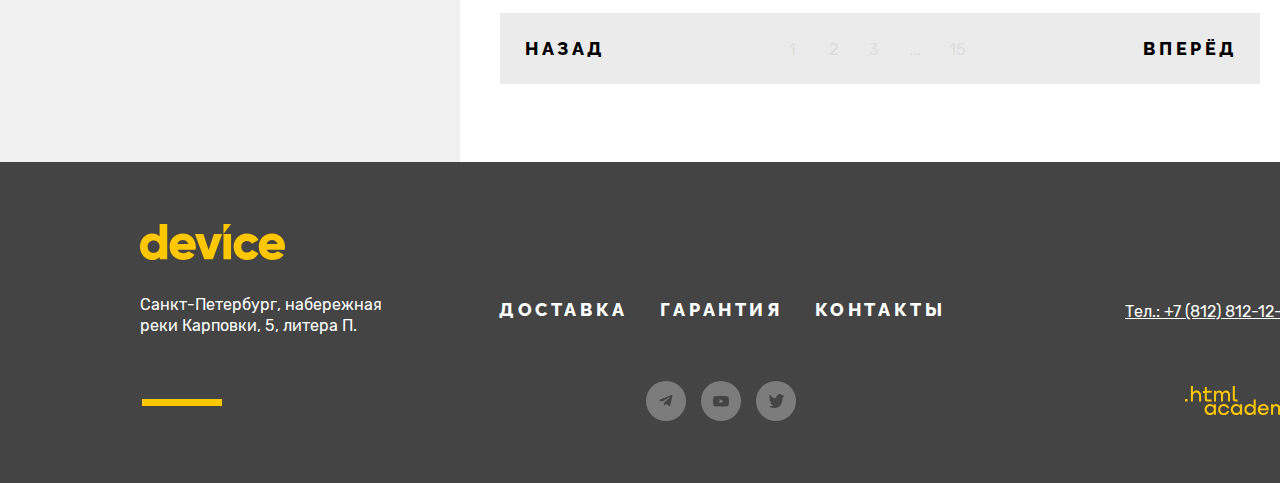
==== commit e2ae7664: "Вносит изменения по критериям, которые "незачтены"" ====
--- a/catalog.html
+++ b/catalog.html
@@ -5,6 +5,7 @@
     <meta charset="utf-8">
     <title>Каталог</title>
     <link rel="stylesheet" href="styles/styles.css">
+    <link rel="icon" href="images/favicon.ico">
   </head>
 
   <body>
@@ -41,20 +42,20 @@
                 <a class="navigation-link compare-icon" href="#" tabindex="7">Сравнить</a>
               </li>
               <li class="navigation-item">
-                <button class="shop-cart-user" type="button" tabindex="8">Корзина</button>
+                <button class="shop-cart-user" type="button" tabindex="8"><span class="shop-cart-indecator">2</span>Корзина</button>
                 <div class="popover-cart">
                   <ul class="cart-list">
                     <li class="cart-item cart-clear-no">Корзина пуста</li>
                     <li class="cart-item">
                       <div class="cart-item-info" tabindex="0">
-                        <img src="images/catalog/product-1.jpg" width="39" height="43" alt="Любительская селфи-палка">
+                        <img src="images/catalog/product-first.jpg" width="39" height="43" alt="Любительская селфи-палка">
                         <span>Любительская<br>селфи-палка</span>
                       </div>
                       <button class="delete-cart-item"></button>
                     </li>
                     <li class="cart-item">
                       <div class="cart-item-info" tabindex="0">
-                        <img src="images/catalog/product-2.jpg" width="39" height="43"
+                        <img src="images/catalog/product-second.jpg" width="39" height="43"
                           alt="Профессиональная селфи-палка">
                         <span>Профессиональная<br>селфи-палка</span>
                       </div>
@@ -233,7 +234,7 @@
                 <li class="product-card" tabindex="0">
                   <div class="card">
                     <span class="new-product visually-hidden">NEW</span>
-                    <img class="product-card-image" src="images/catalog/product-1.jpg" width="360" height="380"
+                    <img class="product-card-image" src="images/catalog/product-first.jpg" width="360" height="380"
                       alt="Любительская селфи-палка.">
                   </div>
                   <a class="catalog-more-detailed">Подробнее</a>
@@ -245,7 +246,7 @@
                 <li class="product-card" tabindex="0">
                   <div class="card">
                     <span class="new-product visually-hidden">NEW</span>
-                    <img class="product-card-image" src="images/catalog/product-2.jpg" width="360" height="380"
+                    <img class="product-card-image" src="images/catalog/product-second.jpg" width="360" height="380"
                       alt="Профессиональная селфи-палка.">
                   </div>
                   <a class="catalog-more-detailed">Подробнее</a>
@@ -257,7 +258,7 @@
                 <li class="product-card" tabindex="0">
                   <div class="card">
                     <span class="new-product visually-hidden">NEW</span>
-                    <img class="product-card-image" src="images/catalog/product-3.jpg" width="360" height="380"
+                    <img class="product-card-image" src="images/catalog/product-third.jpg" width="360" height="380"
                       alt="Непотопляемая селфи-палка.">
                   </div>
                   <a class="catalog-more-detailed">Подробнее</a>
@@ -269,7 +270,7 @@
                 <li class="product-card" tabindex="0">
                   <div class="card">
                     <span class="new-product visually-hidden">NEW</span>
-                    <img class="product-card-image" src="images/catalog/product-4.jpg" width="360" height="380"
+                    <img class="product-card-image" src="images/catalog/product-fourth.jpg" width="360" height="380"
                         alt="селфи-палка в форме человеческой руки.">
                   </div>
                   <a class="catalog-more-detailed">Подробнее</a>
@@ -381,11 +382,11 @@
               <label class="modal-field label-user-name">
                 <span class="modal-field-title">Ваше имя:</span>
                 <input class="order-form-field modal-user-name" type="text" name="user-name" placeholder="Введите имя">
-                <span class="form-field-subtext">Добавьте имя</span>
+                <span class="form-field-subtext visually-hidden">Добавьте имя</span>
               </label>
               <label class="modal-field label-user-email">
                 <span class="modal-field-title">Ваш e-mail:</span>
-                <input class="order-form-field modal-user-email" disabled type="email" name="user-email" content="почта"
+                <input class="order-form-field modal-user-email error" type="email" name="user-email" content="почта"
                   placeholder="Введите ваш e-mail">
                 <span class="form-field-subtext">Забавный у вас адрес</span>
               </label>
--- a/styles/styles.css
+++ b/styles/styles.css
@@ -175,6 +175,11 @@
 
 .navigation-list-advantages .navigation-link {
   width: 73px;
+  font-family: 'Raleway', sans-serif;
+  font-style: normal;
+  font-weight: 800;
+  font-size: 18px;
+  line-height: 21px;
   text-transform: uppercase;
   letter-spacing: 0.2em;
 }
@@ -187,8 +192,12 @@
 
 .name-login {
   padding-left: 27px;
+  color: #000000;
+  font-family: 'Rubik', sans-serif;
+  font-style: normal;
+  font-weight: 400;
+  font-size: 18px;
   line-height: 30px;
-  color: #000000;
   text-decoration: none;
   background-image: url("../images/header/enter.svg");
   background-repeat: no-repeat;
@@ -209,6 +218,11 @@
 }
 
 .login-escape {
+  font-family: 'Rubik', sans-serif;
+  font-style: normal;
+  font-weight: 400;
+  font-size: 18px;
+  line-height: 30px;
   opacity: 0.3;
   text-decoration: none;
   margin-left: auto;
@@ -542,7 +556,7 @@
   height: 44px;
   padding-left: 20px;
   padding-right: 20px;
-  font-family: 'Rubik';
+  font-family: 'Rubik', sans-serif;
   font-style: normal;
   font-weight: 400;
   font-size: 16px;
@@ -659,9 +673,12 @@
 }
 
 .subcatalog-item a {
-  text-decoration: none;
+  font-family: 'Rubik',sans-serif;
+  font-style: normal;
+  font-weight: 400;
   font-size: 16px;
   line-height: 18px;
+  text-decoration: none;
   color: #000000;
 }
 
@@ -724,6 +741,7 @@
 .product-catalog:focus {
   outline: solid 2px #AF4FFF;
   outline-offset: 2px;
+  z-index: 1;
 }
 
 /* Gallery */
@@ -741,8 +759,8 @@
   position: absolute;
   bottom: 39px;
   right: 49px;
+  font-family: 'Rubik', sans-serif;
   color: #ffffff;
-  vertical-align: bottom;
   font-size: 180px;
   font-weight: 700;
   line-height: 30px;
@@ -1244,7 +1262,7 @@
 }
 
 .transport-company-name {
-  font-family: 'Rubik';
+  font-family: 'Rubik', sans-serif;
   font-style: normal;
   font-weight: 700;
   font-size: 18px;
@@ -2115,9 +2133,12 @@
 }
 
 .control-label {
+  font-family: 'Rubik', sans-serif;
+  font-style: normal;
+  font-weight: 400;
   font-size: 16px;
+  line-height: 19px;
   color: #000000;
-  line-height: 19px;
 }
 
 .input-control:disabled + .control-mark {
@@ -2459,7 +2480,7 @@
 
 .button-show-more > span {
   margin: auto;
-  font-family: 'Raleway';
+  font-family: 'Raleway', sans-serif;
   font-style: normal;
   font-weight: 800;
   font-size: 16px;
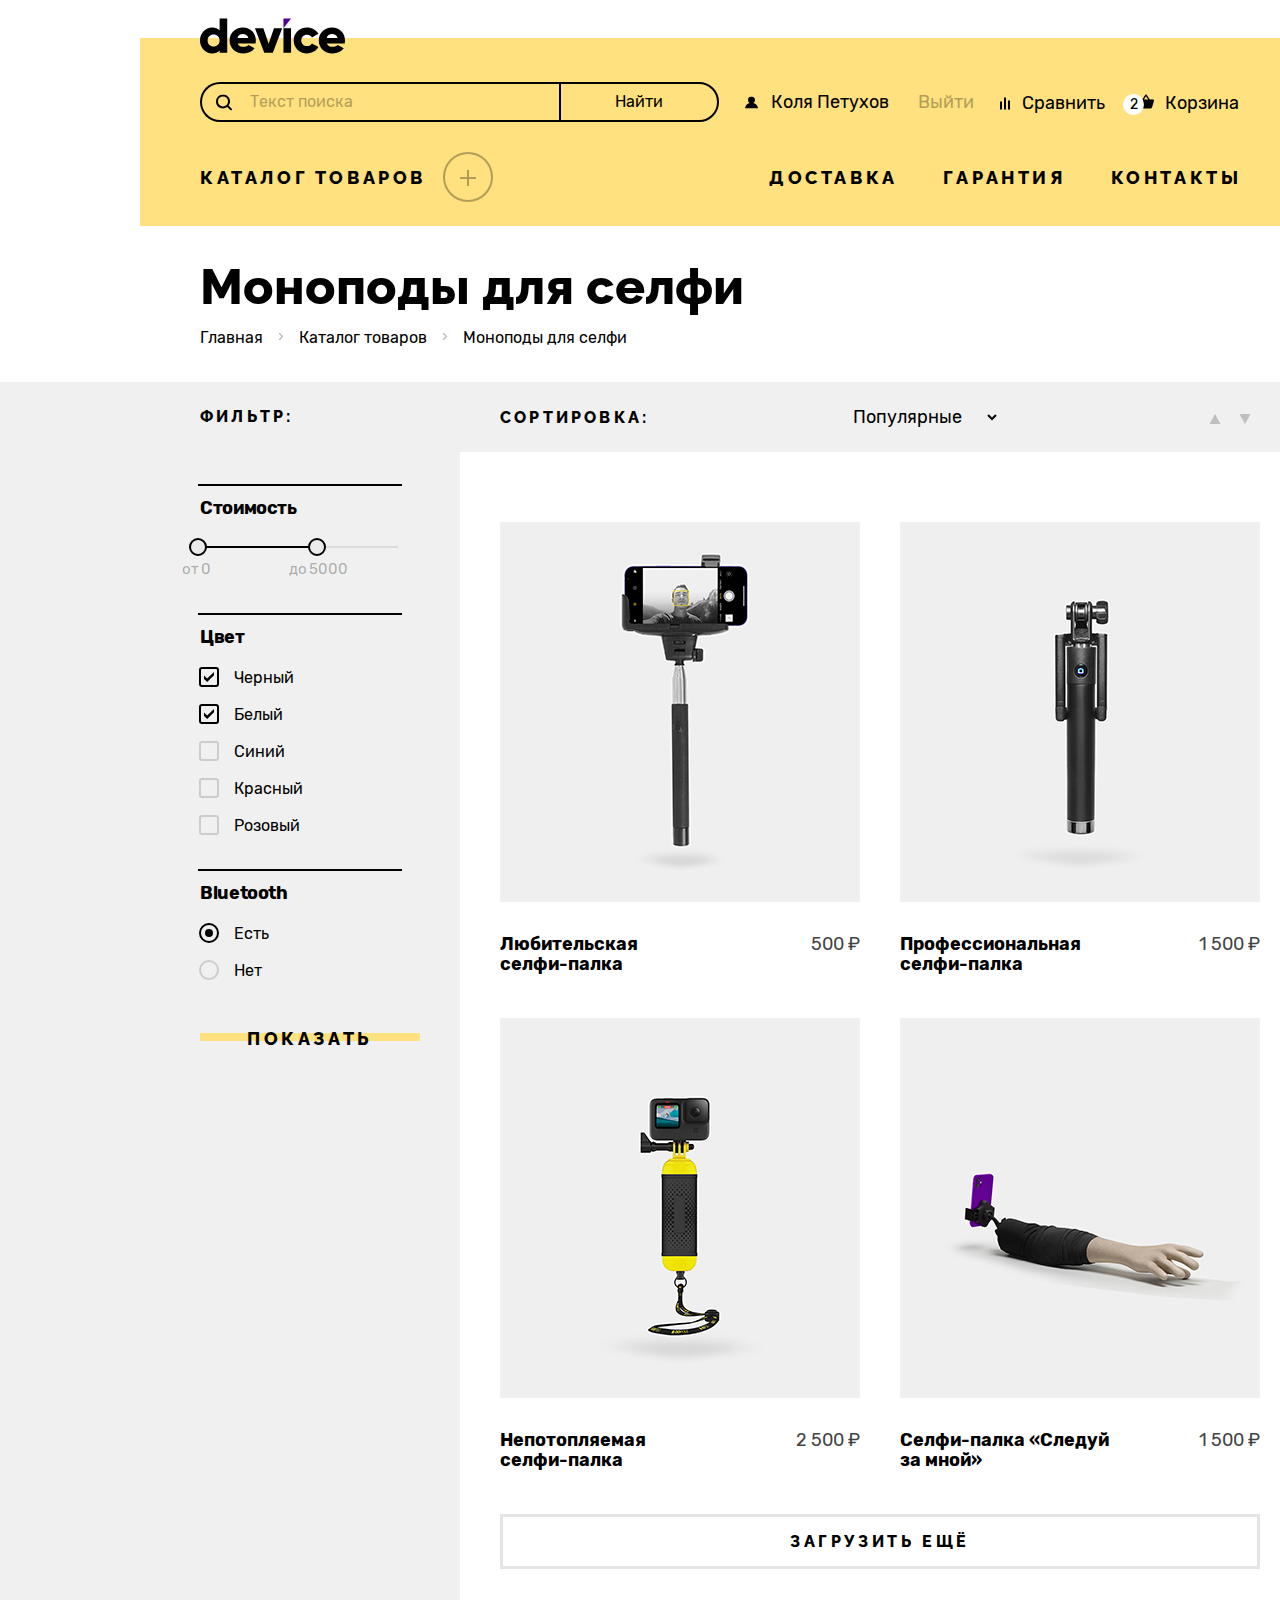
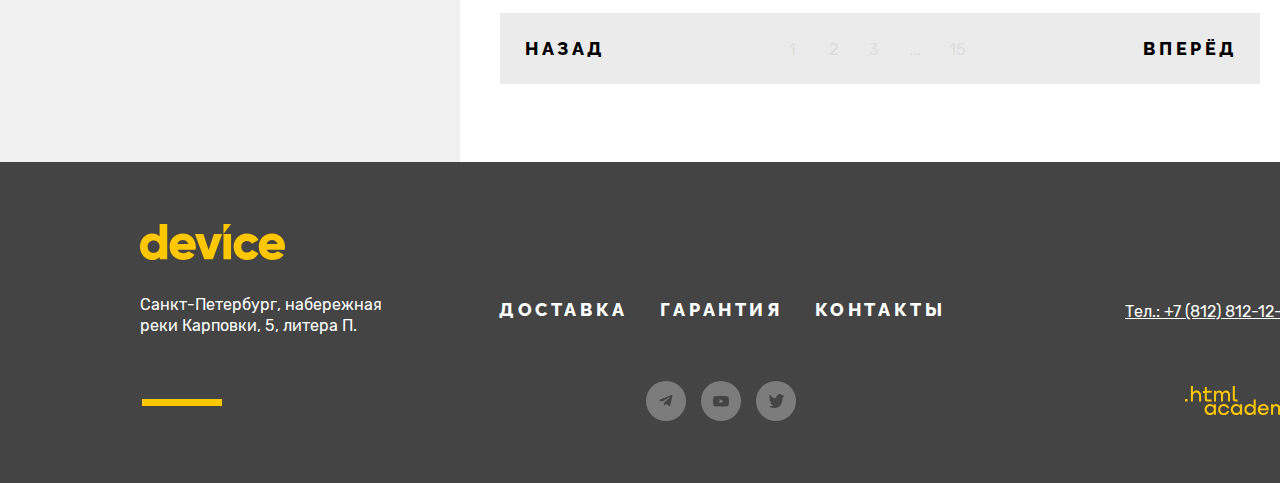
==== commit e09cb61a: "Merge pull request #12 from Totinkan141/master" ====
--- a/catalog.html
+++ b/catalog.html
@@ -77,7 +77,7 @@
             <div class="popover-subcatalog">
               <ul class="subcatalog-list">
                 <li class="subcatalog-item"><a href="#">Виртуальная реальность</a></li>
-                <li class="subcatalog-item"><a href="#">Моноподы для cелфи</a></li>
+                <li class="subcatalog-item subcatalog-item-now"><a href="#">Моноподы для cелфи</a></li>
                 <li class="subcatalog-item"><a href="#">Экшн-камеры</a></li>
               </ul>
               <ul class="subcatalog-list">
--- a/styles/styles.css
+++ b/styles/styles.css
@@ -223,10 +223,10 @@
   font-weight: 400;
   font-size: 18px;
   line-height: 30px;
+  color: #000000;
   opacity: 0.3;
   text-decoration: none;
   margin-left: auto;
-  bottom: 0;
 }
 
 .login-escape:focus {
@@ -673,6 +673,7 @@
 }
 
 .subcatalog-item a {
+  position: relative;
   font-family: 'Rubik',sans-serif;
   font-style: normal;
   font-weight: 400;
@@ -680,6 +681,24 @@
   line-height: 18px;
   text-decoration: none;
   color: #000000;
+}
+
+.subcatalog-item a:hover {
+  opacity: 0.6;
+}
+
+.subcatalog-item a:active {
+  opacity: 0.3;
+}
+
+.subcatalog-item-now a::after{
+  position: absolute;
+  left: 0;
+  bottom: -2px;
+  width: 100%;
+  height: 2px;
+  content: "";
+  background-color: #000000;
 }
 
 .subcatalog-item + .subcatalog-item {
